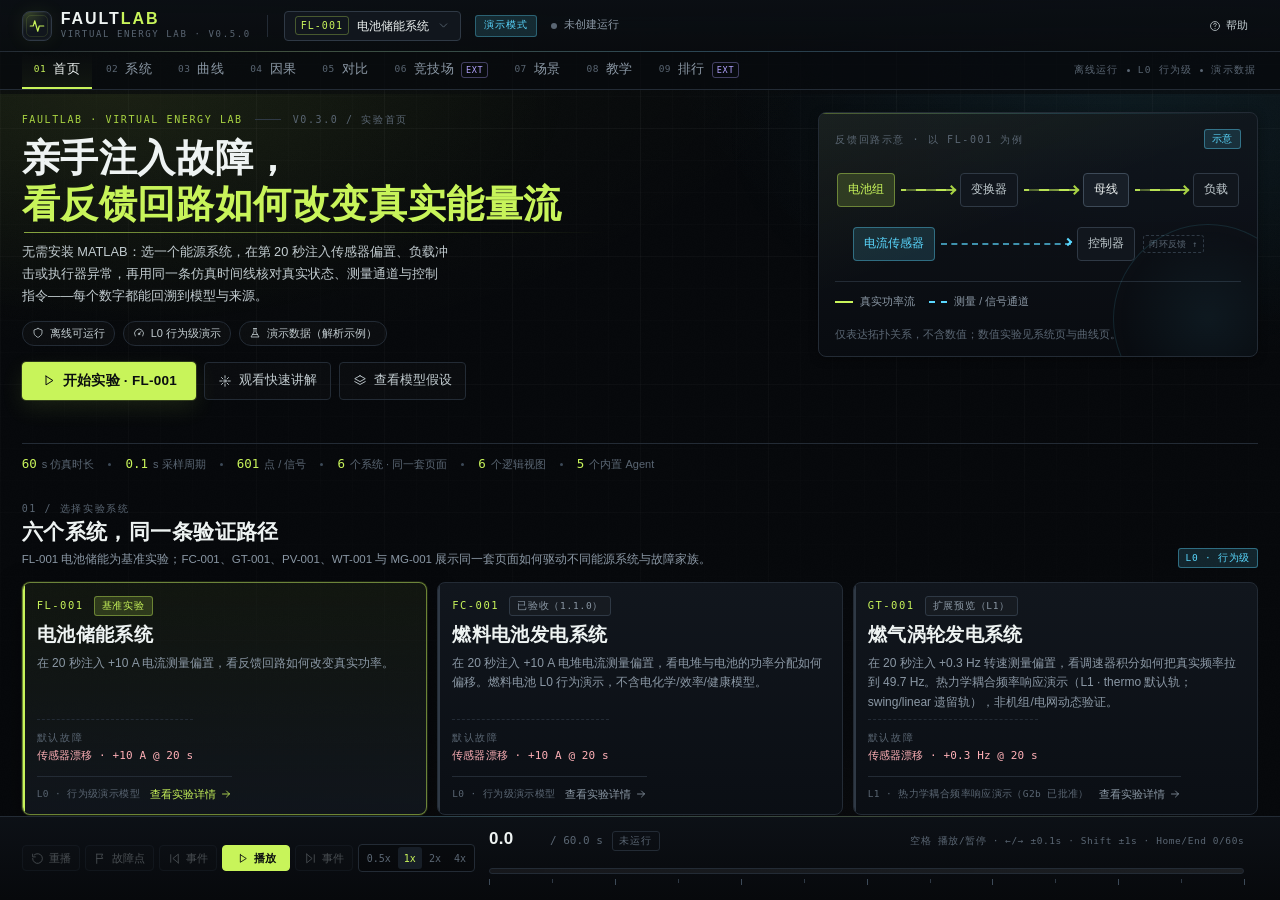
==== index.html @ 0828de83 "v1.7.0 release (G8): G9/G10 launch wave - I-11 S3 adapter artifact + G9 FC-001 FMU G2b draft round +" ====
<!DOCTYPE html>
<html lang="zh-CN">
<head>
  <meta charset="utf-8">
  <meta name="viewport" content="width=device-width, initial-scale=1">
  <meta name="color-scheme" content="dark">
  <title>FaultLab · 虚拟能源实验场</title>
  <meta name="description" content="FaultLab V0.5.0 — 亲手制造故障、观察系统反应的工程仿真实验乐园。离线可运行的行为级能源系统实验场。">
  <link rel="icon" href="data:image/svg+xml,%3Csvg xmlns='http://www.w3.org/2000/svg' viewBox='0 0 24 24'%3E%3Crect width='24' height='24' rx='5' fill='%230b0f14'/%3E%3Cpath d='M13 4 6 14h5l-1 6 8-11h-5l1-5Z' fill='%23c8f45a'/%3E%3C/svg%3E">
  <link rel="stylesheet" href="css/theme.css">
  <link rel="stylesheet" href="css/home.css">
  <link rel="stylesheet" href="css/system.css">
  <link rel="stylesheet" href="css/signals.css">
  <link rel="stylesheet" href="css/causal.css">
  <link rel="stylesheet" href="css/compare.css">
  <link rel="stylesheet" href="css/arena.css">
  <link rel="stylesheet" href="css/scenario.css">
  <link rel="stylesheet" href="css/teaching.css">
  <link rel="stylesheet" href="css/leaderboard.css">
</head>
<body>
  <div class="app" id="app">
    <noscript>
      <div style="padding:40px;color:#c2ccd0;font-family:sans-serif">
        FaultLab 需要启用 JavaScript 才能运行。
      </div>
    </noscript>
  </div>
  <div id="overlay-root" class="overlay-root"></div>
  <div id="toast-root" class="toast-root" aria-live="polite"></div>

  <!-- core -->
  <script src="src/core/hash.js"></script>
  <script src="src/core/rng.js"></script>
  <script src="src/core/schema.js"></script>
  <script src="src/core/scope.js"></script>
  <script src="src/core/protocol.js"></script>
  <script src="src/core/systems.js"></script>
  <script src="src/core/plants/fl001.js"></script>
  <script src="src/core/plants/fc001.js"></script>
  <script src="src/core/plants/gt001.js"></script>
  <script src="src/core/engine.js"></script>
  <script src="src/core/metrics.js"></script>
  <script src="src/core/checks.js"></script>
  <script src="src/core/registry.js"></script>
  <script src="src/core/scenario.js"></script>
  <script src="src/core/teaching.js"></script>
  <script src="src/core/bundle.js"></script>
  <script src="src/core/arena-protocol.js"></script>
  <!-- agents / arena -->
  <script src="src/agents/builtin-agents.js"></script>
  <script src="src/agents/arena.js"></script>
  <!-- ui foundation -->
  <script src="src/ui/components.js"></script>
  <script src="src/ui/store.js"></script>
  <script src="src/ui/chart.js"></script>
  <script src="src/ui/export.js"></script>
  <!-- pages -->
  <script src="src/ui/pages/home.js"></script>
  <script src="src/ui/pages/system.js"></script>
  <script src="src/ui/pages/signals.js"></script>
  <script src="src/ui/pages/causal.js"></script>
  <script src="src/ui/pages/compare.js"></script>
  <script src="src/ui/pages/arena.js"></script>
  <script src="src/ui/pages/scenario.js"></script>
  <script src="src/ui/pages/teaching.js"></script>
  <script src="src/ui/pages/leaderboard.js"></script>
  <!-- shell & boot -->
  <script src="src/ui/shell.js"></script>
  <script src="src/main.js"></script>
</body>
</html>
---- css/theme.css ----
/* owner: lead | module: theme | contract: docs/CONTRACT.md */
/* =========================================================================
   FaultLab — Virtual Energy Lab
   Design language: Deep-space energy instrumentation
   Graphite ground · blueprint grid · lime energy · cyan observation · amber heat
   ========================================================================= */

:root {
  /* ground */
  --bg-0: #06080b;
  --bg-1: #0b0f14;
  --bg-2: #11161d;
  --bg-3: #171e27;
  --bg-4: #1e2731;
  --line-1: #232b35;
  --line-2: #2f3945;
  --line-3: #3d4a58;

  /* ink */
  --ink-0: #eef3f2;
  --ink-1: #c2ccd0;
  --ink-2: #8b98a5;
  --ink-3: #5a6673;

  /* accents */
  --acc: #c8f45a;
  --acc-soft: #a9d443;
  --acc-dim: rgba(200, 244, 90, .16);
  --obs: #5ad8ff;
  --obs-dim: rgba(90, 216, 255, .14);
  --warm: #ffb257;
  --warm-dim: rgba(255, 178, 87, .14);
  --fault: #ff5f6d;
  --fault-dim: rgba(255, 95, 109, .13);
  --ok: #5fe3a1;
  --ok-dim: rgba(95, 227, 161, .12);
  --warn: #ffd166;
  --warn-dim: rgba(255, 209, 102, .12);
  --derived: #b3a3ff;

  --focus-ring: rgba(200, 244, 90, .55);

  /* type */
  --font-display: "Bahnschrift", "DIN Alternate", "Microsoft YaHei UI", "PingFang SC", sans-serif;
  --font-body: "Segoe UI Variable Text", "Segoe UI", "Microsoft YaHei UI", "PingFang SC", sans-serif;
  --font-mono: "Cascadia Mono", "Cascadia Code", "Consolas", "Microsoft YaHei UI", monospace;

  /* geometry */
  --r-sm: 4px;
  --r-md: 8px;
  --r-lg: 12px;
  --pad: clamp(14px, 1.7vw, 28px);
  --gap: 10px;
  --header-h: 52px;
  --nav-h: 38px;
  --timeline-h: 84px;

  --shadow-1: 0 2px 10px rgba(0, 0, 0, .35);
  --shadow-2: 0 18px 50px rgba(0, 0, 0, .55);

  color-scheme: dark;
}

/* ---------- reset ---------- */
*, *::before, *::after { box-sizing: border-box; }
html { -webkit-text-size-adjust: 100%; }
html, body { height: 100%; }
body {
  margin: 0;
  background:
    radial-gradient(1200px 760px at 12% -12%, rgba(200, 244, 90, .06), transparent 62%),
    radial-gradient(1000px 720px at 94% -6%, rgba(90, 216, 255, .055), transparent 58%),
    radial-gradient(900px 600px at 50% 118%, rgba(255, 178, 87, .04), transparent 60%),
    var(--bg-0);
  color: var(--ink-0);
  font-family: var(--font-body);
  font-size: 13.5px;
  line-height: 1.5;
  overflow: hidden;
  -webkit-font-smoothing: antialiased;
  text-rendering: optimizeLegibility;
}

/* blueprint grid + vignette + grain */
body::before {
  content: "";
  position: fixed;
  inset: 0;
  z-index: 0;
  pointer-events: none;
  background-image:
    linear-gradient(rgba(255, 255, 255, .024) 1px, transparent 1px),
    linear-gradient(90deg, rgba(255, 255, 255, .024) 1px, transparent 1px),
    linear-gradient(rgba(255, 255, 255, .012) 1px, transparent 1px),
    linear-gradient(90deg, rgba(255, 255, 255, .012) 1px, transparent 1px);
  background-size: 128px 128px, 128px 128px, 32px 32px, 32px 32px;
  -webkit-mask-image: radial-gradient(120% 90% at 50% 0%, #000 15%, rgba(0, 0, 0, .55) 60%, transparent 100%);
  mask-image: radial-gradient(120% 90% at 50% 0%, #000 15%, rgba(0, 0, 0, .55) 60%, transparent 100%);
}
body::after {
  content: "";
  position: fixed;
  inset: 0;
  z-index: 0;
  pointer-events: none;
  opacity: .028;
  background-image: url("data:image/svg+xml;utf8,<svg xmlns='http://www.w3.org/2000/svg' width='180' height='180'><filter id='n'><feTurbulence type='fractalNoise' baseFrequency='0.85' numOctaves='2' stitchTiles='stitch'/><feColorMatrix type='saturate' values='0'/></filter><rect width='100%25' height='100%25' filter='url(%23n)' opacity='0.6'/></svg>");
}

::selection { background: rgba(200, 244, 90, .25); color: #fff; }

/* scrollbars */
* { scrollbar-width: thin; scrollbar-color: #2a323c transparent; }
::-webkit-scrollbar { width: 10px; height: 10px; }
::-webkit-scrollbar-track { background: transparent; }
::-webkit-scrollbar-thumb { background: #242c36; border-radius: 6px; border: 2px solid var(--bg-1); }
::-webkit-scrollbar-thumb:hover { background: #33404d; }

a { color: var(--obs); text-decoration: none; }
a:hover { text-decoration: underline; text-underline-offset: 2px; }
button, input, select, textarea { font: inherit; color: inherit; }
button { cursor: pointer; }
h1, h2, h3, h4, p { margin: 0; }
ul, ol { margin: 0; padding: 0; }
img, svg { display: block; }
code, kbd, pre { font-family: var(--font-mono); }

:focus-visible { outline: 2px solid var(--focus-ring); outline-offset: 2px; border-radius: 3px; }
.sr-only {
  position: absolute; width: 1px; height: 1px; padding: 0; margin: -1px;
  overflow: hidden; clip: rect(0 0 0 0); white-space: nowrap; border: 0;
}
[hidden] { display: none !important; }

/* =========================================================================
   Typography & utilities
   ========================================================================= */
.eyebrow {
  font-family: var(--font-mono);
  font-size: 10px;
  font-weight: 400;
  letter-spacing: .16em;
  text-transform: uppercase;
  color: var(--ink-3);
}
.eyebrow--acc { color: var(--acc-soft); }
.eyebrow--fault { color: var(--fault); }
.display { font-family: var(--font-display); font-weight: 600; letter-spacing: .01em; }
.mono { font-family: var(--font-mono); font-variant-numeric: tabular-nums; }
.num { font-family: var(--font-display); font-variant-numeric: tabular-nums; letter-spacing: .01em; }
.muted { color: var(--ink-2); }
.dim { color: var(--ink-3); }
.acc { color: var(--acc); }
.obs { color: var(--obs); }
.warm { color: var(--warm); }
.faultc { color: var(--fault); }
.okc { color: var(--ok); }
.warnc { color: var(--warn); }
.tiny { font-size: 11px; }
.small { font-size: 12px; }
.hr { height: 1px; background: var(--line-1); border: 0; margin: 14px 0; }
.row { display: flex; align-items: center; gap: 10px; }
.row-between { display: flex; align-items: center; justify-content: space-between; gap: 12px; }
.col { display: flex; flex-direction: column; gap: 10px; }
.wrap { flex-wrap: wrap; }
.spacer { flex: 1 1 auto; }
.nowrap { white-space: nowrap; }
.mt-8 { margin-top: 8px; } .mt-12 { margin-top: 12px; } .mt-16 { margin-top: 16px; } .mt-24 { margin-top: 24px; }
.mb-8 { margin-bottom: 8px; } .mb-12 { margin-bottom: 12px; } .mb-16 { margin-bottom: 16px; }
.clamp-2 { display: -webkit-box; -webkit-line-clamp: 2; -webkit-box-orient: vertical; overflow: hidden; }
.kbd {
  display: inline-flex; align-items: center; justify-content: center;
  min-width: 20px; height: 19px; padding: 0 5px;
  border: 1px solid var(--line-2); border-bottom-width: 2px; border-radius: 4px;
  font-family: var(--font-mono); font-size: 10px; color: var(--ink-2);
  background: var(--bg-2); line-height: 1;
}

/* =========================================================================
   Shell layout
   ========================================================================= */
.app {
  position: relative;
  z-index: 1;
  display: flex;
  flex-direction: column;
  height: 100vh;
  height: 100dvh;
  min-height: 0;
}

/* ---------- header ---------- */
.app-header {
  flex: 0 0 var(--header-h);
  display: flex;
  align-items: center;
  gap: 16px;
  padding: 0 var(--pad);
  border-bottom: 1px solid var(--line-1);
  background: linear-gradient(180deg, rgba(11, 15, 20, .96), rgba(9, 12, 16, .86));
  backdrop-filter: blur(14px);
  position: relative;
  z-index: 40;
}
.app-header::after {
  content: "";
  position: absolute; left: 0; right: 0; bottom: -1px; height: 1px;
  background: linear-gradient(90deg, transparent, rgba(200, 244, 90, .35) 18%, rgba(90, 216, 255, .28) 55%, transparent 92%);
  opacity: .55;
  pointer-events: none;
}
.brand { display: flex; align-items: center; gap: 9px; color: inherit; text-decoration: none; flex: 0 0 auto; }
.brand:hover { text-decoration: none; }
.brand-mark {
  width: 30px; height: 30px; flex: 0 0 30px;
  display: grid; place-items: center;
  border: 1px solid var(--line-2);
  border-radius: 8px;
  background:
    radial-gradient(120% 120% at 20% 0%, rgba(200, 244, 90, .18), transparent 60%),
    var(--bg-2);
  box-shadow: inset 0 0 0 1px rgba(255, 255, 255, .03), 0 0 20px rgba(200, 244, 90, .07);
  position: relative;
}
.brand-mark::after {
  content: ""; position: absolute; inset: 3px; border-radius: 5px;
  border: 1px solid rgba(200, 244, 90, .12); pointer-events: none;
}
.brand-mark svg { width: 18px; height: 18px; color: var(--acc); }
.brand-text { display: flex; flex-direction: column; line-height: 1.05; gap: 2px; }
.brand-name {
  font-family: var(--font-display);
  font-size: 16px; font-weight: 700; letter-spacing: .12em;
  color: var(--ink-0);
}
.brand-name em { font-style: normal; color: var(--acc); }
.brand-sub {
  font-family: var(--font-mono); font-size: 9px; letter-spacing: .18em;
  text-transform: uppercase; color: var(--ink-3);
}

.header-context { display: flex; align-items: center; gap: 14px; min-width: 0; flex: 1 1 auto; }
.hdr-divider { width: 1px; height: 22px; background: var(--line-1); flex: 0 0 1px; }
.system-switch {
  display: inline-flex; align-items: center; gap: 8px;
  height: 30px; padding: 0 10px;
  background: var(--bg-2); color: var(--ink-1);
  border: 1px solid var(--line-2); border-radius: var(--r-sm);
  font-size: 12px; min-width: 0; max-width: min(420px, 34vw);
  transition: border-color .16s, background .16s;
}
.system-switch:hover { border-color: var(--line-3); background: var(--bg-3); }
.system-switch .sw-swap { color: var(--ink-3); flex: 0 0 auto; }
.system-switch .sw-code {
  font-family: var(--font-mono); font-size: 10px; letter-spacing: .1em;
  color: var(--acc); border: 1px solid rgba(200, 244, 90, .3); border-radius: 3px;
  padding: 1px 5px; flex: 0 0 auto;
}
.system-switch .sw-title { overflow: hidden; text-overflow: ellipsis; white-space: nowrap; color: var(--ink-0); }
.hdr-meta { display: flex; align-items: center; gap: 7px; font-size: 11.5px; color: var(--ink-2); }
.hdr-run {
  font-family: var(--font-mono); font-size: 11px; color: var(--ink-2);
  display: inline-flex; align-items: center; gap: 7px; white-space: nowrap;
}
.hdr-run .dot { width: 6px; height: 6px; border-radius: 50%; background: var(--ink-3); }
.hdr-run[data-status="completed"] .dot { background: var(--ok); box-shadow: 0 0 0 3px rgba(95, 227, 161, .12); }
.hdr-run[data-status="computing"] .dot { background: var(--warm); animation: pulse 1.1s infinite; }
.hdr-run[data-status="empty"] .dot { background: var(--ink-3); }
@keyframes pulse { 0%, 100% { opacity: 1; } 50% { opacity: .25; } }

.header-actions { display: flex; align-items: center; gap: 8px; flex: 0 0 auto; }
.mode-flag {
  display: inline-flex; align-items: center; gap: 6px;
  height: 22px; padding: 0 8px; border-radius: 3px;
  font-family: var(--font-mono); font-size: 9.5px; letter-spacing: .12em; text-transform: uppercase;
  border: 1px solid var(--line-2); color: var(--ink-2); background: rgba(255, 255, 255, .02);
}
.mode-flag[data-mode="demo"] { border-color: rgba(90, 216, 255, .32); color: var(--obs); background: var(--obs-dim); }
.mode-flag[data-mode="blind"] { border-color: rgba(255, 95, 109, .42); color: #ffb0b7; background: var(--fault-dim); }

/* ---------- nav ---------- */
.app-nav {
  flex: 0 0 var(--nav-h);
  display: flex; align-items: stretch; gap: 2px;
  padding: 0 var(--pad);
  border-bottom: 1px solid var(--line-1);
  background: rgba(8, 11, 15, .72);
  position: relative; z-index: 30;
}
.nav-item {
  position: relative;
  display: inline-flex; align-items: center; gap: 7px;
  padding: 0 12px;
  color: var(--ink-2);
  font-size: 12.5px; letter-spacing: .03em;
  text-decoration: none;
  border-bottom: 2px solid transparent;
  transition: color .15s, background .15s, border-color .15s;
  white-space: nowrap;
}
.nav-item:hover { color: var(--ink-0); background: rgba(255, 255, 255, .025); text-decoration: none; }
.nav-item[aria-current="page"] { color: var(--ink-0); border-bottom-color: var(--acc); background: linear-gradient(180deg, transparent, rgba(200, 244, 90, .05)); }
.nav-item[aria-current="page"] .nav-index { color: var(--acc); }
.nav-index { font-family: var(--font-mono); font-size: 9.5px; color: var(--ink-3); letter-spacing: .05em; }
.nav-ext {
  font-family: var(--font-mono); font-size: 8.5px; letter-spacing: .08em;
  color: var(--derived); border: 1px solid rgba(179, 163, 255, .35);
  border-radius: 3px; padding: 0 4px; line-height: 14px;
}
.nav-item[aria-disabled="true"] { opacity: .34; pointer-events: none; }
.nav-spacer { flex: 1 1 auto; }
.nav-note {
  display: inline-flex; align-items: center; gap: 8px;
  font-family: var(--font-mono); font-size: 9.5px; letter-spacing: .13em;
  text-transform: uppercase; color: var(--ink-3);
  padding-right: 2px;
}
.nav-note .sep { width: 3px; height: 3px; border-radius: 50%; background: var(--ink-3); }

/* ---------- main / pages ---------- */
.app-main { flex: 1 1 auto; min-height: 0; overflow-y: auto; overflow-x: hidden; position: relative; }
.page { display: none; min-height: 100%; }
.page.is-active { display: block; animation: pageIn .26s cubic-bezier(.2, .7, .2, 1); }
@keyframes pageIn { from { opacity: 0; transform: translateY(7px); } to { opacity: 1; transform: none; } }
.page-pad { padding: 16px var(--pad) 26px; }

/* ---------- timeline ---------- */
.app-timeline {
  flex: 0 0 var(--timeline-h);
  display: grid;
  grid-template-columns: auto minmax(240px, 1fr) auto;
  align-items: center;
  gap: 14px;
  padding: 7px var(--pad) 8px;
  border-top: 1px solid var(--line-1);
  background:
    linear-gradient(180deg, rgba(13, 17, 23, .97), rgba(7, 9, 12, .99));
  position: relative;
  z-index: 35;
}
.app-timeline::before {
  content: ""; position: absolute; top: -1px; left: 0; right: 0; height: 1px;
  background: linear-gradient(90deg, transparent, rgba(90, 216, 255, .25) 30%, rgba(200, 244, 90, .3) 68%, transparent);
  opacity: .5;
}
.tl-controls { display: flex; align-items: center; gap: 5px; }
.tl-btn {
  display: inline-flex; align-items: center; justify-content: center; gap: 5px;
  height: 26px; min-width: 26px; padding: 0 8px;
  background: rgba(255, 255, 255, .02); border: 1px solid var(--line-1);
  border-radius: var(--r-sm); color: var(--ink-1); font-size: 11px;
  transition: background .15s, border-color .15s, color .15s;
}
.tl-btn:hover { background: var(--bg-3); border-color: var(--line-2); color: var(--ink-0); }
.tl-btn[disabled] { opacity: .34; cursor: not-allowed; }
.tl-btn svg { width: 13px; height: 13px; }
.tl-play { background: var(--acc); color: #0a0d0f; border-color: var(--acc); min-width: 68px; font-weight: 600; }
.tl-play:hover { background: #d6ff72; color: #0a0d0f; }
.tl-play.is-playing { background: rgba(200, 244, 90, .16); color: var(--acc); border-color: rgba(200, 244, 90, .5); }
.tl-speed { display: inline-flex; padding: 2px; gap: 1px; border: 1px solid var(--line-1); border-radius: var(--r-sm); background: rgba(0, 0, 0, .25); }
.tl-speed button {
  height: 22px; padding: 0 6px; border: 0; border-radius: 3px; background: transparent;
  color: var(--ink-3); font-family: var(--font-mono); font-size: 10px;
}
.tl-speed button[aria-pressed="true"] { background: var(--bg-3); color: var(--acc); }
.tl-speed button:hover { color: var(--ink-1); }

.tl-track { min-width: 0; display: flex; flex-direction: column; gap: 5px; }
.tl-readout { display: flex; align-items: baseline; gap: 9px; min-width: 0; }
.tl-readout .tl-now {
  font-family: var(--font-display); font-size: 17px; font-weight: 600;
  font-variant-numeric: tabular-nums; color: var(--ink-0); line-height: 1;
  letter-spacing: .02em; min-width: 52px;
}
.tl-readout .tl-total { font-family: var(--font-mono); font-size: 11px; color: var(--ink-3); }
.tl-readout .tl-state {
  font-family: var(--font-mono); font-size: 9.5px; letter-spacing: .13em; text-transform: uppercase;
  color: var(--ink-3); padding: 2px 6px; border: 1px solid var(--line-1); border-radius: 3px;
}
.tl-readout .tl-state[data-status="playing"] { color: var(--ok); border-color: rgba(95, 227, 161, .35); }
.tl-readout .tl-state[data-status="ended"] { color: var(--warm); border-color: rgba(255, 178, 87, .35); }
.tl-readout .tl-spacer { flex: 1 1 auto; }
.tl-rail-wrap { position: relative; height: 30px; }
.tl-mini { position: absolute; inset: 3px 0 3px; width: 100%; height: 24px; opacity: .5; pointer-events: none; }
.tl-rail {
  position: absolute; left: 0; right: 0; top: 50%; height: 6px;
  transform: translateY(-50%);
  background: linear-gradient(90deg, rgba(255,255,255,.05), rgba(255,255,255,.08));
  border: 1px solid var(--line-1);
  border-radius: 3px;
  cursor: pointer;
  touch-action: none;
}
.tl-rail::before {
  content: ""; position: absolute; inset: -9px 0; cursor: pointer;
}
.tl-fill {
  position: absolute; left: 0; top: 0; bottom: 0; width: 0;
  background: linear-gradient(90deg, rgba(90, 216, 255, .45), rgba(200, 244, 90, .78));
  border-radius: 2px;
}
.tl-handle {
  position: absolute; top: 50%; left: 0; width: 13px; height: 13px;
  transform: translate(-50%, -50%);
  background: var(--acc); border: 2px solid #0a0d0f; border-radius: 50%;
  box-shadow: 0 0 0 1px rgba(200, 244, 90, .5), 0 0 14px rgba(200, 244, 90, .55);
  pointer-events: none;
}
.tl-rail.is-empty { cursor: default; }
.tl-rail.is-empty .tl-fill, .tl-rail.is-empty .tl-handle { display: none; }
.tl-fault-mark {
  position: absolute; top: 50%; transform: translate(-50%, -50%);
  width: 12px; height: 12px; pointer-events: none;
}
.tl-fault-mark::before {
  content: ""; position: absolute; inset: 0;
  background: var(--fault);
  clip-path: polygon(50% 0, 100% 100%, 0 100%);
  filter: drop-shadow(0 0 5px rgba(255, 95, 109, .65));
}
.tl-fault-label {
  position: absolute; bottom: 100%; left: 50%; transform: translate(-50%, -2px);
  font-family: var(--font-mono); font-size: 8.5px; letter-spacing: .08em; color: #ffb0b7;
  white-space: nowrap; padding: 1px 4px; background: rgba(20, 8, 10, .9);
  border: 1px solid rgba(255, 95, 109, .35); border-radius: 2px;
}
.tl-ticks { position: absolute; left: 0; right: 0; top: calc(50% + 8px); height: 6px; pointer-events: none; }
.tl-ticks span {
  position: absolute; top: 0; width: 1px; height: 4px; background: var(--line-2);
}
.tl-ticks span.major { height: 6px; background: var(--line-3); }
.tl-hint { font-family: var(--font-mono); font-size: 9.5px; color: var(--ink-3); letter-spacing: .06em; white-space: nowrap; }

/* =========================================================================
   Panels / cards
   ========================================================================= */
.fl-panel {
  position: relative;
  background: linear-gradient(180deg, rgba(17, 22, 29, .9), rgba(11, 15, 21, .94));
  border: 1px solid var(--line-1);
  border-radius: var(--r-md);
  box-shadow: var(--shadow-1);
}
.fl-panel::before {
  content: ""; position: absolute; inset: 0 0 auto; height: 1px; border-radius: var(--r-md) var(--r-md) 0 0;
  background: linear-gradient(90deg, rgba(255, 255, 255, .06), transparent 45%);
  pointer-events: none;
}
.panel-head {
  display: flex; align-items: center; justify-content: space-between; gap: 10px;
  padding: 9px 12px; border-bottom: 1px solid var(--line-1);
  min-height: 36px;
}
.panel-head .panel-head-main { display: flex; align-items: baseline; gap: 9px; min-width: 0; }
.panel-title { font-family: var(--font-display); font-size: 13.5px; font-weight: 600; letter-spacing: .03em; color: var(--ink-0); }
.panel-sub { font-size: 11px; color: var(--ink-2); }
.panel-body { padding: 12px; }
.panel-body--tight { padding: 8px 10px; }
.panel-foot { padding: 9px 12px; border-top: 1px solid var(--line-1); }

.fl-card {
  position: relative;
  background: var(--bg-2);
  border: 1px solid var(--line-1);
  border-radius: var(--r-md);
  transition: border-color .18s, background .18s, transform .18s;
}
.fl-card--hover:hover { border-color: var(--line-3); background: var(--bg-3); transform: translateY(-1px); }
.fl-card--selectable { cursor: pointer; text-align: left; width: 100%; color: inherit; }
.fl-card--selectable[aria-selected="true"] { border-color: rgba(200, 244, 90, .5); background: linear-gradient(180deg, rgba(200, 244, 90, .055), rgba(17, 22, 29, .9)); }
.chamfer { clip-path: polygon(0 0, calc(100% - 16px) 0, 100% 16px, 100% 100%, 0 100%); }

/* hazard stripe (fault identity) */
.hazard {
  background-image: repeating-linear-gradient(135deg, rgba(255, 95, 109, .22) 0 5px, transparent 5px 10px);
}

/* =========================================================================
   Buttons / segmented / switches
   ========================================================================= */
.btn {
  display: inline-flex; align-items: center; justify-content: center; gap: 7px;
  height: 30px; padding: 0 12px;
  border: 1px solid var(--line-2); border-radius: var(--r-sm);
  background: rgba(255, 255, 255, .025);
  color: var(--ink-0);
  font-family: var(--font-body); font-size: 12.5px; font-weight: 500;
  text-decoration: none; white-space: nowrap;
  transition: background .15s, border-color .15s, color .15s, transform .05s, box-shadow .15s;
}
.btn:hover { background: rgba(255, 255, 255, .06); border-color: var(--line-3); }
.btn:active { transform: translateY(1px); }
.btn:disabled, .btn[aria-disabled="true"] { opacity: .36; cursor: not-allowed; pointer-events: none; }
.btn svg { width: 14px; height: 14px; flex: 0 0 auto; }
.btn-primary {
  background: var(--acc); border-color: var(--acc); color: #0a0d0f; font-weight: 600;
  box-shadow: 0 0 0 1px rgba(200, 244, 90, .18), 0 8px 22px rgba(200, 244, 90, .1);
}
.btn-primary:hover { background: #d6ff72; border-color: #d6ff72; }
.btn-ghost { background: transparent; border-color: transparent; color: var(--ink-1); }
.btn-ghost:hover { background: rgba(255, 255, 255, .05); border-color: transparent; color: var(--ink-0); }
.btn-danger { border-color: rgba(255, 95, 109, .45); color: #ffb3b9; background: rgba(255, 95, 109, .07); }
.btn-danger:hover { background: rgba(255, 95, 109, .14); border-color: rgba(255, 95, 109, .65); }
.btn-sm { height: 25px; padding: 0 9px; font-size: 11px; gap: 5px; }
.btn-sm svg { width: 12px; height: 12px; }
.btn-xs { height: 21px; padding: 0 7px; font-size: 10.5px; gap: 4px; }
.btn-xs svg { width: 11px; height: 11px; }
.btn-icon { width: 30px; padding: 0; }
.btn-icon.btn-sm { width: 25px; }
.btn-block { width: 100%; }
.btn[data-loading="true"] { color: transparent; position: relative; }
.btn[data-loading="true"]::after {
  content: ""; position: absolute; width: 13px; height: 13px; border-radius: 50%;
  border: 2px solid currentColor; border-top-color: transparent;
  animation: spin .8s linear infinite; color: var(--ink-0);
}
@keyframes spin { to { transform: rotate(360deg); } }

.seg {
  display: inline-flex; padding: 3px; gap: 2px;
  border: 1px solid var(--line-1); border-radius: 7px; background: rgba(0, 0, 0, .24);
}
.seg-item {
  display: inline-flex; align-items: center; justify-content: center; gap: 5px;
  height: 24px; padding: 0 10px; border: 0; border-radius: 5px;
  background: transparent; color: var(--ink-2);
  font-size: 11.5px; white-space: nowrap;
  transition: background .15s, color .15s;
}
.seg-item:hover { color: var(--ink-0); }
.seg-item[aria-pressed="true"] { background: var(--bg-3); color: var(--ink-0); box-shadow: inset 0 0 0 1px var(--line-2); }
.seg-item:disabled { opacity: .35; cursor: not-allowed; }
.seg-item svg { width: 13px; height: 13px; }

.switch { display: inline-flex; align-items: center; gap: 9px; cursor: pointer; user-select: none; }
.switch input { position: absolute; opacity: 0; width: 0; height: 0; }
.switch .sw-track {
  width: 34px; height: 19px; border-radius: 10px; background: var(--bg-4);
  border: 1px solid var(--line-2); position: relative; transition: background .16s, border-color .16s;
  flex: 0 0 34px;
}
.switch .sw-track::after {
  content: ""; position: absolute; top: 2px; left: 2px; width: 13px; height: 13px;
  border-radius: 50%; background: var(--ink-2); transition: transform .16s, background .16s;
}
.switch input:checked + .sw-track { background: rgba(200, 244, 90, .2); border-color: rgba(200, 244, 90, .55); }
.switch input:checked + .sw-track::after { transform: translateX(15px); background: var(--acc); }
.switch input:focus-visible + .sw-track { outline: 2px solid var(--focus-ring); outline-offset: 2px; }
.switch input:disabled + .sw-track { opacity: .4; }
.switch .sw-label { font-size: 12px; color: var(--ink-1); }

/* =========================================================================
   Forms
   ========================================================================= */
.field { display: flex; flex-direction: column; gap: 6px; min-width: 0; }
.field-label { display: flex; align-items: center; gap: 8px; font-size: 12px; color: var(--ink-1); }
.field-label .fl-unit { font-family: var(--font-mono); font-size: 10px; color: var(--ink-3); }
.field-hint { font-size: 11px; line-height: 1.5; color: var(--ink-3); }
.field-error { display: flex; align-items: flex-start; gap: 6px; font-size: 11.5px; color: #ff9aa2; }
.field-error svg { width: 13px; height: 13px; flex: 0 0 13px; margin-top: 1px; }
.field-row { display: flex; align-items: center; gap: 8px; }
.input {
  height: 29px; padding: 0 9px; width: 100%;
  background: var(--bg-2); color: var(--ink-0);
  border: 1px solid var(--line-2); border-radius: var(--r-sm);
  font-family: var(--font-mono); font-size: 12px;
  transition: border-color .15s, background .15s;
}
.input:hover { border-color: var(--line-3); }
.input:focus { border-color: rgba(200, 244, 90, .55); outline: none; background: var(--bg-3); }
.input::placeholder { color: var(--ink-3); }
.input[aria-invalid="true"] { border-color: rgba(255, 95, 109, .6); }
.input--num { width: 88px; text-align: right; }
select.input { font-family: var(--font-body); font-size: 12.5px; padding-right: 6px; }
.input-unit { font-family: var(--font-mono); font-size: 11px; color: var(--ink-3); flex: 0 0 auto; }

.range-wrap { display: flex; align-items: center; gap: 12px; }
.range {
  -webkit-appearance: none; appearance: none;
  width: 100%; height: 18px; background: transparent; margin: 0;
}
.range::-webkit-slider-runnable-track {
  height: 4px; border-radius: 2px;
  background: linear-gradient(90deg, var(--acc) 0 var(--range-fill, 0%), var(--bg-4) var(--range-fill, 0%) 100%);
  border: 1px solid var(--line-1);
}
.range::-moz-range-track { height: 4px; border-radius: 2px; background: var(--bg-4); border: 1px solid var(--line-1); }
.range::-moz-range-progress { height: 4px; border-radius: 2px; background: var(--acc); }
.range::-webkit-slider-thumb {
  -webkit-appearance: none; appearance: none;
  width: 14px; height: 14px; margin-top: -6px; border-radius: 50%;
  background: var(--acc); border: 2px solid #0a0d0f;
  box-shadow: 0 0 0 1px rgba(200, 244, 90, .5), 0 0 10px rgba(200, 244, 90, .4);
  cursor: grab;
}
.range::-moz-range-thumb {
  width: 12px; height: 12px; border-radius: 50%; background: var(--acc);
  border: 2px solid #0a0d0f; box-shadow: 0 0 0 1px rgba(200, 244, 90, .5); cursor: grab;
}
.range:disabled::-webkit-slider-thumb { background: var(--ink-3); box-shadow: none; cursor: not-allowed; }
.range:disabled::-webkit-slider-runnable-track { opacity: .4; }
.range:focus-visible { outline: 2px solid var(--focus-ring); outline-offset: 4px; border-radius: 3px; }
.range-val { font-family: var(--font-mono); font-size: 12px; color: var(--ink-0); min-width: 62px; text-align: right; }

/* =========================================================================
   Badges / chips / source tags
   ========================================================================= */
.badge {
  display: inline-flex; align-items: center; gap: 5px;
  height: 20px; padding: 0 7px; border-radius: 3px;
  font-family: var(--font-mono); font-size: 9.5px; letter-spacing: .08em; text-transform: uppercase;
  border: 1px solid var(--line-2); color: var(--ink-2); background: rgba(255, 255, 255, .025);
  white-space: nowrap;
}
.badge[data-tone="ok"] { color: var(--ok); border-color: rgba(95, 227, 161, .4); background: var(--ok-dim); }
.badge[data-tone="warn"] { color: var(--warn); border-color: rgba(255, 209, 102, .4); background: var(--warn-dim); }
.badge[data-tone="danger"] { color: #ffb0b7; border-color: rgba(255, 95, 109, .45); background: var(--fault-dim); }
.badge[data-tone="info"] { color: var(--obs); border-color: rgba(90, 216, 255, .4); background: var(--obs-dim); }
.badge[data-tone="acc"] { color: var(--acc); border-color: rgba(200, 244, 90, .4); background: var(--acc-dim); }
.badge svg { width: 11px; height: 11px; }

.chip {
  display: inline-flex; align-items: center; gap: 6px;
  height: 24px; padding: 0 9px;
  border: 1px solid var(--line-1); border-radius: 12px;
  background: rgba(255, 255, 255, .02);
  font-size: 11px; color: var(--ink-1);
  white-space: nowrap;
}
.chip b { font-family: var(--font-mono); font-weight: 500; color: var(--ink-0); }
.chip[data-tone="acc"] { border-color: rgba(200, 244, 90, .32); color: var(--acc); background: var(--acc-dim); }
.chip[data-tone="fault"] { border-color: rgba(255, 95, 109, .35); color: #ffb0b7; background: var(--fault-dim); }
.chip svg { width: 12px; height: 12px; }

.source-tag {
  display: inline-flex; align-items: center;
  height: 16px; padding: 0 5px; border-radius: 3px;
  font-family: var(--font-mono); font-size: 9px; letter-spacing: .05em;
  border: 1px solid var(--line-2); color: var(--ink-2); background: rgba(255, 255, 255, .02);
  white-space: nowrap;
}
.source-tag[data-kind="MODEL_STATE"] { color: var(--acc); border-color: rgba(200, 244, 90, .32); background: var(--acc-dim); }
.source-tag[data-kind="OBSERVATION"] { color: var(--obs); border-color: rgba(90, 216, 255, .32); background: var(--obs-dim); }
.source-tag[data-kind="CONTROLLER"] { color: var(--warm); border-color: rgba(255, 178, 87, .32); background: var(--warm-dim); }
.source-tag[data-kind="FAULT_EVENT"] { color: #ffb0b7; border-color: rgba(255, 95, 109, .38); background: var(--fault-dim); }
.source-tag[data-kind="DERIVED"] { color: var(--derived); border-color: rgba(179, 163, 255, .32); background: rgba(179, 163, 255, .1); }
.source-tag[data-kind="MODEL_ASSUMPTION"] { color: var(--ink-2); border-color: var(--line-2); }
.source-tag[data-kind="CONFIG"] { color: var(--ink-2); border-color: var(--line-2); }

/* line-style legend swatch */
.ls-swatch { display: inline-block; width: 22px; height: 0; border-top-width: 2px; border-top-style: solid; flex: 0 0 22px; }
.ls-swatch[data-style="dashed"] { border-top-style: dashed; }
.ls-swatch[data-style="dashdot"] { border-top-style: dashed; }
.ls-swatch[data-style="dotted"] { border-top-style: dotted; border-top-width: 2px; }

/* =========================================================================
   Stats / metric cards
   ========================================================================= */
.stat {
  display: flex; flex-direction: column; gap: 2px;
  padding: 8px 11px 7px; min-width: 0;
  border: 1px solid var(--line-1); border-radius: var(--r-md);
  background: rgba(255, 255, 255, .015);
}
.stat-value {
  font-family: var(--font-display); font-size: 19px; font-weight: 600; line-height: 1.12;
  letter-spacing: .01em; font-variant-numeric: tabular-nums; color: var(--ink-0);
  white-space: nowrap; overflow: hidden; text-overflow: ellipsis;
}
.stat-value.is-unavailable { color: var(--ink-3); font-size: 15px; }
.stat-unit { font-family: var(--font-mono); font-size: 10.5px; color: var(--ink-3); margin-left: 3px; }
.stat-label { font-family: var(--font-mono); font-size: 9.5px; letter-spacing: .1em; text-transform: uppercase; color: var(--ink-3); }
.stat-hint { font-size: 10.5px; color: var(--ink-3); margin-top: 2px; line-height: 1.4; }
.stat[data-tone="acc"] .stat-value { color: var(--acc); }
.stat[data-tone="obs"] .stat-value { color: var(--obs); }
.stat[data-tone="warm"] .stat-value { color: var(--warm); }
.stat[data-tone="fault"] .stat-value { color: #ff8b94; }
.stat[data-tone="ok"] .stat-value { color: var(--ok); }

/* =========================================================================
   Empty / loading states
   ========================================================================= */
.empty {
  display: flex; flex-direction: column; align-items: center; justify-content: center;
  gap: 12px; text-align: center; padding: 46px 24px; min-height: 220px;
  color: var(--ink-2);
}
.empty-icon {
  width: 48px; height: 48px; border-radius: 12px; display: grid; place-items: center;
  border: 1px dashed var(--line-2); color: var(--ink-3); background: rgba(255, 255, 255, .02);
}
.empty-icon svg { width: 22px; height: 22px; }
.empty-title { font-family: var(--font-display); font-size: 16px; color: var(--ink-1); letter-spacing: .02em; }
.empty-desc { font-size: 12.5px; color: var(--ink-2); max-width: 44ch; line-height: 1.6; }
.loading {
  display: flex; align-items: center; justify-content: center; gap: 12px;
  padding: 46px 24px; color: var(--ink-2); font-size: 13px; min-height: 180px;
}
.spinner {
  width: 18px; height: 18px; border-radius: 50%;
  border: 2px solid rgba(255, 255, 255, .12); border-top-color: var(--acc);
  animation: spin .9s linear infinite;
}
.skeleton {
  background: linear-gradient(90deg, var(--bg-2) 25%, var(--bg-3) 50%, var(--bg-2) 75%);
  background-size: 200% 100%; animation: shimmer 1.4s infinite;
  border-radius: var(--r-sm);
}
@keyframes shimmer { from { background-position: 200% 0; } to { background-position: -200% 0; } }

/* =========================================================================
   Overlay: drawer / modal / toast
   ========================================================================= */
.overlay-root { position: fixed; inset: 0; z-index: 200; pointer-events: none; }
.modal-backdrop {
  position: fixed; inset: 0; z-index: 210;
  display: flex; align-items: center; justify-content: center; padding: 24px;
  background: rgba(3, 5, 8, .68);
  backdrop-filter: blur(7px);
  pointer-events: auto;
  animation: fadeIn .18s ease;
}
@keyframes fadeIn { from { opacity: 0; } to { opacity: 1; } }
.modal {
  width: min(580px, 100%); max-height: min(82vh, 820px);
  display: flex; flex-direction: column;
  background: linear-gradient(180deg, #0f141b, #0b0f14);
  border: 1px solid var(--line-2); border-radius: var(--r-lg);
  box-shadow: var(--shadow-2);
  animation: modalIn .22s cubic-bezier(.2, .7, .2, 1);
}
.modal--wide { width: min(840px, 100%); }
@keyframes modalIn { from { opacity: 0; transform: translateY(10px) scale(.985); } to { opacity: 1; transform: none; } }
.modal-head {
  display: flex; align-items: flex-start; justify-content: space-between; gap: 16px;
  padding: 18px 20px 14px; border-bottom: 1px solid var(--line-1);
}
.modal-title { font-family: var(--font-display); font-size: 17px; font-weight: 600; letter-spacing: .02em; }
.modal-sub { font-size: 12px; color: var(--ink-2); margin-top: 3px; }
.modal-body { padding: 18px 20px; overflow-y: auto; font-size: 13px; color: var(--ink-1); line-height: 1.7; }
.modal-body p + p { margin-top: 10px; }
.modal-foot {
  display: flex; align-items: center; justify-content: flex-end; gap: 9px;
  padding: 13px 20px; border-top: 1px solid var(--line-1);
}
.drawer-backdrop { position: fixed; inset: 0; z-index: 208; background: rgba(3, 5, 8, .45); pointer-events: auto; }
.drawer {
  position: fixed; top: 0; right: 0; bottom: 0; z-index: 209;
  width: min(440px, 94vw);
  display: flex; flex-direction: column;
  background: linear-gradient(180deg, #0f141b, #0b0f14);
  border-left: 1px solid var(--line-2);
  box-shadow: -24px 0 70px rgba(0, 0, 0, .55);
  animation: drawerIn .24s cubic-bezier(.2, .7, .2, 1);
  pointer-events: auto;
}
@keyframes drawerIn { from { transform: translateX(24px); opacity: .4; } to { transform: none; opacity: 1; } }
.drawer-head {
  display: flex; align-items: flex-start; justify-content: space-between; gap: 12px;
  padding: 18px 18px 14px; border-bottom: 1px solid var(--line-1);
}
.drawer-body { padding: 16px 18px 24px; overflow-y: auto; font-size: 13px; line-height: 1.7; color: var(--ink-1); }
.toast-root {
  position: fixed; right: 18px; bottom: calc(var(--timeline-h) + 14px);
  z-index: 220; display: flex; flex-direction: column; gap: 8px; align-items: flex-end;
  pointer-events: none;
}
.toast {
  display: flex; align-items: flex-start; gap: 9px;
  max-width: 380px; padding: 10px 13px;
  background: rgba(15, 20, 27, .97); border: 1px solid var(--line-2);
  border-radius: var(--r-md); box-shadow: var(--shadow-2);
  font-size: 12.5px; color: var(--ink-1);
  animation: toastIn .22s cubic-bezier(.2, .7, .2, 1);
  pointer-events: auto;
}
.toast svg { width: 15px; height: 15px; flex: 0 0 15px; margin-top: 1px; }
.toast[data-tone="ok"] { border-color: rgba(95, 227, 161, .4); }
.toast[data-tone="ok"] svg { color: var(--ok); }
.toast[data-tone="warn"] { border-color: rgba(255, 209, 102, .4); }
.toast[data-tone="warn"] svg { color: var(--warn); }
.toast[data-tone="danger"] { border-color: rgba(255, 95, 109, .45); }
.toast[data-tone="danger"] svg { color: var(--fault); }
.toast[data-tone="info"] svg { color: var(--obs); }
@keyframes toastIn { from { opacity: 0; transform: translateY(6px); } to { opacity: 1; transform: none; } }

/* popover (system switch) */
.popover-backdrop { position: fixed; inset: 0; z-index: 205; pointer-events: auto; }
.popover {
  position: fixed; z-index: 206;
  min-width: 300px; max-width: min(400px, calc(100vw - 32px));
  background: #0e141b; border: 1px solid var(--line-2); border-radius: var(--r-md);
  box-shadow: var(--shadow-2); padding: 6px;
  animation: modalIn .16s ease;
}
.popover-item {
  display: flex; align-items: flex-start; gap: 10px; width: 100%;
  padding: 10px 11px; border: 0; border-radius: 6px;
  background: transparent; color: var(--ink-1); text-align: left;
}
.popover-item:hover { background: var(--bg-3); color: var(--ink-0); }
.popover-item[aria-checked="true"] { background: rgba(200, 244, 90, .06); }
.popover-item .pi-code {
  font-family: var(--font-mono); font-size: 9.5px; color: var(--acc);
  border: 1px solid rgba(200, 244, 90, .3); border-radius: 3px; padding: 1px 5px; margin-top: 1px;
  flex: 0 0 auto;
}
.popover-item .pi-title { font-size: 13px; color: var(--ink-0); }
.popover-item .pi-sub { font-size: 11px; color: var(--ink-3); margin-top: 2px; line-height: 1.45; }

/* =========================================================================
   Helpers for data-density pages
   ========================================================================= */
.kv { display: grid; grid-template-columns: minmax(88px, auto) 1fr; gap: 7px 12px; align-items: baseline; }
.kv dt { font-family: var(--font-mono); font-size: 10px; letter-spacing: .08em; text-transform: uppercase; color: var(--ink-3); }
.kv dd { margin: 0; font-size: 12.5px; color: var(--ink-1); }
.hint-row { display: flex; align-items: flex-start; gap: 8px; font-size: 11.5px; color: var(--ink-3); line-height: 1.55; }
.hint-row svg { width: 13px; height: 13px; flex: 0 0 13px; margin-top: 1px; color: var(--ink-3); }
.notice {
  display: flex; align-items: flex-start; gap: 9px;
  padding: 10px 12px; border-radius: var(--r-sm);
  border: 1px solid var(--line-1); background: rgba(255, 255, 255, .02);
  font-size: 11.5px; color: var(--ink-2); line-height: 1.55;
}
.notice svg { width: 14px; height: 14px; flex: 0 0 14px; margin-top: 1px; }
.notice[data-tone="warn"] { border-color: rgba(255, 209, 102, .32); background: var(--warn-dim); color: #e8d29a; }
.notice[data-tone="warn"] svg { color: var(--warn); }
.notice[data-tone="danger"] { border-color: rgba(255, 95, 109, .35); background: var(--fault-dim); color: #f0b6bb; }
.notice[data-tone="danger"] svg { color: var(--fault); }
.notice[data-tone="info"] { border-color: rgba(90, 216, 255, .3); background: var(--obs-dim); color: #b7e9fa; }
.notice[data-tone="info"] svg { color: var(--obs); }
.notice[data-tone="ok"] { border-color: rgba(95, 227, 161, .3); background: var(--ok-dim); color: #b2f0d0; }
.notice[data-tone="ok"] svg { color: var(--ok); }
.formula {
  font-family: var(--font-mono); font-size: 12px; line-height: 1.7;
  padding: 9px 11px; border-radius: var(--r-sm);
  background: rgba(0, 0, 0, .32); border: 1px solid var(--line-1); color: var(--ink-1);
  overflow-x: auto; white-space: pre-wrap; word-break: break-word;
}
.formula .fx-acc { color: var(--acc); }
.formula .fx-obs { color: var(--obs); }
.formula .fx-fault { color: var(--fault); }
.formula .fx-warm { color: var(--warm); }
.tag-row { display: flex; align-items: center; gap: 6px; flex-wrap: wrap; }

/* section rhythm */
.section { padding: 0 0 16px; }
.section + .section { padding-top: 4px; }
.section-head { display: flex; align-items: flex-end; justify-content: space-between; gap: 12px; margin-bottom: 10px; }
.section-title { font-family: var(--font-display); font-size: 15.5px; font-weight: 600; letter-spacing: .02em; }
.section-sub { font-size: 11.5px; color: var(--ink-2); margin-top: 3px; line-height: 1.5; }

/* =========================================================================
   Responsive shell
   ========================================================================= */
@media (max-width: 1439px) {
  .hdr-meta { display: none; }
  .system-switch { max-width: 340px; }
}
@media (max-width: 1199px) {
  :root { --timeline-h: 92px; }
  .app-timeline { grid-template-columns: auto 1fr; row-gap: 8px; padding-top: 8px; padding-bottom: 10px; }
  .tl-controls { grid-column: 1; grid-row: 1; }
  .tl-track { grid-column: 1 / -1; grid-row: 2; }
  .nav-note { display: none; }
}
@media (max-width: 900px) {
  .app-header { gap: 12px; }
  .brand-sub { display: none; }
  .brand-name { font-size: 16px; }
  .system-switch .sw-title { display: none; }
  .system-switch { max-width: none; }
  .nav-item { padding: 0 10px; font-size: 12.5px; }
  .nav-ext { display: none; }
  .nav-index { display: none; }
}
@media (max-width: 767px) {
  :root { --header-h: 50px; --nav-h: 38px; --timeline-h: 92px; }
  .app-header { padding: 0 12px; gap: 8px; }
  .brand-mark { width: 30px; height: 30px; flex-basis: 30px; }
  .brand-name { font-size: 15px; letter-spacing: .08em; }
  .header-context { gap: 8px; }
  .system-switch { height: 30px; padding: 0 8px; }
  .mode-flag { display: none; }
  .header-actions .btn span { display: none; }
  .app-nav { overflow-x: auto; scrollbar-width: none; padding: 0 8px; }
  .app-nav::-webkit-scrollbar { display: none; }
  .nav-item { padding: 0 9px; font-size: 12px; flex: 0 0 auto; }
  .app-timeline { grid-template-columns: 1fr; gap: 4px; padding: 6px 10px 8px; }
  .tl-controls { overflow-x: auto; scrollbar-width: none; padding-bottom: 1px; }
  .tl-controls::-webkit-scrollbar { display: none; }
  .tl-track { grid-column: 1; grid-row: 2; gap: 4px; }
  .tl-btn span { display: none; }
  .tl-btn { padding: 0 6px; }
  .tl-play { min-width: 44px; }
  .tl-play span { display: none; }
  .tl-speed { display: none; }
  .tl-readout { flex-wrap: nowrap; gap: 7px; align-items: baseline; }
  .tl-readout .tl-now { font-size: 17px; min-width: 46px; }
  .tl-readout .tl-total { font-size: 9.5px; white-space: nowrap; flex: 0 0 auto; }
  .tl-readout .tl-state { white-space: nowrap; flex: 0 0 auto; font-size: 8.5px; padding: 1px 4px; }
  .tl-readout .tl-spacer { display: none; }
  .tl-hint { display: none; }
  .toast-root { right: 10px; bottom: calc(var(--timeline-h) + 8px); }
  .modal-backdrop { padding: 10px; align-items: flex-end; }
  .modal { max-height: 88vh; width: 100%; }
}

/* reduced motion */
@media (prefers-reduced-motion: reduce) {
  *, *::before, *::after {
    animation-duration: .001ms !important;
    animation-iteration-count: 1 !important;
    transition-duration: .001ms !important;
    scroll-behavior: auto !important;
  }
  .page.is-active { animation: none; }
}

/* print */
@media print {
  body { overflow: visible; background: #fff; color: #111; }
  .app-header, .app-nav, .app-timeline, .toast-root, .overlay-root { display: none !important; }
  .app-main { overflow: visible; }
}
---- css/home.css ----
/* owner: lab-pages | module: css-home | contract: docs/CONTRACT.md */
/* 全部选择器限定在 .pg-home 作用域内；只使用 theme.css 的令牌与公共组件类。 */

/* =====================================================================
   页面骨架
   ===================================================================== */
.pg-home .home-wrap {
  display: flex;
  flex-direction: column;
  gap: clamp(18px, 2.2vw, 28px);
  max-width: 1560px;
}

/* =====================================================================
   Hero
   ===================================================================== */
.pg-home .home-hero {
  position: relative;
  display: grid;
  grid-template-columns: minmax(0, 1.34fr) minmax(300px, 0.78fr);
  gap: clamp(22px, 3.2vw, 56px);
  align-items: start;
  padding-top: 6px;
}
.pg-home .home-hero::before {
  content: "";
  position: absolute;
  left: calc(-1 * var(--pad));
  right: calc(-1 * var(--pad));
  top: -12px;
  bottom: -18px;
  z-index: -1;
  pointer-events: none;
  background:
    radial-gradient(760px 380px at 8% 0%, rgba(200, 244, 90, .075), transparent 62%),
    radial-gradient(620px 340px at 88% 10%, rgba(90, 216, 255, .06), transparent 66%);
}

.pg-home .home-hero-eyebrow {
  display: flex;
  align-items: center;
  gap: 12px;
  flex-wrap: wrap;
}
.pg-home .home-hero-eyebrow-sep {
  width: 26px;
  height: 1px;
  background: var(--line-2);
}
.pg-home .home-title {
  margin: 10px 0 0;
  font-size: clamp(26px, 3vw, 42px);
  line-height: 1.1;
  letter-spacing: .015em;
  font-weight: 600;
  color: var(--ink-0);
  text-wrap: balance;
}
.pg-home .home-title-accent {
  position: relative;
  display: block;
  color: var(--acc);
  margin-top: 4px;
}
.pg-home .home-title-accent::after {
  content: "";
  position: absolute;
  left: 2px;
  right: 12%;
  bottom: -8px;
  height: 1px;
  background: linear-gradient(90deg, rgba(200, 244, 90, .65), rgba(200, 244, 90, 0) 88%);
  pointer-events: none;
}
.pg-home .home-lead {
  margin-top: 16px;
  max-width: 60ch;
  font-size: clamp(12.5px, 1vw, 14px);
  line-height: 1.7;
  color: var(--ink-1);
}
.pg-home .home-trust {
  margin-top: 14px;
  gap: 8px;
}
.pg-home .home-trust .chip {
  height: 25px;
  font-size: 11px;
  color: var(--ink-1);
  background: rgba(255, 255, 255, .025);
}
.pg-home .home-hero-cta {
  display: flex;
  flex-wrap: wrap;
  align-items: center;
  gap: 8px;
  margin-top: 16px;
}
.pg-home .home-cta-main {
  height: 38px;
  padding: 0 18px;
  font-size: 13.5px;
  letter-spacing: .02em;
}
.pg-home .home-cta-main svg { width: 15px; height: 15px; }
.pg-home .home-cta-ghost {
  height: 38px;
  padding: 0 13px;
  background: rgba(255, 255, 255, .02);
  border-color: var(--line-1);
  color: var(--ink-1);
}
.pg-home .home-cta-ghost:hover { color: var(--ink-0); border-color: var(--line-3); }
.pg-home .home-hero-secondary {
  display: flex;
  flex-wrap: wrap;
  gap: 9px;
  margin-top: 12px;
  padding-top: 12px;
  border-top: 1px dashed var(--line-1);
}
.pg-home .home-hero-secondary:empty { display: none; }
.pg-home .home-hero-secondary .home-cta-ghost {
  height: 32px;
  font-size: 12px;
}
.pg-home .home-cta-run {
  border-color: rgba(200, 244, 90, .32);
  color: var(--acc);
  background: var(--acc-dim);
}
.pg-home .home-cta-run:hover { color: var(--acc); border-color: rgba(200, 244, 90, .52); }

/* ---------- hero art / feedback loop schematic ---------- */
.pg-home .home-hero-art {
  position: relative;
  display: flex;
  flex-direction: column;
  gap: 16px;
  padding: 16px 16px 14px;
  border: 1px solid var(--line-1);
  border-radius: var(--r-md);
  background:
    linear-gradient(158deg, rgba(200, 244, 90, .055), transparent 44%),
    linear-gradient(180deg, rgba(17, 22, 29, .92), rgba(9, 12, 17, .96));
  box-shadow: var(--shadow-1);
  overflow: hidden;
}
.pg-home .home-hero-art::before {
  content: "";
  position: absolute;
  inset: 0 0 auto;
  height: 1px;
  background: linear-gradient(90deg, rgba(200, 244, 90, .45), rgba(90, 216, 255, .25) 55%, transparent);
  opacity: .7;
}
.pg-home .home-hero-art::after {
  content: "";
  position: absolute;
  right: -46px;
  bottom: -58px;
  width: 190px;
  height: 190px;
  border-radius: 50%;
  border: 1px solid rgba(90, 216, 255, .12);
  background: radial-gradient(circle, rgba(90, 216, 255, .06), transparent 68%);
  pointer-events: none;
}
.pg-home .home-art-head {
  display: flex;
  align-items: center;
  justify-content: space-between;
  gap: 10px;
}
.pg-home .home-flow {
  display: flex;
  flex-direction: column;
  gap: 20px;
  padding: 8px 2px 4px;
}
.pg-home .home-flow-row {
  display: flex;
  align-items: center;
  gap: 6px;
  flex-wrap: wrap;
}
.pg-home .home-flow-row.is-signal {
  padding-left: 4%;
  padding-right: 2px;
  gap: 6px;
}
.pg-home .home-flow-node {
  flex: 0 0 auto;
  display: inline-flex;
  align-items: center;
  justify-content: center;
  height: 34px;
  padding: 0 10px;
  border: 1px solid var(--line-2);
  border-radius: var(--r-sm);
  background: var(--bg-2);
  color: var(--ink-1);
  font-size: 11.5px;
  white-space: nowrap;
}
.pg-home .home-flow-node.is-acc {
  border-color: rgba(200, 244, 90, .4);
  color: var(--acc);
  background: var(--acc-dim);
}
.pg-home .home-flow-node.is-bus {
  border-color: var(--line-3);
  color: var(--ink-0);
  background: var(--bg-3);
}
.pg-home .home-flow-node.is-obs {
  border-color: rgba(90, 216, 255, .38);
  color: var(--obs);
  background: var(--obs-dim);
}
.pg-home .home-flow-link {
  position: relative;
  flex: 1 1 auto;
  min-width: 18px;
  max-width: 130px;
  height: 2px;
}
.pg-home .home-flow-link.is-power {
  background: linear-gradient(90deg, rgba(200, 244, 90, .28), rgba(200, 244, 90, .8));
}
.pg-home .home-flow-link.is-power::before {
  content: "";
  position: absolute;
  inset: 0;
  background-image: repeating-linear-gradient(90deg, var(--acc) 0 5px, transparent 5px 15px);
  background-size: 20px 2px;
  opacity: .85;
  animation: flHomeFlow 1.5s linear infinite;
}
.pg-home .home-flow-link.is-power::after {
  content: "";
  position: absolute;
  right: -1px;
  top: 50%;
  width: 7px;
  height: 7px;
  transform: translateY(-50%) rotate(45deg);
  border-top: 2px solid var(--acc-soft);
  border-right: 2px solid var(--acc-soft);
}
.pg-home .home-flow-link.is-meas {
  height: 0;
  border-top: 2px dashed rgba(90, 216, 255, .65);
}
.pg-home .home-flow-link.is-meas::after {
  content: "";
  position: absolute;
  right: 0;
  top: -6px;
  width: 6px;
  height: 6px;
  transform: rotate(45deg);
  border-top: 2px solid var(--obs);
  border-right: 2px solid var(--obs);
}
.pg-home .home-flow-loop {
  flex: 0 1 auto;
  margin-left: 2px;
  font-family: var(--font-mono);
  font-size: 8.5px;
  letter-spacing: .04em;
  color: var(--ink-3);
  border: 1px dashed var(--line-2);
  border-radius: 3px;
  padding: 2px 5px;
  white-space: nowrap;
}
.pg-home .home-art-legend {
  display: flex;
  flex-wrap: wrap;
  gap: 14px;
  padding-top: 12px;
  border-top: 1px solid var(--line-1);
}
.pg-home .home-art-legend-item {
  display: inline-flex;
  align-items: center;
  gap: 7px;
  font-size: 10.5px;
  color: var(--ink-2);
}
.pg-home .home-art-legend-item .ls-swatch { width: 18px; flex-basis: 18px; }
.pg-home .home-art-foot {
  font-size: 10.5px;
  line-height: 1.55;
  color: var(--ink-3);
}
@keyframes flHomeFlow {
  from { background-position: 0 0; }
  to { background-position: 20px 0; }
}

/* ---------- trust strip ---------- */
.pg-home .home-strip {
  grid-column: 1 / -1;
  display: flex;
  flex-wrap: wrap;
  align-items: center;
  gap: 8px 14px;
  margin-top: 2px;
  padding-top: 11px;
  border-top: 1px solid var(--line-1);
  font-size: 11px;
  color: var(--ink-3);
}
.pg-home .home-strip-item b {
  display: inline-block;
  margin-right: 2px;
  font-weight: 500;
  font-size: 12.5px;
  color: var(--acc);
}
.pg-home .home-strip-dot {
  width: 3px;
  height: 3px;
  border-radius: 50%;
  background: var(--line-3);
}

/* =====================================================================
   系统选择卡
   ===================================================================== */
.pg-home .home-sys-section .home-section-head { margin-bottom: 14px; }
.pg-home .home-section-title { font-size: clamp(17px, 1.7vw, 21px); }
.pg-home .home-sys-grid {
  display: grid;
  grid-template-columns: repeat(3, minmax(0, 1fr));
  gap: 10px;
}
.pg-home .home-sys-card {
  position: relative;
  display: flex;
  flex-direction: column;
  gap: 7px;
  min-height: 0;
  padding: 13px 14px 12px;
  text-align: left;
  color: var(--ink-1);
  font-family: var(--font-body);
  background: linear-gradient(180deg, var(--bg-2), rgba(11, 15, 21, .96));
  cursor: pointer;
  overflow: hidden;
}
.pg-home .home-sys-card::before {
  content: "";
  position: absolute;
  left: 0;
  top: 0;
  bottom: 0;
  width: 2px;
  background: var(--line-2);
  transition: background .18s;
}
.pg-home .home-sys-card:hover::before { background: var(--acc-soft); }
.pg-home .home-sys-card.is-selected {
  border-color: rgba(200, 244, 90, .5);
  background:
    linear-gradient(180deg, rgba(200, 244, 90, .06), rgba(17, 22, 29, .94));
  box-shadow: 0 0 0 1px rgba(200, 244, 90, .1), 0 12px 32px rgba(0, 0, 0, .35);
}
.pg-home .home-sys-card.is-selected::before { background: var(--acc); }
.pg-home .home-sys-card:focus-visible { outline: 2px solid var(--focus-ring); outline-offset: 2px; }
.pg-home .home-sys-top {
  display: flex;
  align-items: center;
  justify-content: space-between;
  gap: 10px;
}
.pg-home .home-sys-code {
  font-size: 10.5px;
  letter-spacing: .14em;
  color: var(--acc);
}
.pg-home .home-sys-title {
  font-size: 19px;
  font-weight: 600;
  letter-spacing: .02em;
  color: var(--ink-0);
  line-height: 1.25;
}
.pg-home .home-sys-tagline {
  font-size: 12px;
  line-height: 1.62;
  color: var(--ink-2);
  display: -webkit-box;
  -webkit-line-clamp: 3;
  -webkit-box-orient: vertical;
  overflow: hidden;
}
.pg-home .home-sys-fault {
  display: flex;
  flex-direction: column;
  gap: 3px;
  margin-top: auto;
  padding-top: 10px;
  border-top: 1px dashed var(--line-1);
}
.pg-home .home-sys-fault-text {
  font-family: var(--font-mono);
  font-size: 11px;
  color: #ffb0b7;
  letter-spacing: .01em;
}
.pg-home .home-sys-foot {
  display: flex;
  align-items: center;
  justify-content: space-between;
  gap: 10px;
  margin-top: 4px;
  padding-top: 9px;
  border-top: 1px solid var(--line-1);
}
.pg-home .home-sys-level {
  font-family: var(--font-mono);
  font-size: 9.5px;
  letter-spacing: .04em;
  color: var(--ink-3);
}
.pg-home .home-sys-select {
  display: inline-flex;
  align-items: center;
  gap: 4px;
  font-size: 11px;
  color: var(--ink-2);
  transition: color .15s;
}
.pg-home .home-sys-select svg { width: 12px; height: 12px; }
.pg-home .home-sys-card:hover .home-sys-select,
.pg-home .home-sys-card.is-selected .home-sys-select { color: var(--acc); }

/* =====================================================================
   实验详情
   ===================================================================== */
.pg-home .home-detail-grid {
  display: grid;
  grid-template-columns: minmax(0, 1.62fr) minmax(290px, 1fr);
  gap: 10px;
  align-items: start;
}
.pg-home .home-detail-main .panel-head { gap: 10px; }
.pg-home .home-detail-body { display: flex; flex-direction: column; gap: 14px; }
.pg-home .home-detail-headline { display: flex; flex-direction: column; gap: 7px; }
.pg-home .home-detail-title {
  font-size: clamp(20px, 1.9vw, 25px);
  font-weight: 600;
  color: var(--ink-0);
}
.pg-home .home-detail-tagline {
  font-size: 13px;
  line-height: 1.6;
  color: var(--ink-1);
}
.pg-home .home-detail-summary {
  font-size: 12px;
  line-height: 1.7;
  color: var(--ink-2);
  max-width: 78ch;
}
.pg-home .home-block {
  display: flex;
  flex-direction: column;
  gap: 9px;
  padding-top: 12px;
  border-top: 1px solid var(--line-1);
}
.pg-home .home-block-head {
  display: flex;
  align-items: baseline;
  justify-content: space-between;
  gap: 12px;
  flex-wrap: wrap;
}
.pg-home .home-block-note {
  font-size: 10.5px;
  color: var(--ink-3);
}
.pg-home .home-q-list {
  list-style: none;
  display: grid;
  gap: 9px;
}
.pg-home .home-q {
  display: grid;
  grid-template-columns: 34px minmax(0, 1fr);
  align-items: baseline;
  gap: 8px;
  padding: 9px 12px;
  border: 1px solid var(--line-1);
  border-radius: var(--r-sm);
  background: rgba(255, 255, 255, .015);
}
.pg-home .home-q-num {
  font-size: 11px;
  letter-spacing: .06em;
  color: var(--acc-soft);
}
.pg-home .home-q-text {
  font-size: 13px;
  line-height: 1.6;
  color: var(--ink-1);
}
.pg-home .home-param-chips { gap: 8px; }
.pg-home .home-param-chips .chip { height: 28px; font-size: 12px; }
.pg-home .home-param-chips .chip[data-tone="fault"] b { font-family: var(--font-mono); }

.pg-home .home-path-steps {
  display: grid;
  grid-template-columns: repeat(2, minmax(0, 1fr));
  gap: 9px;
}
.pg-home .home-path-step {
  display: flex;
  align-items: flex-start;
  gap: 10px;
  padding: 10px 12px;
  border: 1px solid var(--line-1);
  border-radius: var(--r-sm);
  background: rgba(255, 255, 255, .015);
}
.pg-home .home-path-num {
  flex: 0 0 auto;
  font-size: 19px;
  line-height: 1.05;
  color: var(--acc-soft);
}
.pg-home .home-path-body { display: flex; flex-direction: column; gap: 3px; min-width: 0; flex: 1 1 auto; }
.pg-home .home-path-label { font-size: 12.5px; color: var(--ink-0); }
.pg-home .home-path-desc { font-size: 11px; line-height: 1.55; color: var(--ink-3); }
.pg-home .home-path-btn {
  flex: 0 0 auto;
  align-self: center;
  color: var(--ink-2);
  padding: 0 6px;
}
.pg-home .home-path-btn:hover { color: var(--acc); }
.pg-home .home-detail-actions {
  display: flex;
  flex-wrap: wrap;
  gap: 8px;
  padding-top: 12px;
  border-top: 1px solid var(--line-1);
}
.pg-home .home-detail-meta {
  font-size: 10px;
  letter-spacing: .04em;
  color: var(--ink-3);
  word-break: break-word;
}

/* ---------- side cards ---------- */
.pg-home .home-detail-side {
  display: flex;
  flex-direction: column;
  gap: 10px;
}
.pg-home .home-side-body { display: flex; flex-direction: column; gap: 11px; }
.pg-home .home-assume-list {
  list-style: none;
  display: grid;
  gap: 8px;
}
.pg-home .home-assume-item {
  display: grid;
  grid-template-columns: auto minmax(0, 1fr);
  align-items: start;
  gap: 8px;
}
.pg-home .home-assume-id {
  font-size: 8.5px;
  letter-spacing: .04em;
  color: var(--ink-3);
  border: 1px solid var(--line-1);
  border-radius: 3px;
  padding: 1px 4px;
  white-space: nowrap;
}
.pg-home .home-assume-text {
  font-size: 11.5px;
  line-height: 1.6;
  color: var(--ink-1);
}
.pg-home .home-side-hint { margin-top: 2px; }
.pg-home .home-side-btn { justify-content: space-between; }
.pg-home .home-principle-teaser {
  font-size: 11.5px;
  line-height: 1.65;
  color: var(--ink-2);
}

/* ---------- fault principle (static diagram) ---------- */
.pg-home .home-principle-content { display: flex; flex-direction: column; gap: 10px; }
.pg-home .home-principle-formula {
  display: flex;
  flex-wrap: wrap;
  align-items: baseline;
  gap: 2px;
  font-size: 11.5px;
}
.pg-home .home-principle-formula.is-small { font-size: 10.5px; color: var(--ink-2); }
.pg-home .home-formula-note { color: var(--ink-3); font-size: 10.5px; }
.pg-home .home-principle-plots { display: flex; flex-direction: column; gap: 8px; }
.pg-home .home-principle-plot {
  border: 1px solid var(--line-1);
  border-radius: var(--r-sm);
  background: rgba(0, 0, 0, .22);
  padding: 7px 8px 4px;
}
.pg-home .home-principle-plot-head { margin-bottom: 3px; }
.pg-home .home-principle-plot-head .eyebrow { letter-spacing: .1em; }
.pg-home .hp-true { color: var(--acc-soft); }
.pg-home .hp-bias { color: var(--fault); }
.pg-home .hp-meas { color: var(--obs); }
.pg-home .home-principle-svg {
  display: block;
  width: 100%;
  height: 42px;
  overflow: visible;
}
.pg-home .hp-grid { stroke: var(--line-2); stroke-width: 1; }
.pg-home .hp-event { stroke: var(--fault); stroke-width: 1; stroke-dasharray: 3 3; opacity: .7; }
.pg-home .hp-event-label {
  fill: var(--ink-3);
  font-family: var(--font-mono);
  font-size: 8.5px;
}
.pg-home .hp-line { fill: none; stroke-width: 2; }
.pg-home .hp-solid { stroke: var(--acc); }
.pg-home .hp-dashed { stroke-dasharray: 6 4; }
.pg-home .hp-faultline { stroke: var(--fault); }
.pg-home .hp-obsline { stroke: var(--obs); }
.pg-home .home-principle-note {
  font-size: 10.5px;
  line-height: 1.6;
  color: var(--ink-3);
}

/* =====================================================================
   页面导览宫格
   ===================================================================== */
.pg-home .home-explore-section .home-section-head { margin-bottom: 12px; }
.pg-home .home-guide-grid {
  display: grid;
  grid-template-columns: repeat(3, minmax(0, 1fr));
  gap: 10px;
}
.pg-home .home-guide-tile {
  display: flex;
  align-items: flex-start;
  gap: 10px;
  padding: 11px 12px;
  text-align: left;
  color: var(--ink-1);
  font-family: var(--font-body);
  cursor: pointer;
}
.pg-home .home-guide-icon {
  flex: 0 0 30px;
  width: 30px;
  height: 30px;
  display: grid;
  place-items: center;
  border: 1px solid var(--line-2);
  border-radius: var(--r-sm);
  color: var(--obs);
  background: var(--bg-2);
  transition: color .15s, border-color .15s;
}
.pg-home .home-guide-tile:hover .home-guide-icon { color: var(--acc); border-color: rgba(200, 244, 90, .4); }
.pg-home .home-guide-body { display: flex; flex-direction: column; gap: 3px; min-width: 0; flex: 1 1 auto; }
.pg-home .home-guide-label { display: flex; align-items: baseline; gap: 7px; }
.pg-home .home-guide-index { font-size: 9px; letter-spacing: .1em; color: var(--ink-3); }
.pg-home .home-guide-title { font-size: 13.5px; color: var(--ink-0); }
.pg-home .home-guide-desc {
  font-size: 11px;
  line-height: 1.5;
  color: var(--ink-3);
}
.pg-home .home-guide-go {
  display: inline-flex;
  align-items: center;
  gap: 6px;
  color: var(--ink-3);
  transition: color .15s;
}
.pg-home .home-guide-go svg { width: 12px; height: 12px; }
.pg-home .home-guide-tile:hover .home-guide-go { color: var(--acc); }

/* =====================================================================
   历史运行
   ===================================================================== */
.pg-home .home-runs-section .home-section-head { margin-bottom: 12px; }
.pg-home .home-section-note {
  font-family: var(--font-mono);
  font-size: 10px;
  letter-spacing: .04em;
  color: var(--ink-3);
}
.pg-home .home-runs-list {
  display: flex;
  flex-direction: column;
  border: 1px solid var(--line-1);
  border-radius: var(--r-md);
  background: linear-gradient(180deg, rgba(17, 22, 29, .9), rgba(11, 15, 21, .94));
  overflow: hidden;
}
.pg-home .home-runs-row {
  display: grid;
  grid-template-columns: 108px minmax(0, 1fr) 96px 108px minmax(140px, 1.1fr) minmax(120px, .8fr) auto;
  align-items: center;
  gap: 12px;
  padding: 8px 12px;
  border-top: 1px solid var(--line-1);
  font-size: 11.5px;
  color: var(--ink-1);
  transition: background .14s;
}
.pg-home .home-runs-row:first-child { border-top: 0; }
.pg-home .home-runs-row:hover { background: rgba(255, 255, 255, .02); }
.pg-home .home-runs-row.is-active {
  background: linear-gradient(90deg, rgba(200, 244, 90, .05), transparent 70%);
  box-shadow: inset 2px 0 0 var(--acc);
}
.pg-home .home-runs-id {
  display: flex;
  align-items: center;
  gap: 6px;
  font-size: 12px;
  color: var(--ink-0);
  white-space: nowrap;
}
.pg-home .home-runs-id .badge { height: 15px; padding: 0 4px; font-size: 8.5px; }
.pg-home .home-runs-label {
  min-width: 0;
  overflow: hidden;
  text-overflow: ellipsis;
  white-space: nowrap;
  color: var(--ink-1);
}
.pg-home .home-runs-cell {
  display: flex;
  align-items: center;
  gap: 7px;
  white-space: nowrap;
  min-width: 0;
}
.pg-home .home-runs-mode { font-size: 10.5px; color: var(--ink-3); }
.pg-home .home-runs-cell .eyebrow,
.pg-home .home-runs-event .eyebrow { flex: 0 0 auto; }
.pg-home .home-runs-event {
  display: flex;
  align-items: center;
  gap: 7px;
  min-width: 0;
  overflow: hidden;
  white-space: nowrap;
}
.pg-home .home-runs-event .mono {
  overflow: hidden;
  text-overflow: ellipsis;
  font-size: 10.5px;
}
.pg-home .home-runs-event[data-tone="danger"] .mono { color: #ffb0b7; }
.pg-home .home-runs-event[data-tone="ok"] .mono { color: var(--ok); }
.pg-home .home-runs-meta {
  display: flex;
  flex-direction: column;
  gap: 1px;
  font-size: 10px;
  color: var(--ink-3);
  line-height: 1.3;
  min-width: 0;
}
.pg-home .home-runs-time { opacity: .75; }
.pg-home .home-runs-actions {
  display: inline-flex;
  align-items: center;
  gap: 5px;
  justify-content: flex-end;
}
.pg-home .home-runs-load { color: var(--acc); border-color: rgba(200, 244, 90, .35); }
.pg-home .home-runs-load:hover { background: var(--acc-dim); }
.pg-home .home-runs-del { color: var(--ink-3); }
.pg-home .home-runs-del:hover { color: var(--fault); }
.pg-home .home-runs-empty {
  display: flex;
  align-items: center;
  gap: 9px;
  padding: 14px 12px;
  font-size: 12px;
  color: var(--ink-3);
}
.pg-home .home-runs-empty svg { width: 15px; height: 15px; flex: 0 0 15px; color: var(--ink-3); }
.pg-home .home-runs-more {
  padding: 7px 12px;
  border-top: 1px dashed var(--line-1);
  font-family: var(--font-mono);
  font-size: 10px;
  letter-spacing: .04em;
  color: var(--ink-3);
}

/* =====================================================================
   footer
   ===================================================================== */
.pg-home .home-foot {
  display: flex;
  align-items: flex-start;
  justify-content: space-between;
  gap: 18px;
  flex-wrap: wrap;
  padding-top: 18px;
  border-top: 1px solid var(--line-1);
}
.pg-home .home-foot-main { display: flex; flex-direction: column; gap: 4px; }
.pg-home .home-foot-text { font-size: 11.5px; color: var(--ink-2); line-height: 1.6; }
.pg-home .home-foot-meta { font-size: 9.5px; color: var(--ink-3); letter-spacing: .03em; }

/* =====================================================================
   overlays: model-assumptions drawer + intro modal (rendered outside page root,
   so their content root also carries .pg-home)
   ===================================================================== */
.pg-home .home-drawer { display: flex; flex-direction: column; gap: 18px; }
.pg-home .home-drawer-block { display: flex; flex-direction: column; gap: 8px; }
.pg-home .home-limitation-list {
  list-style: none;
  display: grid;
  gap: 6px;
}
.pg-home .home-limitation-item {
  position: relative;
  padding-left: 14px;
  font-size: 12px;
  line-height: 1.6;
  color: var(--ink-1);
}
.pg-home .home-limitation-item::before {
  content: "—";
  position: absolute;
  left: 0;
  color: var(--ink-3);
  font-family: var(--font-mono);
}
.pg-home .home-eq-list { display: flex; flex-direction: column; gap: 9px; }
.pg-home .home-eq { display: flex; flex-direction: column; gap: 4px; }
.pg-home .home-eq-head { display: flex; align-items: baseline; gap: 8px; flex-wrap: wrap; }
.pg-home .home-eq-id { font-size: 9px; color: var(--acc-soft); letter-spacing: .06em; }
.pg-home .home-eq-note { font-size: 10.5px; color: var(--ink-3); }
.pg-home .home-eq-formula { font-size: 11.5px; }
.pg-home .home-drawer-unit {
  font-size: 9.5px;
  color: var(--ink-3);
  letter-spacing: .03em;
  border-top: 1px solid var(--line-1);
  padding-top: 10px;
}

.pg-home .home-intro { display: flex; flex-direction: column; gap: 18px; }
.pg-home .home-intro-body { min-height: 196px; }
.pg-home .home-intro-step { display: flex; flex-direction: column; gap: 10px; }
.pg-home .home-intro-icon {
  width: 46px;
  height: 46px;
  display: grid;
  place-items: center;
  border-radius: 10px;
  color: var(--acc);
  border: 1px solid rgba(200, 244, 90, .32);
  background:
    radial-gradient(120% 120% at 20% 0%, rgba(200, 244, 90, .2), transparent 65%),
    var(--bg-2);
}
.pg-home .home-intro-icon svg { width: 23px; height: 23px; }
.pg-home .home-intro-step-head { display: flex; flex-direction: column; gap: 4px; }
.pg-home .home-intro-title { font-size: 20px; color: var(--ink-0); }
.pg-home .home-intro-text { font-size: 13px; line-height: 1.75; color: var(--ink-1); }
.pg-home .home-intro-list {
  list-style: none;
  display: grid;
  gap: 6px;
  margin-top: 2px;
}
.pg-home .home-intro-list li {
  position: relative;
  padding-left: 16px;
  font-size: 12px;
  color: var(--ink-2);
}
.pg-home .home-intro-list li::before {
  content: "";
  position: absolute;
  left: 2px;
  top: .62em;
  width: 5px;
  height: 5px;
  border-radius: 50%;
  background: var(--acc-soft);
  opacity: .8;
}
.pg-home .home-intro-foot {
  display: flex;
  flex-direction: column;
  gap: 14px;
  padding-top: 14px;
  border-top: 1px solid var(--line-1);
}
.pg-home .home-intro-dots {
  display: flex;
  gap: 6px;
}
.pg-home .home-intro-dot {
  width: 22px;
  height: 3px;
  border-radius: 2px;
  background: var(--line-2);
  transition: background .16s;
}
.pg-home .home-intro-dot.is-active { background: var(--acc); }
.pg-home .home-intro-nav { display: flex; align-items: center; gap: 8px; }

/* =====================================================================
   responsive
   ===================================================================== */
@media (max-width: 1180px) {
  .pg-home .home-hero {
    grid-template-columns: minmax(0, 1fr);
    gap: 22px;
  }
  .pg-home .home-hero-art { max-width: none; }
  .pg-home .home-detail-grid { grid-template-columns: minmax(0, 1fr); }
  .pg-home .home-detail-side { display: grid; grid-template-columns: repeat(2, minmax(0, 1fr)); }
  .pg-home .home-guide-grid { grid-template-columns: repeat(2, minmax(0, 1fr)); }
  .pg-home .home-runs-row { grid-template-columns: 104px minmax(0, 1fr) 92px minmax(140px, 1fr) auto; }
  .pg-home .home-runs-sys, .pg-home .home-runs-meta { display: none; }
}
@media (max-width: 980px) {
  .pg-home .home-sys-grid { grid-template-columns: repeat(auto-fit, minmax(250px, 1fr)); }
}
@media (max-width: 767px) {
  .pg-home .home-wrap { gap: 20px; }
  .pg-home .home-hero { padding-top: 0; }
  .pg-home .home-guide-grid { grid-template-columns: minmax(0, 1fr); }
  .pg-home .home-runs-row {
    display: flex;
    flex-wrap: wrap;
    gap: 5px 10px;
  }
  .pg-home .home-runs-label { flex: 1 1 100%; order: 3; white-space: normal; }
  .pg-home .home-runs-actions { margin-left: auto; order: 2; }
  .pg-home .home-runs-event { order: 4; max-width: 100%; }
  .pg-home .home-runs-row > .home-runs-cell:first-of-type { order: 5; }
  .pg-home .home-runs-empty { flex-wrap: wrap; }
  .pg-home .home-hero-eyebrow { gap: 8px; }
  .pg-home .home-hero-eyebrow-sep { display: none; }
  .pg-home .home-title { font-size: clamp(26px, 8.6vw, 34px); line-height: 1.12; }
  .pg-home .home-title-accent { margin-top: 4px; }
  .pg-home .home-title-accent::after { display: none; }
  .pg-home .home-lead { margin-top: 18px; font-size: 13px; line-height: 1.7; }
  .pg-home .home-trust { gap: 6px; }
  .pg-home .home-trust .chip { height: 24px; font-size: 10.5px; padding: 0 8px; }
  .pg-home .home-hero-cta { margin-top: 16px; }
  .pg-home .home-cta-main { width: 100%; height: 40px; }
  .pg-home .home-cta-ghost { height: 36px; font-size: 12px; }
  .pg-home .home-flow-row.is-signal { padding-left: 0; }
  .pg-home .home-flow-node { height: 30px; padding: 0 8px; font-size: 10.5px; }
  .pg-home .home-sys-grid { grid-template-columns: minmax(0, 1fr); }
  .pg-home .home-sys-card { min-height: 0; }
  .pg-home .home-path-steps { grid-template-columns: minmax(0, 1fr); }
  .pg-home .home-detail-side { display: flex; }
  .pg-home .home-detail-actions .btn { flex: 1 1 calc(50% - 4px); }
  .pg-home .home-detail-actions .btn:first-child { flex-basis: 100%; }
  .pg-home .home-strip { gap: 6px 12px; font-size: 10.5px; }
  .pg-home .home-foot { flex-direction: column; gap: 8px; }
  .pg-home .home-intro-body { min-height: 0; }
  .pg-home .home-intro-title { font-size: 18px; }
}
@media (max-width: 420px) {
  .pg-home .home-path-step { flex-wrap: wrap; }
  .pg-home .home-path-btn { margin-left: 38px; }
}

/* reduced motion */
@media (prefers-reduced-motion: reduce) {
  .pg-home .home-flow-link.is-power::before { animation: none; }
}
---- css/system.css ----
/* owner: lab-pages | module: css-system | contract: docs/CONTRACT.md */
/* 全部选择器限定在 .pg-system 作用域内；只使用 theme.css 的令牌与公共组件类。 */

/* =====================================================================
   页面骨架 / 页头
   ===================================================================== */
.pg-system .sys-wrap {
  display: flex;
  flex-direction: column;
  gap: 12px;
}
.pg-system .sys-head {
  display: flex;
  align-items: flex-end;
  justify-content: space-between;
  gap: 18px;
  flex-wrap: wrap;
}
.pg-system .sys-head-main {
  display: flex;
  flex-direction: column;
  gap: 5px;
  min-width: 0;
}
.pg-system .sys-title-row {
  display: flex;
  align-items: baseline;
  gap: 10px;
  flex-wrap: wrap;
}
.pg-system .sys-page-title {
  font-size: clamp(19px, 1.8vw, 24px);
  font-weight: 600;
  letter-spacing: .02em;
  color: var(--ink-0);
  line-height: 1.2;
}
.pg-system .sys-code {
  font-size: 10px;
  letter-spacing: .13em;
  color: var(--acc);
  border: 1px solid rgba(200, 244, 90, .32);
  border-radius: 3px;
  padding: 1px 6px;
  background: var(--acc-dim);
}
.pg-system .sys-page-sub {
  font-size: 12px;
  line-height: 1.6;
  color: var(--ink-2);
  max-width: 96ch;
}
.pg-system .sys-head-meta {
  display: flex;
  align-items: center;
  gap: 6px;
  flex-wrap: wrap;
  flex: 0 0 auto;
}

/* =====================================================================
   三栏布局
   ===================================================================== */
.pg-system .sys-grid {
  display: grid;
  grid-template-columns: 300px minmax(0, 1fr) 324px;
  gap: 10px;
  align-items: start;
}
.pg-system .sys-col { min-width: 0; }
.pg-system .sys-col-left,
.pg-system .sys-col-right { display: flex; flex-direction: column; }
.pg-system .sys-col-left .panel-body,
.pg-system .sys-col-right .panel-body { min-height: 0; }

/* =====================================================================
   左栏：故障编排
   ===================================================================== */
.pg-system .sys-draft-state { font-family: var(--font-mono); font-size: 10px; color: var(--ink-3); }
.pg-system .sys-left-body {
  display: flex;
  flex-direction: column;
  gap: 11px;
  padding: 11px;
}
.pg-system .sys-run-summary { display: flex; flex-direction: column; gap: 8px; }
.pg-system .sys-run-summary:empty { display: none; }
.pg-system .sys-run-card {
  display: flex;
  flex-direction: column;
  gap: 3px;
  padding: 8px 10px;
  border: 1px solid var(--line-1);
  border-radius: var(--r-sm);
  background: rgba(255, 255, 255, .018);
}
.pg-system .sys-run-line { display: flex; align-items: center; gap: 8px; flex-wrap: wrap; }
.pg-system .sys-run-id { font-size: 11px; color: var(--ink-0); }
.pg-system .sys-run-label { font-size: 12px; line-height: 1.45; color: var(--ink-1); }
.pg-system .sys-run-meta {
  font-size: 9.5px;
  letter-spacing: .02em;
  color: var(--ink-3);
  line-height: 1.5;
  word-break: break-word;
}
.pg-system .sys-run-event {
  display: flex;
  align-items: flex-start;
  gap: 6px;
  margin-top: 2px;
  font-size: 10.5px;
  line-height: 1.5;
  color: #ffb0b7;
}
.pg-system .sys-run-event-dot {
  flex: 0 0 6px;
  width: 6px;
  height: 6px;
  margin-top: 5px;
  background: var(--fault);
  clip-path: polygon(50% 0, 100% 100%, 0 100%);
}
.pg-system .sys-run-event.is-clean { color: var(--ink-3); }
.pg-system .sys-run-event.is-clean .sys-run-event-dot { background: var(--ok); }

.pg-system .sys-block { display: flex; flex-direction: column; gap: 8px; }
.pg-system .sys-block + .sys-block { border-top: 1px solid var(--line-1); padding-top: 10px; }
.pg-system .sys-block-head {
  display: flex;
  align-items: baseline;
  justify-content: space-between;
  gap: 8px;
  flex-wrap: wrap;
}
.pg-system .sys-block-note { font-size: 9.5px; color: var(--ink-3); }

/* ---------- 故障家族卡（紧凑 3 列，选中态 + 当前参数） ---------- */
.pg-system .sys-family-list {
  display: grid;
  grid-template-columns: repeat(3, minmax(0, 1fr));
  gap: 5px;
}
.pg-system .sys-family-card {
  display: flex;
  flex-direction: column;
  align-items: flex-start;
  gap: 4px;
  min-height: 58px;
  width: 100%;
  padding: 7px 6px;
  text-align: left;
  color: var(--ink-1);
  background: var(--bg-2);
  border: 1px solid var(--line-1);
  border-radius: var(--r-sm);
  transition: border-color .15s, background .15s;
}
.pg-system .sys-family-card:hover { border-color: var(--line-3); background: var(--bg-3); }
.pg-system .sys-family-card[aria-pressed="true"] {
  border-color: rgba(200, 244, 90, .45);
  background: linear-gradient(180deg, rgba(200, 244, 90, .07), rgba(17, 22, 29, .9));
}
.pg-system .sys-family-card:disabled { opacity: .45; cursor: not-allowed; }
.pg-system .sys-family-icon {
  width: 20px;
  height: 20px;
  display: grid;
  place-items: center;
  border: 1px solid var(--line-1);
  border-radius: 5px;
  background: rgba(0, 0, 0, .28);
  color: var(--ink-2);
}
.pg-system .sys-family-icon svg { width: 12px; height: 12px; }
.pg-system .sys-family-card[aria-pressed="true"] .sys-family-icon {
  color: var(--acc);
  border-color: rgba(200, 244, 90, .38);
}
.pg-system .sys-family-body { display: flex; flex-direction: column; gap: 1px; min-width: 0; width: 100%; }
.pg-system .sys-family-title {
  font-size: 10.5px;
  line-height: 1.25;
  color: var(--ink-0);
  white-space: nowrap;
  overflow: hidden;
  text-overflow: ellipsis;
}
.pg-system .sys-family-variant { display: none; }
.pg-system .sys-family-meta { width: 100%; margin-top: auto; display: flex; justify-content: flex-start; }
.pg-system .sys-family-current {
  font-size: 8px;
  color: var(--acc-soft);
  text-align: left;
  white-space: nowrap;
  max-width: 100%;
  overflow: hidden;
  text-overflow: ellipsis;
}
.pg-system .sys-family-note {
  font-size: 9.5px;
  line-height: 1.5;
  color: var(--ink-2);
  padding-top: 1px;
  white-space: nowrap;
  overflow: hidden;
  text-overflow: ellipsis;
}
.pg-system .sys-family-note.is-muted { color: var(--ink-3); }
.pg-system .sys-family-note:empty { display: none; }

/* ---------- 参数控件 ---------- */
.pg-system .sys-param-controls { display: flex; flex-direction: column; gap: 10px; }
.pg-system .sys-param-controls .field { gap: 4px; }
.pg-system .sys-param-empty {
  font-size: 11px;
  line-height: 1.6;
  color: var(--ink-2);
  padding: 9px 10px;
  border: 1px dashed var(--line-2);
  border-radius: var(--r-sm);
}
.pg-system .sys-param-row { display: flex; align-items: center; gap: 7px; }
.pg-system .sys-param-row .range-wrap { flex: 1 1 auto; min-width: 0; gap: 0; }
.pg-system .sys-param-row .range-val { display: none; }
.pg-system .sys-param-num {
  flex: 0 0 68px;
  width: 68px;
  height: 29px;
  padding: 0 6px;
  font-size: 11.5px;
  text-align: right;
}
.pg-system .sys-param-unit { flex: 0 0 16px; font-size: 9.5px; color: var(--ink-3); }
.pg-system .sys-param-controls .field-hint { font-size: 9px; line-height: 1.3; white-space: nowrap; overflow: hidden; text-overflow: ellipsis; }
.pg-system .sys-param-controls .field-label { font-size: 11px; }

.pg-system .sys-mode-control { margin-top: 0; flex: 1 1 auto; min-width: 0; }
.pg-system .sys-mode-control .seg { width: 100%; }
.pg-system .sys-mode-control .seg-item { flex: 1 1 0; }
.pg-system .sys-mode-row { display: flex; align-items: center; gap: 8px; }
.pg-system .sys-mode-label { flex: 0 0 auto; }
.pg-system .sys-block--mode { padding-top: 0; border-top: 0 !important; }
.pg-system .sys-param-controls .field-hint { white-space: nowrap; overflow: hidden; text-overflow: ellipsis; }
.pg-system .sys-scroll-hint { display: none; font-size: 9.5px; color: var(--ink-3); letter-spacing: .02em; }
.pg-system .sys-effect {
  display: flex;
  flex-direction: column;
  gap: 2px;
  margin-top: 8px;
  padding: 7px 9px;
  border-left: 2px solid rgba(200, 244, 90, .4);
  background: rgba(255, 255, 255, .02);
  border-radius: 0 4px 4px 0;
}
.pg-system .sys-effect.is-muted { border-left-color: var(--line-2); }
.pg-system .sys-effect-text { font-size: 10.5px; line-height: 1.55; color: var(--ink-2); }

/* ---------- 提示 / 校验 ---------- */
.pg-system .sys-draft-notices,
.pg-system .sys-errors,
.pg-system .sys-run-error { display: flex; flex-direction: column; gap: 7px; }
.pg-system .sys-draft-notices:empty,
.pg-system .sys-errors:empty,
.pg-system .sys-run-error:empty { display: none; }
.pg-system .sys-draft-notices .notice { padding: 8px 10px; font-size: 10.5px; }
.pg-system .sys-draft-notices .notice svg { width: 13px; height: 13px; flex-basis: 13px; }
.pg-system .sys-errors {
  padding: 9px 10px;
  border: 1px solid rgba(255, 95, 109, .4);
  border-radius: var(--r-sm);
  background: var(--fault-dim);
}
.pg-system .sys-errors-head {
  display: flex;
  align-items: center;
  gap: 6px;
  color: #ffb0b7;
  font-size: 11px;
}
.pg-system .sys-errors-head svg { width: 13px; height: 13px; }
.pg-system .sys-error-row {
  display: grid;
  grid-template-columns: auto minmax(0, 1fr);
  gap: 6px;
  align-items: start;
  font-size: 10.5px;
  line-height: 1.5;
}
.pg-system .sys-error-field {
  font-size: 8.5px;
  color: #ffb0b7;
  border: 1px solid rgba(255, 95, 109, .4);
  border-radius: 2px;
  padding: 0 4px;
  line-height: 13px;
  white-space: nowrap;
}
.pg-system .sys-error-msg { color: #f0b6bb; }
.pg-system .sys-errors-hint { font-size: 9.5px; color: rgba(255, 176, 183, .72); }

/* ---------- 左栏页脚（吸附在可视区底部，主行动始终可见） ---------- */
.pg-system .sys-left-foot {
  position: sticky;
  bottom: 0;
  z-index: 6;
  display: flex;
  flex-direction: column;
  gap: 8px;
  padding: 11px 13px 12px;
  border-top: 1px solid var(--line-2);
  background: linear-gradient(180deg, rgba(11, 15, 20, .97), rgba(7, 10, 14, .995));
  backdrop-filter: blur(8px);
  border-radius: 0 0 var(--r-md) var(--r-md);
}
.pg-system .sys-create-hint {
  font-size: 9.5px;
  line-height: 1.45;
  color: var(--ink-3);
  min-height: 13px;
}
.pg-system .sys-transport {
  display: grid;
  grid-template-columns: repeat(3, minmax(0, 1fr));
  gap: 5px;
}
.pg-system .sys-transport .btn {
  padding: 0 4px;
  font-size: 10.5px;
  gap: 4px;
  justify-content: center;
}
.pg-system .sys-transport .btn svg { width: 12px; height: 12px; }
.pg-system .sys-left-foot > .btn-ghost { align-self: center; color: var(--ink-3); }
.pg-system .sys-left-foot .sys-errors {
  max-height: 124px;
  overflow-y: auto;
  overscroll-behavior: contain;
}
.pg-system .sys-block-head-right { display: inline-flex; align-items: center; gap: 6px; }
.pg-system .sys-reset-btn { height: 20px; padding: 0 5px; font-size: 9.5px; color: var(--ink-3); gap: 3px; }
.pg-system .sys-reset-btn svg { width: 11px; height: 11px; }
.pg-system .sys-reset-btn:hover { color: var(--ink-1); }

/* =====================================================================
   中栏：拓扑
   ===================================================================== */
.pg-system .sys-topo-head { flex-wrap: wrap; gap: 10px; }
.pg-system .sys-topo-tools {
  display: flex;
  align-items: center;
  gap: 6px;
  flex-wrap: wrap;
}
.pg-system .sys-time-readout {
  font-size: 10.5px;
  color: var(--ink-1);
  border: 1px solid var(--line-1);
  border-radius: 3px;
  padding: 2px 7px;
  background: rgba(0, 0, 0, .28);
  white-space: nowrap;
}
.pg-system .sys-fault-badge { display: flex; align-items: center; gap: 5px; flex-wrap: wrap; }
.pg-system .sys-insp-toggle { display: none; }

.pg-system .sys-topo-body {
  display: flex;
  flex-direction: column;
  gap: 8px;
  padding: 10px 12px 8px;
}
.pg-system .sys-topo-notice:empty { display: none; }
.pg-system .sys-topo-notice .notice { padding: 8px 11px; font-size: 11px; }
.pg-system .sys-topo-notice .notice svg { width: 13px; height: 13px; flex-basis: 13px; margin-top: 1px; }
/* FC 电化学轨 on 轨模型声明面板（V120 W5——additive，off 轨 [hidden] 零渲染；内容
   全部来自 systems.js model.electrochem 批准冻结字段，本文件零新增声明文案） */
.pg-system .sys-track-panel-host[hidden] { display: none; }
.pg-system .sys-track-panel {
  display: flex; flex-direction: column; gap: 9px;
  padding: 10px 12px;
  border: 1px solid var(--line-1); border-radius: var(--r-md);
  background: rgba(17, 22, 29, .55);
}
.pg-system .sys-track-head { display: flex; align-items: center; gap: 8px; flex-wrap: wrap; }
.pg-system .sys-track-block .eyebrow { display: block; margin-bottom: 4px; }
.pg-system .sys-track-list {
  margin: 0; padding-left: 18px;
  display: flex; flex-direction: column; gap: 4px;
  font-size: 11.5px; color: var(--ink-1); line-height: 1.55;
}
.pg-system .sys-track-list .mono { font-size: 10.5px; color: var(--acc-soft); margin-right: 6px; }
.pg-system .sys-track-note { display: flex; align-items: flex-start; gap: 6px; font-size: 11px; color: var(--ink-3); line-height: 1.6; }
.pg-system .sys-track-note svg { width: 13px; height: 13px; flex-basis: 13px; margin-top: 2px; }
.pg-system .sys-norun {
  display: flex;
  align-items: center;
  justify-content: space-between;
  gap: 12px;
  padding: 9px 11px;
  border: 1px solid rgba(255, 209, 102, .32);
  border-radius: var(--r-sm);
  background: var(--warn-dim);
}
.pg-system .sys-norun-copy {
  display: flex;
  align-items: center;
  gap: 8px;
  min-width: 0;
  font-size: 11px;
  line-height: 1.5;
  color: #e8d29a;
}
.pg-system .sys-norun-text { min-width: 0; }

/* ---------- 画布 ---------- */
.pg-system .sys-stage-scroll {
  position: relative;
  overflow-x: auto;
  overflow-y: hidden;
  padding: 16px 8px 12px;
  border: 1px solid var(--line-1);
  border-radius: var(--r-sm);
  background-color: rgba(4, 7, 10, .5);
  background-image:
    linear-gradient(rgba(255, 255, 255, .03) 1px, transparent 1px),
    linear-gradient(90deg, rgba(255, 255, 255, .03) 1px, transparent 1px),
    radial-gradient(720px 380px at 50% 0%, rgba(90, 216, 255, .035), transparent 70%);
  background-size: 40px 40px, 40px 40px, auto;
  scrollbar-width: thin;
}
.pg-system .sys-stage {
  position: relative;
  width: 100%;
  min-width: 0;
}
.pg-system .sys-edges {
  position: absolute;
  inset: 0;
  width: 100%;
  height: 100%;
  overflow: visible;
}
.pg-system .sys-edge-base {
  fill: none;
  stroke-linecap: round;
  stroke-linejoin: round;
  vector-effect: non-scaling-stroke;
}
.pg-system .sys-edge-base.is-power { stroke: var(--acc); stroke-width: 1.9; opacity: .92; }
.pg-system .sys-edge-base.is-signal { stroke: var(--obs); stroke-width: 1.5; stroke-dasharray: 7 5; opacity: .82; }
.pg-system .sys-edge-base.is-meas { stroke: var(--obs); stroke-width: 1.5; stroke-dasharray: 2 4; opacity: .72; }
.pg-system .sys-edge-flow {
  fill: none;
  stroke: var(--acc-soft);
  stroke-width: 2.4;
  stroke-dasharray: 5 16;
  opacity: .6;
  vector-effect: non-scaling-stroke;
  animation: flSysFlow 1.15s linear infinite;
  pointer-events: none;
}
.pg-system .sys-edge-label {
  font-family: var(--font-mono);
  font-size: 15px;
  letter-spacing: .02em;
  paint-order: stroke;
  stroke: var(--bg-1);
  stroke-width: 4px;
  stroke-linejoin: round;
}
.pg-system .sys-edge-label-bg {
  fill: rgba(6, 9, 12, .82);
  stroke: var(--line-1);
  stroke-width: 1;
  vector-effect: non-scaling-stroke;
}
.pg-system .sys-edge-leader {
  stroke: var(--ink-3);
  stroke-width: 1.2;
  stroke-dasharray: 2 3;
  opacity: .8;
  vector-effect: non-scaling-stroke;
}
.pg-system .sys-edge-label.is-power { fill: var(--acc-soft); }
.pg-system .sys-edge-label.is-signal,
.pg-system .sys-edge-label.is-meas { fill: var(--obs); opacity: .92; }
.pg-system .sys-marker-shape.is-power { fill: var(--acc); }
.pg-system .sys-marker-shape.is-signal,
.pg-system .sys-marker-shape.is-meas { fill: none; stroke: var(--obs); stroke-width: 1.7; stroke-linejoin: round; }

/* ---------- 节点 ---------- */
.pg-system .sys-nodes { position: absolute; inset: 0; }
.pg-system .sys-node {
  position: absolute;
  display: block;
  padding: 0;
  min-width: 0;
  overflow: visible;
  text-align: left;
  color: var(--ink-1);
  background: linear-gradient(180deg, rgba(23, 30, 39, .95), rgba(11, 15, 20, .95));
  border: 1px solid var(--line-2);
  border-radius: var(--r-sm);
  cursor: pointer;
  transition: border-color .14s, background .14s, box-shadow .14s;
}
.pg-system .sys-node-inner {
  display: flex;
  flex-direction: column;
  gap: 1px;
  width: 100%;
  height: 100%;
  padding: 5px 6px;
  overflow: hidden;
  border-radius: inherit;
}
.pg-system .sys-node:hover { border-color: var(--line-3); background: var(--bg-3); }
.pg-system .sys-node.is-selected {
  border-color: rgba(200, 244, 90, .65);
  background: linear-gradient(180deg, rgba(200, 244, 90, .09), rgba(17, 22, 29, .96));
  box-shadow: 0 0 0 1px rgba(200, 244, 90, .16), 0 0 20px rgba(200, 244, 90, .12);
}
.pg-system .sys-node:focus-visible { outline: 2px solid var(--focus-ring); outline-offset: 2px; }
.pg-system .sys-node.is-fault-target { border-color: rgba(255, 95, 109, .42); }
.pg-system .sys-node.is-fault-active { animation: flSysPulse 1.6s ease-in-out infinite; }
.pg-system .sys-node-top { display: flex; align-items: center; gap: 4px; min-width: 0; }
.pg-system .sys-node-icon { flex: 0 0 12px; display: inline-flex; color: var(--ink-2); }
.pg-system .sys-node-icon svg { width: 11px; height: 11px; }
.pg-system .sys-node.is-selected .sys-node-icon { color: var(--acc); }
.pg-system .sys-node-name {
  font-family: var(--font-body);
  font-size: 10.5px;
  line-height: 1.2;
  color: var(--ink-0);
  white-space: nowrap;
  overflow: hidden;
  text-overflow: ellipsis;
  min-width: 0;
}
/* 长标题：隐藏图标并允许折成两行，避免出现「变...」 */
.pg-system .sys-node.is-long .sys-node-icon { display: none; }
.pg-system .sys-node.is-long .sys-node-name {
  display: -webkit-box;
  -webkit-line-clamp: 2;
  -webkit-box-orient: vertical;
  white-space: normal;
  font-size: 10.5px;
  line-height: 1.15;
}
.pg-system .sys-node-role {
  font-family: var(--font-mono);
  font-size: 8px;
  line-height: 1.3;
  color: var(--ink-3);
  white-space: nowrap;
  overflow: hidden;
  text-overflow: ellipsis;
}
.pg-system .sys-node-val {
  display: flex;
  align-items: baseline;
  gap: 2px;
  margin-top: auto;
  min-width: 0;
  white-space: nowrap;
  overflow: hidden;
  padding-top: 2px;
}
.pg-system .sys-node-vnum {
  flex: 0 1 auto;
  min-width: 0;
  overflow: hidden;
  text-overflow: ellipsis;
  font-size: 11px;
  color: var(--acc);
  letter-spacing: .01em;
}
.pg-system .sys-node-unit { flex: 0 0 auto; font-size: 8px; color: var(--ink-2); }
.pg-system .sys-node-src {
  flex: 0 0 auto;
  margin-left: auto;
  font-family: var(--font-mono);
  font-size: 7.5px;
  line-height: 11px;
  padding: 0 3px;
  border: 1px solid var(--line-1);
  border-radius: 2px;
  color: var(--ink-3);
  white-space: nowrap;
}
.pg-system .sys-node-src[data-kind="MODEL_STATE"] { color: var(--acc); border-color: rgba(200, 244, 90, .3); }
.pg-system .sys-node-src[data-kind="OBSERVATION"] { color: var(--obs); border-color: rgba(90, 216, 255, .32); }
.pg-system .sys-node-src[data-kind="CONTROLLER"] { color: var(--warm); border-color: rgba(255, 178, 87, .32); }
.pg-system .sys-node-src[data-kind="FAULT_EVENT"] { color: #ffb0b7; border-color: rgba(255, 95, 109, .38); }
.pg-system .sys-node-src[data-kind="DERIVED"] { color: var(--derived); border-color: rgba(179, 163, 255, .32); }
.pg-system .sys-node-src[data-kind="MODEL_ASSUMPTION"] { color: var(--ink-2); border-color: var(--line-2); }
.pg-system .sys-node-src[data-kind="CONFIG"] { color: var(--ink-2); border-color: var(--line-2); }
.pg-system .sys-node.is-value-missing .sys-node-vnum { color: var(--ink-3); }

/* 故障注入点标记：三角 + 斜纹 + FLT 文字，三重编码不依赖颜色 */
.pg-system .sys-flt {
  position: absolute;
  top: -17px;
  left: -5px;
  z-index: 2;
  display: flex;
  align-items: center;
  gap: 3px;
  pointer-events: none;
}
.pg-system .sys-flt[hidden] { display: none; }
.pg-system .sys-flt-tri {
  width: 14px;
  height: 12px;
  background-image: repeating-linear-gradient(135deg,
    var(--fault) 0 2.5px, rgba(9, 12, 15, .95) 2.5px 5px);
  clip-path: polygon(50% 0, 100% 100%, 0 100%);
  filter: drop-shadow(0 0 4px rgba(255, 95, 109, .55));
}
.pg-system .sys-flt-tag {
  font-family: var(--font-mono);
  font-size: 7px;
  line-height: 11px;
  letter-spacing: .06em;
  padding: 0 3px;
  color: #ffccd0;
  background: rgba(20, 8, 10, .94);
  border: 1px solid rgba(255, 95, 109, .45);
  border-radius: 2px;
}
.pg-system .sys-flt.is-active .sys-flt-tri {
  background-image: repeating-linear-gradient(135deg,
    #ff5f6d 0 3px, rgba(9, 12, 15, .95) 3px 6px);
}
.pg-system .sys-flt.is-draft { opacity: .55; }
.pg-system .sys-flt.is-draft .sys-flt-tri { filter: none; }
.pg-system .sys-flt.is-draft .sys-flt-tag { color: #ffb0b7; border-style: dashed; }
.pg-system .sys-node-active {
  display: none;
  position: absolute;
  right: 4px;
  top: -15px;
  z-index: 2;
  font-family: var(--font-mono);
  font-size: 7px;
  line-height: 11px;
  letter-spacing: .04em;
  padding: 0 3px;
  color: #ffccd0;
  background: rgba(255, 95, 109, .22);
  border: 1px solid rgba(255, 95, 109, .55);
  border-radius: 2px;
  pointer-events: none;
  white-space: nowrap;
}
.pg-system .sys-node.is-fault-active .sys-node-active { display: block; }

/* ---------- 图例 / 页脚说明 ---------- */
.pg-system .sys-topo-foot {
  display: flex;
  flex-direction: column;
  gap: 7px;
  padding: 9px 13px 11px;
}
.pg-system .sys-legend {
  display: flex;
  flex-wrap: wrap;
  align-items: center;
  gap: 6px 16px;
}
.pg-system .sys-legend-item {
  display: inline-flex;
  align-items: center;
  gap: 6px;
  font-size: 10px;
  color: var(--ink-2);
  white-space: nowrap;
}
.pg-system .sys-legend-line {
  position: relative;
  flex: 0 0 24px;
  width: 24px;
  height: 0;
  border-top: 2px solid var(--acc);
}
.pg-system .sys-legend-line.is-signal { border-top-color: var(--obs); border-top-style: dashed; border-top-width: 1.5px; }
.pg-system .sys-legend-line.is-meas { border-top-color: var(--obs); border-top-style: dotted; border-top-width: 2px; }
.pg-system .sys-legend-arrow {
  position: absolute;
  right: -1px;
  top: -4.5px;
  width: 5px;
  height: 5px;
  border-top: 1.5px solid var(--acc);
  border-right: 1.5px solid var(--acc);
  transform: rotate(45deg);
}
.pg-system .sys-legend-flt {
  flex: 0 0 11px;
  width: 11px;
  height: 10px;
  background-image: repeating-linear-gradient(135deg, var(--fault) 0 2px, rgba(9, 12, 15, .95) 2px 4px);
  clip-path: polygon(50% 0, 100% 100%, 0 100%);
}
.pg-system .sys-topo-note {
  font-size: 9.5px;
  line-height: 1.55;
  color: var(--ink-3);
}

/* =====================================================================
   右栏：部件检查器
   ===================================================================== */
.pg-system .sys-insp-head-tools { display: flex; align-items: center; gap: 6px; }
.pg-system .sys-insp-close { display: none; }
.pg-system .sys-insp-kind:empty { display: none; }
.pg-system .sys-insp-body {
  display: flex;
  flex-direction: column;
  gap: 12px;
  padding: 14px 14px 16px;
}
.pg-system .sys-insp-hero { display: flex; align-items: flex-start; gap: 10px; }
.pg-system .sys-insp-icon {
  flex: 0 0 38px;
  width: 38px;
  height: 38px;
  display: grid;
  place-items: center;
  border: 1px solid var(--line-2);
  border-radius: 9px;
  color: var(--acc);
  background:
    radial-gradient(120% 120% at 20% 0%, rgba(200, 244, 90, .16), transparent 62%),
    var(--bg-2);
}
.pg-system .sys-insp-icon svg { width: 19px; height: 19px; }
.pg-system .sys-insp-id { display: flex; flex-direction: column; gap: 4px; min-width: 0; }
.pg-system .sys-insp-name { font-size: 16px; color: var(--ink-0); line-height: 1.3; }
.pg-system .sys-insp-tags {
  display: flex;
  align-items: center;
  gap: 6px;
  flex-wrap: wrap;
}
.pg-system .sys-insp-role { font-size: 10px; line-height: 1.4; color: var(--ink-3); }
.pg-system .sys-insp-desc { font-size: 11.5px; line-height: 1.65; color: var(--ink-2); }
.pg-system .sys-insp-time {
  display: flex;
  align-items: baseline;
  gap: 7px;
  flex-wrap: wrap;
  padding: 7px 9px;
  border: 1px solid var(--line-1);
  border-radius: var(--r-sm);
  background: rgba(0, 0, 0, .24);
  font-size: 11px;
  color: var(--ink-1);
}
.pg-system .sys-insp-time .muted { font-size: 10px; }
.pg-system .sys-insp-fields {
  display: flex;
  flex-direction: column;
  border: 1px solid var(--line-1);
  border-radius: var(--r-sm);
  overflow: hidden;
}
.pg-system .sys-insp-field {
  display: flex;
  flex-direction: column;
  gap: 3px;
  padding: 9px 10px;
  border-bottom: 1px solid var(--line-1);
  background: rgba(255, 255, 255, .012);
}
.pg-system .sys-insp-field:last-child { border-bottom: 0; }
.pg-system .sys-insp-field-head {
  display: flex;
  align-items: center;
  justify-content: space-between;
  gap: 8px;
}
.pg-system .sys-insp-label { font-size: 11.5px; color: var(--ink-1); }
.pg-system .sys-insp-value-row { display: flex; align-items: baseline; gap: 4px; flex-wrap: wrap; }
.pg-system .sys-insp-val {
  font-family: var(--font-display);
  font-size: 21px;
  font-weight: 600;
  line-height: 1.1;
  letter-spacing: .01em;
  color: var(--ink-0);
  font-variant-numeric: tabular-nums;
}
.pg-system .sys-insp-val.is-missing { font-size: 15px; color: var(--ink-3); }
.pg-system .sys-insp-unit { font-family: var(--font-mono); font-size: 10px; color: var(--ink-3); }
.pg-system .sys-insp-sig { margin-left: auto; font-size: 8.5px; color: var(--ink-3); letter-spacing: .02em; }
.pg-system .sys-insp-formula {
  font-size: 9.5px;
  line-height: 1.55;
  color: var(--ink-2);
  word-break: break-word;
}
.pg-system .sys-insp-def { font-size: 10px; line-height: 1.55; color: var(--ink-3); }
.pg-system .sys-insp-text { font-size: 11px; line-height: 1.6; color: var(--ink-2); }
.pg-system .sys-insp-field[data-kind="MODEL_STATE"] .sys-insp-val { color: var(--acc); }
.pg-system .sys-insp-field[data-kind="OBSERVATION"] .sys-insp-val { color: var(--obs); }
.pg-system .sys-insp-field[data-kind="CONTROLLER"] .sys-insp-val { color: var(--warm); }
.pg-system .sys-insp-field[data-kind="FAULT_EVENT"] .sys-insp-val { color: #ff8b94; }
.pg-system .sys-insp-field[data-kind="DERIVED"] .sys-insp-val { color: var(--derived); }
.pg-system .sys-insp-field[data-kind="MODEL_ASSUMPTION"] .sys-insp-val { color: var(--ink-1); }
.pg-system .sys-insp-empty-fields { padding: 10px; font-size: 10.5px; line-height: 1.55; color: var(--ink-3); }
.pg-system .sys-insp-actions { display: flex; flex-direction: column; gap: 7px; }
.pg-system .sys-insp-notes { display: flex; flex-direction: column; gap: 7px; padding-top: 2px; }
.pg-system .sys-insp-notes .hint-row { font-size: 10px; }
.pg-system .sys-insp-body .empty { min-height: 150px; padding: 22px 12px; }
.pg-system .sys-insp-body .empty-icon { width: 38px; height: 38px; border-radius: 9px; }
.pg-system .sys-insp-body .empty-title { font-size: 14px; }
.pg-system .sys-insp-body .empty-desc { font-size: 11px; }
.pg-system .sys-insp-backdrop { display: none; }

/* =====================================================================
   响应式
   ===================================================================== */
@media (min-width: 1200px) {
  .pg-system .sys-left-body {
    max-height: calc(100dvh - 510px);
    overflow-y: auto;
    overscroll-behavior: contain;
    -webkit-mask-image: linear-gradient(180deg, #000 0, #000 calc(100% - 16px), transparent 100%);
    mask-image: linear-gradient(180deg, #000 0, #000 calc(100% - 16px), transparent 100%);
  }
}
/* 平板：两栏 + 右侧检查器抽屉 */
@media (min-width: 768px) and (max-width: 1199px) {
  .pg-system .sys-grid { grid-template-columns: 296px minmax(0, 1fr); }
  .pg-system .sys-head { align-items: flex-start; }
  .pg-system .sys-insp-toggle { display: inline-flex; }
  .pg-system .sys-inspector {
    position: fixed;
    z-index: 74;
    top: calc(var(--header-h) + var(--nav-h));
    bottom: var(--timeline-h);
    right: 0;
    width: min(374px, 92vw);
    display: flex;
    flex-direction: column;
    visibility: hidden;
    transform: translateX(102%);
    transition: transform .22s cubic-bezier(.2, .7, .2, 1);
    border-radius: 0;
    border-right: 0;
    box-shadow: -24px 0 60px rgba(0, 0, 0, .55);
  }
  .pg-system .sys-grid.is-insp-open .sys-inspector { visibility: visible; transform: none; }
  .pg-system .sys-inspector .sys-insp-body { flex: 1 1 auto; overflow-y: auto; }
  .pg-system .sys-insp-close { display: inline-flex; }
  .pg-system .sys-insp-backdrop {
    display: none;
    position: fixed;
    inset: 0;
    z-index: 73;
    background: rgba(3, 5, 8, .55);
  }
  .pg-system .sys-grid.is-insp-open .sys-insp-backdrop { display: block; }
}
@media (max-width: 900px) {
  .pg-system .sys-page-sub { font-size: 11.5px; }
  .pg-system .sys-col-left .panel-body { max-height: none; }
  .pg-system .sys-head-meta { gap: 5px; }
}
@media (max-width: 767px) {
  .pg-system .sys-wrap { gap: 12px; }
  .pg-system .sys-head { flex-direction: column; align-items: flex-start; gap: 8px; }
  .pg-system .sys-page-title { font-size: 20px; }
  .pg-system .sys-grid { grid-template-columns: minmax(0, 1fr); }
  .pg-system .sys-topo-tools { width: 100%; }
  .pg-system .sys-scroll-hint { display: inline; }
  .pg-system .sys-insp-toggle { display: none; }
  .pg-system .sys-inspector { position: static; visibility: visible; transform: none; width: auto; border-radius: var(--r-md); }
  .pg-system .sys-insp-backdrop { display: none !important; }
  .pg-system .sys-stage-scroll { padding: 14px 6px 10px; }
  .pg-system .sys-stage { min-width: 660px; }
  .pg-system .sys-node-role { display: none; }
  .pg-system .sys-node-inner { padding: 4px 6px; }
  .pg-system .sys-topo-body { padding: 8px 8px 6px; }
  .pg-system .sys-left-body { padding: 11px; }
  .pg-system .sys-left-foot { position: static; }
  .pg-system .sys-transport .btn span { display: inline; }
  .pg-system .sys-norun { flex-direction: column; align-items: flex-start; gap: 8px; }
  .pg-system .sys-legend { gap: 5px 10px; }
  .pg-system .sys-legend-item { font-size: 9px; }
}

/* =====================================================================
   动效
   ===================================================================== */
@keyframes flSysFlow {
  to { stroke-dashoffset: -21; }
}
@keyframes flSysPulse {
  0%, 100% { box-shadow: 0 0 0 1px rgba(255, 95, 109, .3); }
  50% { box-shadow: 0 0 0 2px rgba(255, 95, 109, .62), 0 0 20px rgba(255, 95, 109, .16); }
}
@media (prefers-reduced-motion: reduce) {
  .pg-system .sys-edge-flow { display: none; }
  .pg-system .sys-node.is-fault-active { animation: none; box-shadow: 0 0 0 1px rgba(255, 95, 109, .5); }
}
---- css/signals.css ----
/* owner: chart-signals | module: css-signals | contract: docs/CONTRACT.md */
/* 全部选择器限定在 .pg-signals 作用域内；只使用 theme.css 的令牌与公共类。 */

/* =========================================================================
   页面骨架 / 状态
   ========================================================================= */
.pg-signals { display: block; min-width: 0; }
.pg-signals .sig-stage { display: flex; flex-direction: column; gap: 10px; min-width: 0; }
.pg-signals .sig-banners { display: flex; flex-direction: column; gap: 10px; }
.pg-signals .sig-banners[hidden] { display: none; }

.pg-signals .sig-mode { max-width: 760px; padding: 26px 4px 8px; }
.pg-signals .sig-mode--empty { max-width: none; padding: 46px 16px 26px; }
.pg-signals .sig-mode--loading { max-width: 560px; display: flex; flex-direction: column; gap: 10px; padding: 22px 18px; }
.pg-signals .sig-mode--error { max-width: 760px; display: flex; flex-direction: column; gap: 12px; padding: 18px 16px; }
.pg-signals .sig-mode-note { font-size: 11.5px; color: var(--ink-3); line-height: 1.6; }
.pg-signals .sig-mode-error-text { font-size: 12px; color: var(--ink-1); line-height: 1.6; }
.pg-signals .sig-empty-actions { display: flex; flex-wrap: wrap; gap: 10px; justify-content: center; margin-top: 14px; }
.pg-signals .sig-mode--error .sig-empty-actions { justify-content: flex-start; margin-top: 0; }

/* =========================================================================
   顶部工具条
   ========================================================================= */
.pg-signals .sig-topbar { overflow: hidden; }
.pg-signals .sig-topbar-main {
  display: flex; align-items: center; justify-content: space-between;
  gap: 16px; padding: 10px 12px 8px; flex-wrap: wrap;
}
.pg-signals .sig-head-titles { min-width: 0; display: flex; flex-direction: column; gap: 5px; }
.pg-signals .sig-head-line { display: flex; align-items: baseline; gap: 10px; flex-wrap: wrap; min-width: 0; }
.pg-signals .sig-run-label {
  font-family: var(--font-mono); font-size: 13px; font-weight: 500;
  letter-spacing: .02em; color: var(--ink-0); min-width: 0;
}
.pg-signals .sig-run-meta,
.pg-signals .sig-run-hash { font-family: var(--font-mono); font-size: 10.5px; color: var(--ink-3); }
.pg-signals .sig-meta-badges { display: inline-flex; align-items: center; gap: 5px; flex-wrap: wrap; }
.pg-signals .sig-meta-badges .badge { font-size: 9px; padding: 2px 5px; letter-spacing: .06em; }

.pg-signals .sig-actions { display: flex; align-items: center; gap: 12px; flex-wrap: wrap; row-gap: 8px; }
.pg-signals .sig-actions .btn { white-space: nowrap; }
.pg-signals .sig-switch-wrap { display: flex; flex-direction: column; gap: 2px; }
.pg-signals .sig-switch-wrap .switch .sw-label { font-size: 11.5px; }
.pg-signals .sig-hint { font-size: 9.5px; font-family: var(--font-mono); color: var(--ink-3); line-height: 1.3; max-width: 220px; }

.pg-signals .sig-topbar-row {
  display: flex; align-items: center; gap: 14px; flex-wrap: wrap;
  padding: 0 12px 10px;
}
.pg-signals .sig-cats { display: flex; align-items: center; flex-wrap: wrap; gap: 6px; }
.pg-signals .sig-cats .seg { flex-wrap: wrap; }
.pg-signals .sig-cats .seg-item { white-space: nowrap; }
.pg-signals .sig-topbar-note { margin-left: auto; font-size: 10px; color: var(--ink-3); }

/* =========================================================================
   三栏布局
   ========================================================================= */
.pg-signals .sig-layout {
  display: grid;
  grid-template-columns: 232px minmax(0, 1fr) 322px;
  gap: 10px;
  align-items: start;
  min-width: 0;
}
.pg-signals .sig-layout > * { min-width: 0; }
.pg-signals .sig-main { display: flex; flex-direction: column; gap: 10px; min-width: 0; }

/* =========================================================================
   左侧信号通道
   ========================================================================= */
.pg-signals .sig-side { overflow: hidden; }
.pg-signals .sig-side-body {
  display: flex; flex-direction: column; gap: 10px;
  padding: 10px 10px 12px; max-height: 620px; overflow-y: auto;
}
.pg-signals .sig-list { display: flex; flex-direction: column; gap: 1px; }
.pg-signals .sig-list-empty { font-size: 11px; color: var(--ink-3); padding: 8px 6px; line-height: 1.5; }
.pg-signals .sig-item {
  display: flex; align-items: flex-start; gap: 8px;
  padding: 7px 6px; border-radius: var(--r-sm); cursor: pointer;
  border: 1px solid transparent; transition: background .15s, border-color .15s;
}
.pg-signals .sig-item:hover { background: rgba(255, 255, 255, .03); border-color: var(--line-1); }
.pg-signals .sig-item input[type="checkbox"] {
  width: 14px; height: 14px; margin: 2px 0 0; flex: 0 0 14px;
  accent-color: var(--acc); cursor: pointer;
}
.pg-signals .sig-item .ls-swatch { margin-top: 6px; width: 20px; flex: 0 0 20px; }
.pg-signals .sig-item-main { display: flex; flex-direction: column; gap: 4px; min-width: 0; flex: 1 1 auto; }
.pg-signals .sig-item-name { font-size: 12.5px; line-height: 1.3; color: var(--ink-1); }
.pg-signals .sig-item-meta { display: flex; align-items: center; gap: 5px; flex-wrap: wrap; }
.pg-signals .sig-item-meta .badge { font-size: 8.5px; padding: 1px 4px; }
.pg-signals .sig-item-unit { font-size: 10px; color: var(--ink-3); }
.pg-signals .sig-item.is-off .sig-item-name { color: var(--ink-3); }
.pg-signals .sig-item.is-off .sig-item .ls-swatch,
.pg-signals .sig-item.is-off .ls-swatch { opacity: .45; }

.pg-signals .sig-baseline-legend:empty { display: none; }
.pg-signals .sig-baseline-note {
  display: flex; align-items: center; gap: 8px;
  padding: 7px 8px; font-size: 10.5px; line-height: 1.4; color: var(--ink-2);
  border: 1px dashed var(--line-2); border-radius: var(--r-sm);
}
.pg-signals .sig-swatch--baseline { opacity: .45; }

.pg-signals .sig-legend-head { color: var(--ink-3); margin-top: 2px; }
.pg-signals .sig-legend { display: flex; flex-direction: column; gap: 6px; }
.pg-signals .sig-legend-row {
  display: flex; align-items: center; gap: 8px;
  font-size: 10.5px; color: var(--ink-3); line-height: 1.3;
}
.pg-signals .sig-legend-row .ls-swatch { width: 20px; flex: 0 0 20px; }
.pg-signals .sig-legend-fault {
  width: 10px; height: 9px; flex: 0 0 10px;
  background: var(--fault); opacity: .95;
  clip-path: polygon(50% 100%, 0 0, 100% 0);
}

/* =========================================================================
   主图
   ========================================================================= */
.pg-signals .sig-chart-panel { overflow: hidden; }
.pg-signals .sig-chart-panel .panel-head { flex-wrap: wrap; row-gap: 4px; }
.pg-signals .sig-chart-badges { display: flex; align-items: center; gap: 6px; }
.pg-signals .sig-chart-badges .badge { font-size: 9.5px; }
.pg-signals .sig-chart-wrap { position: relative; padding: 6px 6px 0; min-width: 0; }
.pg-signals .sig-chart-wrap[hidden] { display: none; }
.pg-signals .sig-canvas { display: block; width: 100%; }

.pg-signals .sig-tooltip {
  position: absolute; z-index: 5; min-width: 176px; max-width: 280px;
  padding: 8px 10px;
  background: var(--bg-3); border: 1px solid var(--line-2);
  border-radius: var(--r-sm); box-shadow: var(--shadow-2);
  pointer-events: none;
}
.pg-signals .sig-tt-time {
  font-family: var(--font-mono); font-size: 9.5px; letter-spacing: .05em;
  color: var(--ink-3); padding-bottom: 5px; margin-bottom: 5px;
  border-bottom: 1px solid var(--line-1);
}
.pg-signals .sig-tt-body { display: flex; flex-direction: column; gap: 3px; }
.pg-signals .sig-tt-row { display: flex; align-items: center; gap: 6px; font-size: 11px; min-width: 0; }
.pg-signals .sig-tt-row .ls-swatch { width: 14px; flex: 0 0 14px; }
.pg-signals .sig-tt-label { color: var(--ink-2); flex: 1 1 auto; min-width: 0; overflow: hidden; text-overflow: ellipsis; white-space: nowrap; }
.pg-signals .sig-tt-val { color: var(--ink-0); font-size: 11px; }
.pg-signals .sig-tt-unit { color: var(--ink-3); font-size: 9.5px; }
.pg-signals .sig-tt-empty { font-size: 11px; color: var(--ink-3); }

.pg-signals .sig-chart-foot {
  display: flex; flex-direction: column; gap: 8px;
  padding: 9px 12px 12px; border-top: 1px solid var(--line-1);
}
.pg-signals .sig-zoom-bar { display: flex; align-items: center; gap: 8px; flex-wrap: wrap; row-gap: 6px; }
.pg-signals .sig-zoom-bar .eyebrow { color: var(--ink-3); }
.pg-signals .sig-zoom-seg { display: inline-flex; }
.pg-signals .sig-zoom-bar .btn { white-space: nowrap; }
.pg-signals .sig-jump-group {
  display: flex; align-items: center; gap: 6px; flex-wrap: wrap;
  margin-left: auto;
}

.pg-signals .sig-custom-window { display: flex; align-items: center; gap: 6px; flex-wrap: wrap; }
.pg-signals .sig-t-label { display: inline-flex; align-items: center; gap: 4px; font-family: var(--font-mono); font-size: 10px; color: var(--ink-3); }
.pg-signals .sig-t-label .input { width: 70px; height: 26px; padding: 0 6px; font-family: var(--font-mono); font-size: 11px; }
.pg-signals .sig-t-dash { color: var(--ink-3); }
.pg-signals .sig-unit-tag { font-size: 10px; color: var(--ink-3); }
.pg-signals .sig-inline-err { font-size: 10.5px; color: #ff9aa2; line-height: 1.4; }

.pg-signals .sig-zoom-note { font-size: 10.5px; line-height: 1.55; color: var(--ink-3); }
.pg-signals .sig-zoom-note--block {
  padding: 7px 9px; border: 1px solid var(--line-1); border-radius: var(--r-sm);
  background: rgba(0, 0, 0, .16);
}
.pg-signals .sig-y-row { display: flex; align-items: center; gap: 10px; flex-wrap: wrap; }
.pg-signals .sig-y-row .sig-zoom-note { flex: 1 1 280px; color: var(--warn); }
.pg-signals .sig-y-row .btn[aria-pressed="true"] {
  border-color: rgba(255, 209, 102, .5); color: var(--warn); background: var(--warn-dim);
}

/* =========================================================================
   表格模式
   ========================================================================= */
.pg-signals .sig-table-panel { overflow: hidden; }
.pg-signals .sig-table-wrap { max-height: 430px; overflow: auto; }
.pg-signals .sig-table { width: 100%; border-collapse: collapse; font-family: var(--font-mono); font-size: 11px; }
.pg-signals .sig-table thead th {
  position: sticky; top: 0; z-index: 2;
  background: var(--bg-2);
  padding: 7px 9px; text-align: right;
  border-bottom: 1px solid var(--line-2);
  font-weight: 500; white-space: nowrap;
}
.pg-signals .sig-table thead th:first-child { text-align: left; }
.pg-signals .sig-table th .sig-th-name { display: block; color: var(--ink-1); font-family: var(--font-body); font-size: 11px; }
.pg-signals .sig-table th .sig-th-unit { display: block; color: var(--ink-3); font-size: 9.5px; }
.pg-signals .sig-table th .sig-th-source {
  display: block; color: var(--ink-3); font-family: var(--font-mono);
  font-size: 8.5px; letter-spacing: .06em; margin-top: 1px;
}
.pg-signals .sig-table td {
  padding: 2px 9px; text-align: right; white-space: nowrap;
  color: var(--ink-2); border-bottom: 1px solid rgba(255, 255, 255, .035);
}
.pg-signals .sig-table td:first-child { text-align: left; }
.pg-signals .sig-table .sig-col-time { color: var(--ink-3); }
.pg-signals .sig-table tbody tr.is-current { background: rgba(200, 244, 90, .075); }
.pg-signals .sig-table tbody tr.is-current td { color: var(--ink-0); }

/* =========================================================================
   右侧数据快照
   ========================================================================= */
.pg-signals .sig-snap { overflow: hidden; }
.pg-signals .sig-snap-body { display: flex; flex-direction: column; gap: 10px; padding: 10px 12px 14px; }
.pg-signals .sig-snap-head {
  display: flex; align-items: baseline; gap: 8px;
  padding-bottom: 8px; border-bottom: 1px solid var(--line-1);
}
.pg-signals .sig-snap-now {
  font-family: var(--font-display); font-size: 21px; font-weight: 600;
  line-height: 1; color: var(--ink-0); font-variant-numeric: tabular-nums;
}
.pg-signals .sig-snap-unit { font-size: 10px; color: var(--ink-3); }
.pg-signals .sig-snap-time { font-family: var(--font-mono); font-size: 11px; color: var(--acc); }
.pg-signals .sig-snap-sub { font-size: 10.5px; color: var(--ink-3); }
.pg-signals .sig-snap-list { display: flex; flex-direction: column; gap: 8px; }
.pg-signals .sig-snap-empty { font-size: 11px; color: var(--ink-3); line-height: 1.5; padding: 4px 2px; }
.pg-signals .sig-snap-row {
  padding: 8px 9px; border: 1px solid var(--line-1); border-radius: var(--r-sm);
  background: rgba(255, 255, 255, .015);
}
.pg-signals .sig-snap-row.is-selected { border-color: rgba(200, 244, 90, .45); background: rgba(200, 244, 90, .045); }
.pg-signals .sig-snap-row-top { display: flex; align-items: center; gap: 7px; min-width: 0; }
.pg-signals .sig-snap-row-top .ls-swatch { width: 18px; flex: 0 0 18px; }
.pg-signals .sig-snap-label {
  flex: 1 1 auto; min-width: 0; font-size: 12px; color: var(--ink-1);
  overflow: hidden; text-overflow: ellipsis; white-space: nowrap;
}
.pg-signals .sig-snap-row-top .badge { font-size: 8.5px; padding: 1px 4px; }
.pg-signals .sig-snap-value-wrap { display: inline-flex; align-items: baseline; gap: 3px; flex: 0 0 auto; }
.pg-signals .sig-snap-val { font-size: 14px; color: var(--ink-0); }
.pg-signals .sig-snap-unit { font-size: 9.5px; color: var(--ink-3); }
.pg-signals .sig-snap-row-meta { display: flex; align-items: flex-start; gap: 6px; flex-wrap: wrap; margin-top: 5px; }
.pg-signals .sig-snap-def {
  flex: 1 1 100%; font-size: 10.5px; line-height: 1.45; color: var(--ink-3);
  display: -webkit-box; -webkit-line-clamp: 2; -webkit-box-orient: vertical; overflow: hidden;
}
.pg-signals .sig-snap-formula {
  margin-top: 5px; font-size: 9.5px; line-height: 1.5; color: var(--ink-3);
  white-space: normal; word-break: break-word;
}

/* 事件前后快照 */
.pg-signals .sig-events-block {
  border: 1px solid var(--line-1); border-radius: var(--r-sm);
  background: rgba(0, 0, 0, .14);
}
.pg-signals .sig-events-block summary {
  cursor: pointer; padding: 8px 10px;
  font-size: 11px; color: var(--ink-2); line-height: 1.45;
  list-style: none;
}
.pg-signals .sig-events-block summary::-webkit-details-marker { display: none; }
.pg-signals .sig-events-block summary::before {
  content: "▸"; display: inline-block; width: 12px; color: var(--ink-3);
}
.pg-signals .sig-events-block[open] summary::before { content: "▾"; }
.pg-signals .sig-events-body { padding: 0 10px 10px; overflow-x: auto; }
.pg-signals .sig-events-table { width: 100%; border-collapse: collapse; font-size: 10.5px; }
.pg-signals .sig-events-table th {
  padding: 4px 6px; text-align: right; font-weight: 400;
  font-size: 9.5px; color: var(--ink-3); border-bottom: 1px solid var(--line-1);
}
.pg-signals .sig-events-table td {
  padding: 4px 6px; text-align: right; color: var(--ink-2);
  border-bottom: 1px solid rgba(255, 255, 255, .04);
}
.pg-signals .sig-events-table th:first-child,
.pg-signals .sig-events-table td:first-child { text-align: left; }
.pg-signals .sig-ev-name { display: block; color: var(--ink-2); font-size: 10.5px; }
.pg-signals .sig-ev-unit { display: block; font-size: 9px; color: var(--ink-3); }

/* 采样点详情 */
.pg-signals .sig-detail {
  display: flex; flex-direction: column; gap: 8px;
  padding-top: 10px; border-top: 1px solid var(--line-1);
}
.pg-signals .sig-subhead {
  display: flex; align-items: baseline; justify-content: space-between; gap: 8px;
  font-size: 11px; color: var(--ink-2);
}
.pg-signals .sig-subhead .mono { font-size: 9.5px; color: var(--ink-3); text-align: right; }
.pg-signals .sig-detail-body { display: flex; flex-direction: column; gap: 8px; }
.pg-signals .sig-detail-row {
  padding: 7px 8px; border: 1px solid var(--line-1); border-radius: var(--r-sm);
  background: rgba(0, 0, 0, .14);
}
.pg-signals .sig-detail-row.is-strong { border-color: rgba(200, 244, 90, .4); }
.pg-signals .sig-detail-row-head { display: flex; align-items: center; gap: 6px; flex-wrap: wrap; }
.pg-signals .sig-detail-id { font-size: 10px; color: var(--ink-0); }
.pg-signals .sig-detail-val { font-size: 12px; color: var(--acc); }
.pg-signals .sig-detail-unit { font-size: 9.5px; color: var(--ink-3); }
.pg-signals .sig-detail-def { margin-top: 4px; font-size: 10px; line-height: 1.45; color: var(--ink-3); }
.pg-signals .sig-detail-evidence { margin-top: 3px; font-size: 9px; color: var(--ink-3); letter-spacing: .01em; }

/* =========================================================================
   页脚
   ========================================================================= */
.pg-signals .sig-footnote {
  display: flex; align-items: flex-start; gap: 8px; flex-wrap: wrap;
  padding: 8px 2px 6px; font-size: 10.5px; line-height: 1.55; color: var(--ink-3);
}
.pg-signals .sig-foot-icon { color: var(--ink-3); margin-top: 1px; flex: 0 0 auto; }
.pg-signals .sig-foot-text { flex: 1 1 460px; min-width: 0; }
/* MG-001 单 Run 可达包络行（A-3 落地面，v1.1.0 UI 接线路 CHG-20261110-01）：
   页脚内整行、上分隔虚线弱化为注记层级；非 MG 运行恒 hidden（构建默认 hidden）。 */
.pg-signals .sig-envelope-row {
  flex: 1 1 100%; min-width: 0; margin-top: 2px; padding-top: 4px;
  border-top: 1px dashed var(--line, rgba(127,127,127,.25)); color: var(--ink-2);
}
.pg-signals .sig-foot-details { flex: 0 1 auto; }
.pg-signals .sig-foot-details summary { cursor: pointer; color: var(--ink-2); font-size: 10.5px; }
.pg-signals .sig-foot-list { margin: 6px 0 0; padding-left: 16px; display: flex; flex-direction: column; gap: 3px; }
.pg-signals .sig-foot-list li { list-style: disc; color: var(--ink-3); }

/* =========================================================================
   响应式：<1200px 两栏；<768px 单列；无横向溢出
   ========================================================================= */
@media (max-width: 1199px) {
  .pg-signals .sig-layout { grid-template-columns: 210px minmax(0, 1fr); }
  .pg-signals .sig-snap { grid-column: 1 / -1; }
  .pg-signals .sig-snap-body { display: grid; grid-template-columns: minmax(0, 1fr) minmax(0, 1fr); gap: 12px; }
  .pg-signals .sig-snap-head { grid-column: 1 / -1; }
  .pg-signals .sig-snap-list { gap: 8px; }
  .pg-signals .sig-snap .sig-detail,
  .pg-signals .sig-snap .sig-events-block { grid-column: 1 / -1; }
  .pg-signals .sig-side-body { max-height: none; }
  .pg-signals .sig-topbar-note { display: none; }
}

@media (max-width: 900px) {
  .pg-signals .sig-topbar-main { gap: 12px; }
  .pg-signals .sig-actions { gap: 10px; }
  .pg-signals .sig-hint { max-width: 180px; }
}

@media (max-width: 767px) {
  .pg-signals .sig-layout {
    grid-template-columns: minmax(0, 1fr);
    grid-template-areas: "main" "side" "snap";
    gap: 12px;
  }
  .pg-signals .sig-side { grid-area: side; }
  .pg-signals .sig-main { grid-area: main; }
  .pg-signals .sig-snap { grid-area: snap; grid-column: auto; }
  .pg-signals .sig-snap-body { display: flex; flex-direction: column; gap: 10px; }
  .pg-signals .sig-topbar-main { flex-direction: column; align-items: stretch; gap: 10px; padding: 12px 12px 8px; }
  .pg-signals .sig-head-line { flex-direction: column; align-items: flex-start; gap: 3px; }
  .pg-signals .sig-actions { flex-wrap: wrap; gap: 10px; row-gap: 8px; }
  .pg-signals .sig-switch-wrap { flex: 1 1 auto; }
  .pg-signals .sig-hint { max-width: none; }
  .pg-signals .sig-topbar-row { flex-direction: column; align-items: stretch; gap: 8px; padding: 0 12px 12px; }
  .pg-signals .sig-cats .seg-item { padding: 0 8px; font-size: 11px; }
  .pg-signals .sig-chart-foot { padding: 8px 10px 10px; }
  .pg-signals .sig-zoom-bar { gap: 6px; row-gap: 6px; }
  .pg-signals .sig-zoom-bar .btn { padding: 0 7px; }
  .pg-signals .sig-custom-window { width: 100%; }
  .pg-signals .sig-custom-window .input { width: 64px; }
  .pg-signals .sig-table-wrap { max-height: 340px; }
  .pg-signals .sig-snap-body { padding: 10px 10px 12px; }
  .pg-signals .sig-mode--empty { padding: 30px 6px 18px; }
}
---- css/causal.css ----
/* owner: causal-compare | module: styles-causal | contract: docs/CONTRACT.md */
/* 因果解释页样式：全部选择器限定在 .pg-causal 作用域内，仅使用 theme.css 令牌与公共类。 */

/* ============================================================
   三层语义（配置事实 / 模型机制 / 数值观测）
   ============================================================ */
.pg-causal [data-layer="config"] {
  --layer-c: var(--ink-1);
  --layer-bg: rgba(139, 152, 165, .10);
  --layer-bd: rgba(139, 152, 165, .42);
}
.pg-causal [data-layer="mechanism"] {
  --layer-c: var(--acc);
  --layer-bg: var(--acc-dim);
  --layer-bd: rgba(200, 244, 90, .34);
}
.pg-causal [data-layer="observation"] {
  --layer-c: var(--obs);
  --layer-bg: var(--obs-dim);
  --layer-bd: rgba(90, 216, 255, .34);
}

/* ============================================================
   顶部焦点事件条
   ============================================================ */
.pg-causal .cc-focus {
  display: grid;
  grid-template-columns: minmax(0, 1.6fr) minmax(260px, .9fr);
  gap: 14px;
  align-items: start;
  padding: 12px 14px 12px 16px;
  border: 1px solid var(--line-1);
  border-left: 2px solid var(--fault);
  border-radius: var(--r-md);
  background:
    linear-gradient(90deg, rgba(255, 95, 109, .055), transparent 42%),
    linear-gradient(180deg, rgba(17, 22, 29, .92), rgba(11, 15, 21, .94));
  position: relative;
  overflow: hidden;
}
.pg-causal .cc-focus::after {
  content: "";
  position: absolute;
  inset: 0 0 auto;
  height: 1px;
  background: linear-gradient(90deg, rgba(255, 95, 109, .4), transparent 55%);
  pointer-events: none;
}
.pg-causal .cc-focus[data-status="healthy"] { border-left-color: var(--line-2); }
.pg-causal .cc-focus[data-status="healthy"]::after { background: linear-gradient(90deg, rgba(255, 255, 255, .08), transparent 55%); }

.pg-causal .cc-focus-body { min-width: 0; display: flex; flex-direction: column; gap: 9px; }
.pg-causal .cc-focus-side { display: flex; flex-direction: column; gap: 9px; align-items: flex-end; min-width: 0; }
.pg-causal .cc-focus-eyebrow { display: flex; align-items: center; gap: 10px; flex-wrap: wrap; }
.pg-causal .cc-focus-headline {
  font-family: var(--font-display);
  font-size: 17.5px;
  font-weight: 600;
  letter-spacing: .01em;
  line-height: 1.35;
  color: var(--ink-0);
  word-break: break-word;
}
.pg-causal .cc-focus-headline.muted { color: var(--ink-2); font-size: 16px; }
.pg-causal .cc-focus-chips { row-gap: 6px; }
.pg-causal .cc-focus-chips .chip { height: 24px; font-size: 11px; padding: 0 9px; }
.pg-causal .cc-truth-note {
  font-size: 10.5px;
  line-height: 1.5;
  color: var(--ink-3);
  text-align: right;
  max-width: 330px;
  border: 1px dashed var(--line-1);
  border-radius: var(--r-sm);
  padding: 5px 8px;
}
.pg-causal .cc-mechanism {
  border-top: 1px solid var(--line-1);
  padding-top: 8px;
  display: flex;
  flex-direction: column;
  gap: 3px;
}
.pg-causal .cc-mechanism p { font-size: 12.5px; line-height: 1.65; color: var(--ink-1); }

/* ============================================================
   两栏：因果链表 + 解释面板
   ============================================================ */
.pg-causal .cc-grid {
  display: grid;
  grid-template-columns: minmax(0, 1.52fr) minmax(330px, .92fr);
  gap: var(--gap);
  align-items: start;
  margin-top: var(--gap);
}
.pg-causal .cc-chain-body { display: flex; flex-direction: column; gap: 8px; }
.pg-causal .cc-chain-panel,
.pg-causal .cc-side { min-width: 0; }

/* ---------- 三层图例 ---------- */
.pg-causal .cc-legend { display: flex; align-items: center; gap: 10px; flex-wrap: wrap; }
.pg-causal .cc-legend-item {
  display: inline-flex;
  align-items: center;
  gap: 5px;
  font-family: var(--font-mono);
  font-size: 9.5px;
  letter-spacing: .05em;
  color: var(--layer-c, var(--ink-2));
  border: 1px solid var(--layer-bd, var(--line-2));
  background: var(--layer-bg, transparent);
  border-radius: 3px;
  padding: 1px 6px;
  line-height: 16px;
  white-space: nowrap;
}
.pg-causal .cc-legend-dot {
  width: 6px;
  height: 6px;
  border-radius: 50%;
  background: var(--layer-c, var(--ink-2));
  flex: 0 0 6px;
}
.pg-causal .cc-legend-en { font-size: 8px; color: var(--ink-3); letter-spacing: .04em; }

/* ---------- 链图 ---------- */
.pg-causal .cc-chain-wrap {
  position: relative;
  padding: 13px 2px 15px;
  min-height: 40px;
}
.pg-causal .cc-edges {
  position: absolute;
  inset: 0;
  width: 100%;
  height: 100%;
  overflow: visible;
  pointer-events: none;
  z-index: 0;
}
.pg-causal .cc-edge {
  fill: none;
  stroke: var(--line-2);
  stroke-width: 1.4;
  opacity: .75;
  transition: stroke .16s, opacity .16s;
}
.pg-causal .cc-edge.is-hot {
  stroke: var(--acc);
  stroke-width: 1.8;
  opacity: 1;
  filter: drop-shadow(0 0 4px rgba(200, 244, 90, .45));
}
.pg-causal .cc-edge-labels { position: absolute; inset: 0; z-index: 2; pointer-events: none; }
.pg-causal .cc-edge-label {
  position: absolute;
  transform: translate(-50%, -50%);
  font-size: 9px;
  letter-spacing: .03em;
  color: var(--ink-3);
  background: rgba(7, 10, 14, .92);
  border: 1px solid var(--line-1);
  border-radius: 3px;
  padding: 0 5px;
  line-height: 14px;
  white-space: nowrap;
}
.pg-causal .cc-edge-label.is-vert { transform: translate(8px, -50%); }

.pg-causal .cc-chain {
  display: grid;
  grid-template-columns: repeat(3, minmax(0, 1fr));
  grid-auto-rows: minmax(84px, auto);
  gap: 38px 24px;
  position: relative;
  z-index: 1;
}

/* ---------- 节点卡 ---------- */
.pg-causal .cc-node {
  position: relative;
  display: flex;
  flex-direction: column;
  gap: 5px;
  align-items: flex-start;
  min-width: 0;
  min-height: 84px;
  padding: 9px 11px 8px 13px;
  text-align: left;
  color: var(--ink-1);
  background: linear-gradient(180deg, var(--bg-2), rgba(11, 15, 20, .92));
  border: 1px solid var(--line-1);
  border-radius: var(--r-md);
  cursor: pointer;
  z-index: 1;
  transition: border-color .16s, background .16s, opacity .16s, box-shadow .16s;
}
.pg-causal .cc-node::before {
  content: "";
  position: absolute;
  left: 0;
  top: 8px;
  bottom: 8px;
  width: 2px;
  border-radius: 2px;
  background: var(--layer-c, var(--ink-3));
  opacity: .8;
}
.pg-causal .cc-node::after {
  content: "";
  position: absolute;
  inset: 0;
  border-radius: inherit;
  background: linear-gradient(180deg, var(--layer-bg, transparent), transparent 72%);
  opacity: .55;
  pointer-events: none;
}
.pg-causal .cc-node > * { position: relative; z-index: 1; }
.pg-causal .cc-node:hover { border-color: var(--layer-bd, var(--line-2)); background: var(--bg-3); }
.pg-causal .cc-node .cc-node-order {
  font-family: var(--font-mono);
  font-size: 9.5px;
  letter-spacing: .14em;
  color: var(--layer-c, var(--ink-3));
  line-height: 1;
}
.pg-causal .cc-node .cc-node-main { display: flex; flex-direction: column; gap: 2px; min-width: 0; }
.pg-causal .cc-node .cc-node-title {
  font-family: var(--font-display);
  font-size: 13px;
  font-weight: 600;
  line-height: 1.4;
  color: var(--ink-0);
  letter-spacing: .01em;
  word-break: break-word;
}
.pg-causal .cc-node .cc-node-short {
  font-size: 10.5px;
  line-height: 1.45;
  color: var(--ink-2);
  word-break: break-word;
  display: -webkit-box;
  -webkit-line-clamp: 2;
  -webkit-box-orient: vertical;
  overflow: hidden;
}
.pg-causal .cc-layer-badge {
  display: inline-flex;
  align-items: center;
  gap: 4px;
  align-self: flex-start;
  margin-top: auto;
  padding: 1px 6px;
  border-radius: 3px;
  border: 1px solid var(--layer-bd, var(--line-2));
  background: var(--layer-bg, transparent);
  color: var(--layer-c, var(--ink-2));
  font-family: var(--font-mono);
  font-size: 9px;
  letter-spacing: .05em;
  line-height: 15px;
  white-space: nowrap;
}
.pg-causal .cc-node-evidence {
  position: absolute;
  top: 8px;
  right: 9px;
  display: inline-flex;
  align-items: center;
  gap: 2px;
  font-family: var(--font-mono);
  font-size: 9px;
  color: var(--ink-3);
}
.pg-causal .cc-node.is-focus {
  border-color: rgba(200, 244, 90, .65);
  background: linear-gradient(180deg, rgba(200, 244, 90, .10), rgba(13, 18, 24, .96));
  box-shadow: 0 0 0 1px rgba(200, 244, 90, .28), 0 8px 26px rgba(0, 0, 0, .42);
}
.pg-causal .cc-node.is-focus .cc-node-title { color: #f4ffe0; }
.pg-causal .cc-node.is-up { border-color: rgba(90, 216, 255, .52); }
.pg-causal .cc-node.is-down { border-color: rgba(200, 244, 90, .42); }
.pg-causal .cc-node.is-dim { opacity: .5; }
.pg-causal .cc-node:focus-visible { outline: 2px solid var(--focus-ring); outline-offset: 2px; }

/* ---------- 空态与脚注 ---------- */
.pg-causal .cc-chain-empty { padding: 2px 0; }
.pg-causal .cc-chain-empty .empty { min-height: 140px; }
.pg-causal .cc-chain-foot {
  display: flex;
  align-items: baseline;
  justify-content: space-between;
  gap: 12px;
  flex-wrap: wrap;
  border-top: 1px solid var(--line-1);
  padding-top: 9px;
  font-size: 10.5px;
  line-height: 1.5;
  color: var(--ink-3);
}
.pg-causal .cc-chain-foot-note { color: var(--ink-3); }

/* ============================================================
   右侧解释面板
   ============================================================ */
.pg-causal .cc-inspector {
  display: flex;
  flex-direction: column;
  gap: 11px;
  padding: 12px 14px 14px;
  min-width: 0;
}
.pg-causal .cc-insp-head { display: flex; align-items: flex-start; gap: 11px; }
.pg-causal .cc-insp-order {
  flex: 0 0 auto;
  width: 42px;
  height: 42px;
  display: grid;
  place-items: center;
  border-radius: var(--r-sm);
  border: 1px solid var(--layer-bd, var(--line-2));
  background: var(--layer-bg, rgba(255, 255, 255, .03));
  color: var(--layer-c, var(--acc));
  font-family: var(--font-display);
  font-size: 19px;
  font-weight: 600;
  font-variant-numeric: tabular-nums;
  line-height: 1;
}
.pg-causal .cc-insp-title-wrap { min-width: 0; display: flex; flex-direction: column; gap: 6px; }
.pg-causal .cc-insp-title {
  font-family: var(--font-display);
  font-size: 15.5px;
  font-weight: 600;
  line-height: 1.4;
  color: var(--ink-0);
  letter-spacing: .01em;
  word-break: break-word;
}
.pg-causal .cc-insp-tags { gap: 6px; align-items: center; }
.pg-causal .cc-clock {
  font-size: 10px;
  color: var(--ink-3);
  border: 1px solid var(--line-1);
  border-radius: 3px;
  padding: 1px 6px;
  white-space: nowrap;
}

.pg-causal .cc-block-label {
  display: flex;
  align-items: baseline;
  justify-content: space-between;
  gap: 8px;
  flex-wrap: wrap;
  margin-bottom: 6px;
}
.pg-causal .cc-block-hint { font-size: 9.5px; color: var(--ink-3); text-align: right; line-height: 1.4; }

.pg-causal .cc-template {
  border: 1px solid var(--line-1);
  border-left: 2px solid var(--acc);
  border-radius: var(--r-sm);
  background: rgba(200, 244, 90, .045);
  padding: 10px 12px;
}
.pg-causal .cc-sentence {
  font-size: 12.5px;
  line-height: 1.85;
  color: var(--ink-1);
  word-break: break-word;
}
.pg-causal .cc-slot {
  font-weight: 600;
  color: var(--ink-0);
  border-bottom: 1px dotted var(--line-3);
  padding: 0 1px;
}
.pg-causal .cc-slot[data-kind="FAULT_EVENT"] { color: #ffb0b7; }
.pg-causal .cc-slot[data-kind="MODEL_STATE"] { color: var(--acc); }
.pg-causal .cc-slot[data-kind="OBSERVATION"] { color: var(--obs); }
.pg-causal .cc-slot[data-kind="CONTROLLER"] { color: var(--warm); }
.pg-causal .cc-slot[data-kind="CONFIG"] { color: var(--ink-0); }
.pg-causal .cc-template-src { gap: 6px; align-items: center; flex-wrap: wrap; margin-top: 6px; }

.pg-causal .cc-detail p { font-size: 12.5px; line-height: 1.7; color: var(--ink-1); }

.pg-causal .cc-values {
  display: flex;
  flex-direction: column;
  gap: 2px;
  border-top: 1px solid var(--line-1);
  padding-top: 11px;
}
.pg-causal .cc-value-row {
  display: grid;
  grid-template-columns: minmax(0, 1fr) auto auto;
  gap: 10px;
  align-items: center;
  padding: 6px 0;
  border-bottom: 1px dashed var(--line-1);
}
.pg-causal .cc-value-row:last-of-type { border-bottom: 0; }
.pg-causal .cc-value-label { display: flex; flex-direction: column; gap: 1px; min-width: 0; }
.pg-causal .cc-value-title { font-size: 11.5px; color: var(--ink-1); line-height: 1.4; }
.pg-causal .cc-value-id { font-size: 9px; color: var(--ink-3); line-height: 1.3; }
.pg-causal .cc-value-num { display: inline-flex; align-items: baseline; gap: 4px; justify-content: flex-end; }
.pg-causal .cc-ev-value {
  font-family: var(--font-display);
  font-size: 15px;
  font-weight: 600;
  font-variant-numeric: tabular-nums;
  color: var(--ink-0);
  white-space: nowrap;
}
.pg-causal .cc-ev-value.is-unavailable { color: var(--ink-3); font-family: var(--font-body); font-size: 12px; }
.pg-causal .cc-ev-unit { font-size: 10px; color: var(--ink-3); }
.pg-causal .cc-value-src { justify-self: end; }
.pg-causal .cc-value-foot { margin-top: 7px; }

/* ---------- 证据 ---------- */
.pg-causal .cc-evidence-block {
  border-top: 1px solid var(--line-1);
  padding-top: 11px;
  display: flex;
  flex-direction: column;
  gap: 2px;
}
.pg-causal .cc-evidence-toggle { align-self: flex-start; }
.pg-causal .cc-ev-list { display: flex; flex-direction: column; gap: 8px; margin-top: 9px; }
.pg-causal .cc-ev-item {
  display: flex;
  flex-direction: column;
  gap: 4px;
  padding: 8px 10px;
  border: 1px solid var(--line-1);
  border-radius: var(--r-sm);
  background: rgba(255, 255, 255, .015);
}
.pg-causal .cc-ev-head {
  display: flex;
  align-items: center;
  gap: 6px;
  flex-wrap: wrap;
  font-size: 10.5px;
  line-height: 1.5;
}
.pg-causal .cc-ev-run { color: var(--acc); }
.pg-causal .cc-ev-var { color: var(--obs); }
.pg-causal .cc-ev-window { color: var(--ink-2); }
.pg-causal .cc-ev-dot { color: var(--ink-3); }
.pg-causal .cc-ev-note { font-size: 11.5px; line-height: 1.55; color: var(--ink-2); }
.pg-causal .cc-ev-meta { gap: 8px; align-items: center; flex-wrap: wrap; row-gap: 5px; }
.pg-causal .cc-ev-meta .tiny { color: var(--ink-2); }

.pg-causal .cc-insp-actions {
  display: flex;
  gap: 8px;
  flex-wrap: wrap;
  border-top: 1px solid var(--line-1);
  padding-top: 12px;
}
.pg-causal .cc-insp-component {
  display: flex;
  align-items: center;
  gap: 9px;
  flex-wrap: wrap;
  border-top: 1px dashed var(--line-1);
  padding-top: 9px;
}

/* ============================================================
   底部三卡：仅监测对照 / 残差公式 / 替代解释
   ============================================================ */
.pg-causal .cc-bottom {
  display: grid;
  grid-template-columns: repeat(3, minmax(0, 1fr));
  gap: var(--gap);
  align-items: start;
  margin-top: var(--gap);
}
.pg-causal .cc-bottom-card { min-width: 0; }
.pg-causal .cc-bottom-card .panel-head { padding: 11px 13px; min-height: 42px; }
.pg-causal .cc-bottom-card .panel-head .panel-title { font-size: 13px; }
.pg-causal .cc-bottom-card .panel-head svg { color: var(--ink-2); }
.pg-causal .cc-bottom-body {
  display: flex;
  flex-direction: column;
  gap: 9px;
  padding: 12px 13px 13px;
  font-size: 12px;
}
.pg-causal .cc-card-desc { font-size: 11.5px; line-height: 1.6; color: var(--ink-2); }
.pg-causal .cc-def { display: flex; flex-direction: column; gap: 2px; }
.pg-causal .cc-def .mono { font-size: 10.5px; line-height: 1.5; color: var(--ink-1); }
.pg-causal .cc-def-row { display: grid; grid-template-columns: 1fr; gap: 8px; }
.pg-causal .cc-def-row .cc-def + .cc-def { border-top: 1px dashed var(--line-1); padding-top: 7px; }

/* 对照 mini 表 */
.pg-causal .cc-table-wrap { overflow-x: auto; margin: 0 -2px; }
.pg-causal .cc-mini-table { width: 100%; border-collapse: collapse; font-size: 10.5px; min-width: 290px; }
.pg-causal .cc-mini-table th {
  font-family: var(--font-mono);
  font-size: 8.5px;
  letter-spacing: .07em;
  text-transform: uppercase;
  color: var(--ink-3);
  text-align: left;
  padding: 3px 4px;
  border-bottom: 1px solid var(--line-1);
  white-space: nowrap;
  font-weight: 400;
}
.pg-causal .cc-mini-table th:not(:first-child) { text-align: right; }
.pg-causal .cc-mini-table td { padding: 5px 4px; border-bottom: 1px dashed var(--line-1); vertical-align: top; text-align: right; }
.pg-causal .cc-mini-table td:first-child { text-align: left; }
.pg-causal .cc-mini-table tr:last-child td { border-bottom: 0; }
.pg-causal .cc-mini-name { display: block; font-size: 10.5px; color: var(--ink-1); line-height: 1.35; }
.pg-causal .cc-mini-id { display: block; font-size: 8.5px; color: var(--ink-3); line-height: 1.35; }

/* 残差卡 */
.pg-causal .cc-resid-summary { display: flex; flex-direction: column; gap: 5px; }
.pg-causal .cc-resid-row {
  display: flex;
  align-items: center;
  gap: 8px;
  flex-wrap: wrap;
  padding: 5px 0;
  border-bottom: 1px dashed var(--line-1);
}
.pg-causal .cc-resid-row:last-child { border-bottom: 0; }
.pg-causal .cc-resid-name { flex: 1 1 130px; display: flex; flex-direction: column; gap: 1px; min-width: 0; }
.pg-causal .cc-resid-name > span:first-child { font-size: 11px; color: var(--ink-1); }
.pg-causal .cc-resid-val {
  font-family: var(--font-display);
  font-size: 14px;
  font-weight: 600;
  font-variant-numeric: tabular-nums;
  color: var(--ink-0);
  white-space: nowrap;
}
.pg-causal .cc-resid-live { display: flex; flex-direction: column; gap: 9px; }
.pg-causal .cc-resid-time { font-size: 10px; color: var(--ink-3); letter-spacing: .03em; }
.pg-causal .cc-formula-block {
  display: flex;
  flex-direction: column;
  gap: 6px;
  padding: 8px 9px;
  border: 1px solid var(--line-1);
  border-radius: var(--r-sm);
  background: rgba(0, 0, 0, .2);
}
.pg-causal .cc-formula-block.is-meas { border-color: rgba(200, 244, 90, .24); background: rgba(200, 244, 90, .035); }
.pg-causal .cc-formula-title {
  display: flex;
  align-items: center;
  justify-content: space-between;
  gap: 8px;
  font-size: 11px;
  font-weight: 600;
  color: var(--ink-1);
}
.pg-causal .cc-formula-block .formula { font-size: 10.5px; line-height: 1.65; padding: 6px 8px; }
.pg-causal .cc-term-chips { gap: 5px; row-gap: 5px; }
.pg-causal .cc-term-chip {
  display: inline-flex;
  align-items: center;
  gap: 5px;
  padding: 1px 6px;
  border: 1px solid var(--line-1);
  border-radius: 3px;
  background: rgba(255, 255, 255, .02);
  white-space: nowrap;
}
.pg-causal .cc-term-chip-label { font-size: 9.5px; color: var(--ink-2); }
.pg-causal .cc-term-chip-val { font-family: var(--font-mono); font-size: 10px; color: var(--ink-0); }
.pg-causal .cc-term-table { display: flex; flex-direction: column; }
.pg-causal .cc-term-row {
  display: grid;
  grid-template-columns: minmax(0, 1fr) auto auto;
  gap: 8px;
  align-items: center;
  padding: 4px 0;
  border-bottom: 1px dashed var(--line-1);
}
.pg-causal .cc-term-label { display: flex; flex-direction: column; gap: 0; min-width: 0; font-size: 10.5px; color: var(--ink-1); }
.pg-causal .cc-term-label .tiny { font-size: 8.5px; }
.pg-causal .cc-term-value { font-family: var(--font-mono); font-size: 10.5px; color: var(--ink-0); white-space: nowrap; }
.pg-causal .cc-term-foot {
  display: flex;
  align-items: baseline;
  justify-content: space-between;
  gap: 10px;
  flex-wrap: wrap;
  font-size: 10px;
  color: var(--ink-2);
  border-top: 1px dashed var(--line-1);
  padding-top: 6px;
}

/* 替代解释 */
.pg-causal .cc-alt {
  display: flex;
  flex-direction: column;
  gap: 2px;
  padding: 6px 0 6px 9px;
  border-left: 2px solid var(--line-2);
}
.pg-causal .cc-alt-title { font-size: 11.5px; font-weight: 600; color: var(--ink-0); }
.pg-causal .cc-alt-text { font-size: 11px; line-height: 1.55; color: var(--ink-2); }
.pg-causal .cc-bullets { display: flex; flex-direction: column; gap: 5px; list-style: none; }
.pg-causal .cc-bullets li {
  position: relative;
  padding-left: 12px;
  font-size: 11px;
  line-height: 1.55;
  color: var(--ink-2);
}
.pg-causal .cc-bullets li::before {
  content: "—";
  position: absolute;
  left: 0;
  color: var(--ink-3);
}
.pg-causal .cc-footnote {
  margin-top: 8px;
  padding-top: 8px;
  border-top: 1px dashed var(--line-1);
  font-size: 10px;
  line-height: 1.55;
  color: var(--ink-3);
}

/* 无运行空态 */
.pg-causal .cc-no-run {
  display: flex;
  flex-direction: column;
  align-items: center;
  gap: 4px;
  padding: 6px;
  margin-top: var(--gap);
}
.pg-causal .cc-no-run-actions { display: flex; gap: 8px; flex-wrap: wrap; justify-content: center; }

/* ============================================================
   响应式
   ============================================================ */
@media (max-width: 1359px) {
  .pg-causal .cc-bottom { grid-template-columns: repeat(2, minmax(0, 1fr)); }
  .pg-causal .cc-bottom > .cc-bottom-card:last-child { grid-column: 1 / -1; }
}
@media (max-width: 1279px) {
  .pg-causal .cc-chain-panel .panel-head { flex-wrap: wrap; row-gap: 7px; }
  .pg-causal .cc-chain-panel .panel-head .panel-head-main { flex-wrap: wrap; row-gap: 2px; }
  .pg-causal .cc-chain-panel .panel-title { white-space: nowrap; }
  .pg-causal .cc-legend { flex-wrap: wrap; row-gap: 5px; }
}
@media (max-width: 1199px) {
  .pg-causal .cc-grid { grid-template-columns: minmax(0, 1.35fr) minmax(300px, .95fr); }
  .pg-causal .cc-chain { gap: 34px 20px; }
  .pg-causal .cc-node { padding: 9px 10px 8px 13px; }
  .pg-causal .cc-node .cc-node-title { font-size: 12px; }
  .pg-causal .cc-focus { grid-template-columns: minmax(0, 1fr); }
  .pg-causal .cc-focus-side { align-items: flex-start; }
  .pg-causal .cc-truth-note { text-align: left; max-width: none; }
}
@media (max-width: 1023px) {
  .pg-causal .cc-grid { grid-template-columns: minmax(0, 1fr); }
  .pg-causal .cc-side { order: 2; }
  .pg-causal .cc-chain { grid-template-columns: repeat(3, minmax(0, 1fr)); gap: 36px 18px; }
  .pg-causal .cc-bottom { grid-template-columns: minmax(0, 1fr); }
  .pg-causal .cc-bottom > .cc-bottom-card:last-child { grid-column: auto; }
}
@media (max-width: 767px) {
  .pg-causal .cc-chain-panel .panel-head {
    flex-direction: column;
    align-items: flex-start;
    gap: 7px;
  }
  .pg-causal .cc-chain-panel .panel-head .panel-head-main { flex-wrap: wrap; row-gap: 2px; }
  .pg-causal .cc-legend { width: 100%; gap: 6px; }
  .pg-causal .cc-legend-item { font-size: 9px; }
  .pg-causal .cc-chain {
    display: flex;
    flex-direction: column;
    gap: 30px;
    padding-left: 12px;
  }
  .pg-causal .cc-edges,
  .pg-causal .cc-edge-labels { display: none; }
  .pg-causal .cc-node { width: 100%; min-height: 0; }
  .pg-causal .cc-chain-wrap::before {
    content: "";
    position: absolute;
    left: 16px;
    top: 14px;
    bottom: 14px;
    width: 1px;
    background: linear-gradient(180deg, transparent, var(--line-2) 6%, var(--line-2) 94%, transparent);
    pointer-events: none;
  }
  .pg-causal .cc-inspector { padding: 12px 13px 14px; }
  .pg-causal .cc-focus { padding: 12px 13px 13px 14px; }
  .pg-causal .cc-focus-headline { font-size: 16px; }
  .pg-causal .cc-block-hint { display: none; }
  .pg-causal .cc-value-row { grid-template-columns: minmax(0, 1fr) auto; }
  .pg-causal .cc-value-src { grid-column: 1 / -1; justify-self: start; }
  .pg-causal .cc-insp-actions .btn-primary { flex: 1 1 auto; }
}
---- css/compare.css ----
/* owner: causal-compare | module: styles-compare | contract: docs/CONTRACT.md */
/* 结果对比页样式：全部选择器限定在 .pg-compare 作用域内，仅使用 theme.css 令牌与公共类。 */

/* ============================================================
   顶部：Run 选择 + 一致性检查
   ============================================================ */
.pg-compare .cp-head {
  display: flex;
  flex-direction: column;
  gap: 10px;
  padding: 11px 13px 10px;
  border: 1px solid var(--line-1);
  border-radius: var(--r-md);
  background: linear-gradient(180deg, rgba(17, 22, 29, .92), rgba(11, 15, 21, .94));
  position: relative;
}
.pg-compare .cp-head::before {
  content: "";
  position: absolute;
  inset: 0 0 auto;
  height: 1px;
  border-radius: var(--r-md) var(--r-md) 0 0;
  background: linear-gradient(90deg, rgba(90, 216, 255, .3), transparent 45%);
  pointer-events: none;
}
.pg-compare .cp-head-title { display: flex; flex-direction: column; gap: 3px; }
.pg-compare .cp-head-hint { font-size: 11.5px; color: var(--ink-2); line-height: 1.5; }

.pg-compare .cp-run-row {
  display: grid;
  grid-template-columns: minmax(0, 1fr) auto minmax(0, 1fr);
  gap: 14px;
  align-items: end;
}
.pg-compare .cp-pick { display: flex; flex-direction: column; gap: 6px; min-width: 0; }
.pg-compare .cp-pick-label { display: flex; align-items: center; justify-content: space-between; gap: 8px; }
.pg-compare .cp-pick-tag {
  font-family: var(--font-mono);
  font-size: 8.5px;
  letter-spacing: .1em;
  color: var(--ink-3);
  border: 1px solid var(--line-1);
  border-radius: 3px;
  padding: 0 5px;
  line-height: 14px;
}
.pg-compare .cp-vs {
  font-family: var(--font-display);
  font-size: 12px;
  letter-spacing: .14em;
  color: var(--ink-3);
  padding-bottom: 12px;
  align-self: end;
}
.pg-compare .cp-select {
  width: 100%;
  height: 30px;
  padding: 0 9px;
  background: var(--bg-2);
  border: 1px solid var(--line-2);
  border-radius: var(--r-sm);
  color: var(--ink-0);
  font-size: 12px;
  font-family: var(--font-body);
  min-width: 0;
}
.pg-compare .cp-select:hover { border-color: var(--line-3); }
.pg-compare .cp-select:disabled { opacity: .45; cursor: not-allowed; }
.pg-compare .cp-select option, .pg-compare .cp-select optgroup { background: var(--bg-2); color: var(--ink-0); }
.pg-compare .cp-run-meta {
  display: flex;
  align-items: center;
  flex-wrap: wrap;
  gap: 4px;
  font-size: 9.5px;
  color: var(--ink-3);
  line-height: 1.4;
}
.pg-compare .cp-run-id { color: var(--acc); }
.pg-compare .cp-run-dot { color: var(--ink-3); opacity: .7; }

.pg-compare .cp-checks {
  display: flex;
  align-items: center;
  gap: 8px;
  flex-wrap: wrap;
  padding-top: 10px;
  border-top: 1px dashed var(--line-1);
}
.pg-compare .cp-checks-label { margin-right: 2px; }
.pg-compare .cp-checks-toggle { margin-left: 2px; }
.pg-compare .cp-check-list { flex-basis: 100%; display: flex; flex-direction: column; gap: 5px; margin-top: 6px; }
.pg-compare .cp-check-item {
  display: flex;
  align-items: flex-start;
  gap: 8px;
  padding: 6px 8px;
  border: 1px solid var(--line-1);
  border-radius: var(--r-sm);
  background: rgba(255, 255, 255, .015);
}
.pg-compare .cp-check-item[data-status="fail"] { border-color: rgba(255, 95, 109, .32); background: var(--fault-dim); }
.pg-compare .cp-check-item[data-status="warn"] { border-color: rgba(255, 209, 102, .32); background: var(--warn-dim); }
.pg-compare .cp-check-text { display: flex; flex-direction: column; gap: 1px; min-width: 0; }
.pg-compare .cp-check-name { font-size: 11px; color: var(--ink-1); line-height: 1.4; }
.pg-compare .cp-check-msg { font-size: 10.5px; color: var(--ink-2); line-height: 1.45; }

/* ============================================================
   Notices / 空态
   ============================================================ */
.pg-compare .cp-notices { display: flex; flex-direction: column; gap: 8px; margin-top: 12px; }
.pg-compare .cp-notices:empty { display: none; }
.pg-compare .cp-notice-title { font-weight: 600; color: inherit; margin-bottom: 2px; }
.pg-compare .cp-notice-text { line-height: 1.6; }

.pg-compare .cp-empty { margin-top: 12px; }
.pg-compare .cp-empty[hidden] { display: none; }
.pg-compare .cp-empty-panel { padding: 4px 6px; }
.pg-compare .cp-empty-actions { display: flex; gap: 8px; flex-wrap: wrap; justify-content: center; padding-bottom: 8px; }

/* ============================================================
   指标卡
   ============================================================ */
.pg-compare .cp-metrics-section { margin-top: 12px; }
.pg-compare .cp-section-head {
  display: flex;
  align-items: flex-end;
  justify-content: space-between;
  gap: 12px;
  margin-bottom: 10px;
}
.pg-compare .cp-section-head .panel-title { font-size: 16px; }
.pg-compare .cp-section-head .panel-sub { margin-top: 3px; font-size: 11.5px; line-height: 1.5; }
.pg-compare .cp-section-side { display: flex; gap: 8px; flex-wrap: wrap; }
.pg-compare .cp-section-note { margin-top: 10px; font-size: 10.5px; line-height: 1.55; color: var(--ink-3); }

.pg-compare .cp-metric-grid {
  display: grid;
  grid-template-columns: repeat(auto-fit, minmax(288px, 1fr));
  gap: 10px;
  align-items: start;
}
.pg-compare .cp-cat {
  display: flex;
  flex-direction: column;
  overflow: hidden;
  min-width: 0;
}
.pg-compare .cp-cat.is-accent { border-color: rgba(200, 244, 90, .34); box-shadow: inset 0 0 0 1px rgba(200, 244, 90, .06); }
.pg-compare .cp-cat-head {
  display: flex;
  align-items: center;
  gap: 8px;
  width: 100%;
  padding: 9px 11px;
  background: rgba(255, 255, 255, .02);
  border: 0;
  border-bottom: 1px solid var(--line-1);
  color: var(--ink-0);
  text-align: left;
}
.pg-compare .cp-cat-head:hover { background: var(--bg-3); }
.pg-compare .cp-cat.is-accent .cp-cat-head { background: rgba(200, 244, 90, .05); }
.pg-compare .cp-cat-title {
  flex: 1 1 auto;
  font-family: var(--font-display);
  font-size: 12px;
  font-weight: 600;
  line-height: 1.4;
  letter-spacing: .01em;
}
.pg-compare .cp-cat-meta { font-size: 9px; color: var(--ink-3); white-space: nowrap; }
.pg-compare .cp-cat-head svg { color: var(--ink-3); flex: 0 0 auto; }

.pg-compare .cp-cat-rows { display: flex; flex-direction: column; padding: 2px 0 4px; }
.pg-compare .cp-metric-row {
  display: grid;
  grid-template-columns: minmax(0, 1fr) auto;
  gap: 1px 10px;
  padding: 7px 11px;
  border-bottom: 1px dashed var(--line-1);
  align-items: center;
}
.pg-compare .cp-cat-rows > .cp-metric-row:last-of-type { border-bottom: 0; }
.pg-compare .cp-metric-name { display: flex; flex-direction: column; gap: 0; min-width: 0; min-height: 26px; justify-content: center; }
.pg-compare .cp-metric-label { font-size: 11px; color: var(--ink-1); line-height: 1.35; }
.pg-compare .cp-metric-id { font-size: 8.5px; color: var(--ink-3); line-height: 1.3; }
.pg-compare .cp-metric-flow { display: flex; align-items: baseline; gap: 5px; flex-wrap: wrap; min-width: 0; }
.pg-compare .cp-mv {
  font-family: var(--font-display);
  font-size: 14px;
  font-weight: 600;
  font-variant-numeric: tabular-nums;
  color: var(--ink-0);
  letter-spacing: .01em;
  white-space: nowrap;
}
.pg-compare .cp-mv-base { color: var(--ink-2); }
.pg-compare .cp-mv-trial { color: var(--acc); }
.pg-compare .cp-mv.is-unavailable {
  font-family: var(--font-body);
  font-size: 11px;
  font-weight: 400;
  color: var(--ink-3);
  white-space: normal;
}
.pg-compare .cp-flow-arrow { font-size: 10px; color: var(--ink-3); }
.pg-compare .cp-munit { font-size: 9.5px; color: var(--ink-3); }
.pg-compare .cp-metric-delta {
  grid-column: 2;
  grid-row: 1 / span 2;
  align-self: center;
  justify-self: end;
  display: inline-flex;
  align-items: baseline;
  gap: 4px;
  padding: 2px 6px;
  border: 1px solid var(--line-1);
  border-radius: 3px;
  background: rgba(0, 0, 0, .2);
  max-width: 132px;
}
.pg-compare .cp-delta-label { font-size: 8.5px; color: var(--ink-3); }
.pg-compare .cp-delta-value {
  font-family: var(--font-mono);
  font-size: 10.5px;
  color: var(--ink-1);
  line-height: 1.35;
  white-space: normal;
  text-align: right;
}
.pg-compare .cp-metric-delta[data-tone="pos"] .cp-delta-value { color: var(--warm); }
.pg-compare .cp-metric-delta[data-tone="neg"] .cp-delta-value { color: var(--obs); }
.pg-compare .cp-metric-delta[data-tone="muted"] { border-style: dashed; background: transparent; }
.pg-compare .cp-metric-delta[data-tone="muted"] .cp-delta-value { font-family: var(--font-body); font-size: 9.5px; color: var(--ink-3); }
.pg-compare .cp-metric-src { grid-column: 1 / -1; display: flex; gap: 5px; flex-wrap: wrap; margin-top: 2px; }
.pg-compare .cp-metric-def {
  margin: 2px 11px 8px;
  padding: 8px 9px;
  border: 1px dashed var(--line-1);
  border-radius: var(--r-sm);
  background: rgba(0, 0, 0, .2);
}
.pg-compare .cp-def-title { font-size: 10.5px; font-weight: 600; color: var(--ink-1); margin-bottom: 5px; }
.pg-compare .cp-metric-def .kv { grid-template-columns: minmax(70px, auto) 1fr; gap: 4px 8px; }
.pg-compare .cp-metric-def .kv dt { font-size: 9px; }
.pg-compare .cp-metric-def .kv dd { font-size: 10.5px; color: var(--ink-2); word-break: break-word; }

/* ============================================================
   视图：叠加 / 双屏 / 差值
   ============================================================ */
.pg-compare .cp-view-section { margin-top: 12px; }
.pg-compare .cp-view { overflow: hidden; }
.pg-compare .cp-view-head { flex-wrap: wrap; row-gap: 8px; }
.pg-compare .cp-view-controls { display: flex; align-items: center; gap: 8px; flex-wrap: wrap; }
.pg-compare .cp-signal-select { min-width: 236px; max-width: 340px; height: 30px; font-size: 11.5px; }
.pg-compare .cp-now {
  font-family: var(--font-mono);
  font-size: 10px;
  color: var(--ink-3);
  border: 1px solid var(--line-1);
  border-radius: 3px;
  padding: 2px 6px;
  white-space: nowrap;
}
.pg-compare .cp-view-body { display: flex; flex-direction: column; gap: 9px; }
.pg-compare .cp-chart-legend { display: flex; align-items: center; gap: 14px; flex-wrap: wrap; row-gap: 5px; font-size: 11px; color: var(--ink-1); }
.pg-compare .cp-legend-item { display: inline-flex; align-items: center; gap: 6px; }
.pg-compare .cp-legend-note { font-size: 10px; color: var(--ink-3); }
.pg-compare .cp-chart-host { display: flex; flex-direction: column; gap: 4px; min-width: 0; }
.pg-compare .cp-canvas-box {
  position: relative;
  width: 100%;
  background: rgba(0, 0, 0, .18);
  border: 1px solid var(--line-1);
  border-radius: var(--r-sm);
  overflow: hidden;
}
.pg-compare .cp-canvas { display: block; width: 100%; }
.pg-compare .cp-chart-caption {
  display: flex;
  align-items: baseline;
  justify-content: space-between;
  gap: 10px;
  flex-wrap: wrap;
  font-size: 11px;
  color: var(--ink-2);
}
.pg-compare .cp-chart-caption-title { font-weight: 600; color: var(--ink-1); }
.pg-compare .cp-chart-caption-sub { font-size: 9.5px; color: var(--ink-3); }
.pg-compare .cp-chart-foot {
  border-top: 1px dashed var(--line-1);
  padding-top: 8px;
  margin-top: 3px;
  font-size: 10.5px;
  color: var(--ink-3);
  line-height: 1.55;
}
.pg-compare .cp-caption-warn { color: var(--warn); }
.pg-compare .cp-diff-range { color: var(--ink-2); }

/* ============================================================
   发现 / 局限
   ============================================================ */
.pg-compare .cp-findings-section { margin-top: 12px; }
.pg-compare .cp-findings {
  display: grid;
  grid-template-columns: minmax(0, 1.15fr) minmax(0, .85fr);
  gap: var(--gap);
  align-items: start;
}
.pg-compare .cp-find-body,
.pg-compare .cp-lim-body { display: flex; flex-direction: column; gap: 10px; }
.pg-compare .cp-find-card,
.pg-compare .cp-lim-card { min-width: 0; }
.pg-compare .cp-finding {
  display: flex;
  align-items: flex-start;
  gap: 10px;
  padding: 8px 10px;
  border: 1px solid var(--line-1);
  border-radius: var(--r-sm);
  background: rgba(255, 255, 255, .015);
}
.pg-compare .cp-finding[data-severity="warn"] { border-color: rgba(255, 209, 102, .3); }
.pg-compare .cp-finding[data-severity="danger"] { border-color: rgba(255, 95, 109, .32); }
.pg-compare .cp-finding-index {
  flex: 0 0 24px;
  width: 24px;
  height: 24px;
  display: grid;
  place-items: center;
  border: 1px solid var(--line-2);
  border-radius: 3px;
  background: rgba(0, 0, 0, .25);
  font-family: var(--font-mono);
  font-size: 10px;
  color: var(--ink-2);
}
.pg-compare .cp-finding-main { min-width: 0; display: flex; flex-direction: column; gap: 2px; }
.pg-compare .cp-finding-title {
  display: flex;
  align-items: center;
  gap: 8px;
  flex-wrap: wrap;
  font-size: 12px;
  font-weight: 600;
  color: var(--ink-0);
  line-height: 1.4;
}
.pg-compare .cp-finding-text { font-size: 11.5px; line-height: 1.6; color: var(--ink-2); }
.pg-compare .cp-finding-metrics { margin-top: 3px; gap: 4px; }
.pg-compare .cp-warning-list { border-top: 1px dashed var(--line-1); padding-top: 9px; }
.pg-compare .cp-bullets { display: flex; flex-direction: column; gap: 5px; list-style: none; }
.pg-compare .cp-bullets li {
  position: relative;
  padding-left: 12px;
  font-size: 11.5px;
  line-height: 1.55;
  color: var(--ink-2);
}
.pg-compare .cp-bullets li::before {
  content: "—";
  position: absolute;
  left: 0;
  color: var(--ink-3);
}
.pg-compare .cp-data-nature {
  display: flex;
  flex-direction: column;
  gap: 6px;
  border: 1px dashed var(--line-2);
  border-radius: var(--r-sm);
  padding: 9px 10px;
  background: rgba(255, 209, 102, .035);
}
.pg-compare .cp-data-nature p { font-size: 11px; line-height: 1.6; color: var(--ink-2); }
.pg-compare .cp-ids {
  display: flex;
  flex-direction: column;
  gap: 3px;
  padding-top: 7px;
  border-top: 1px dashed var(--line-1);
  font-size: 9.5px;
  color: var(--ink-3);
  word-break: break-all;
}

/* ============================================================
   导出
   ============================================================ */
.pg-compare .cp-export-section { margin-top: 12px; }
.pg-compare .cp-export { overflow: hidden; }
.pg-compare .cp-export-status { display: flex; gap: 6px; flex-wrap: wrap; }
.pg-compare .cp-export-body { display: flex; flex-direction: column; gap: 8px; }
.pg-compare .cp-export-row { display: flex; gap: 8px; flex-wrap: wrap; }
.pg-compare .cp-export-btn { gap: 6px; justify-content: center; }
.pg-compare .cp-export-note { font-size: 10.5px; line-height: 1.5; color: var(--ink-3); }

/* ============================================================
   响应式
   ============================================================ */
@media (max-width: 1439px) {
  .pg-compare .cp-metric-grid { grid-template-columns: repeat(3, minmax(0, 1fr)); }
}
@media (max-width: 1199px) {
  .pg-compare .cp-metric-grid { grid-template-columns: repeat(2, minmax(0, 1fr)); }
  .pg-compare .cp-findings { grid-template-columns: minmax(0, 1fr); }
  .pg-compare .cp-run-row { gap: 10px; }
}
@media (max-width: 900px) {
  .pg-compare .cp-run-row { grid-template-columns: minmax(0, 1fr); }
  .pg-compare .cp-vs { padding-bottom: 0; text-align: center; }
  .pg-compare .cp-metric-grid { grid-template-columns: minmax(0, 1fr); }
  .pg-compare .cp-section-head { flex-direction: column; align-items: flex-start; }
  .pg-compare .cp-signal-select { min-width: 200px; }
}
@media (max-width: 767px) {
  .pg-compare .cp-head { padding: 12px 12px 11px; }
  .pg-compare .cp-head-hint { font-size: 11px; }
  .pg-compare .cp-run-meta { font-size: 9px; }
  .pg-compare .cp-checks { gap: 6px; }
  .pg-compare .cp-checks .badge { font-size: 9px; }
  .pg-compare .cp-metric-row { padding: 8px 10px; }
  .pg-compare .cp-metric-label { font-size: 10.5px; }
  .pg-compare .cp-view-head { flex-direction: column; align-items: flex-start; }
  .pg-compare .cp-view-controls { width: 100%; }
  .pg-compare .cp-signal-select { width: 100%; max-width: none; min-width: 0; }
  .pg-compare .cp-chart-legend { gap: 8px; font-size: 10.5px; }
  .pg-compare .cp-export-row .btn { flex: 1 1 auto; }
  .pg-compare .cp-finding { padding: 7px 8px; }
}
---- css/arena.css ----
/* owner: arena-agents | module: css-arena | contract: docs/CONTRACT.md */
/* 所有选择器限定在 .pg-arena 作用域内，复用 css/theme.css 令牌与公共类。 */

.pg-arena {
  display: flex;
  flex-direction: column;
  gap: 12px;
  width: 100%;
  max-width: 1680px;
  margin: 0 auto;
}

/* ============================================================ hero */
.pg-arena .arena-hero {
  position: relative;
  display: grid;
  grid-template-columns: minmax(0, 1fr) auto;
  align-items: start;
  gap: 16px;
  padding: 14px 18px 16px;
  border: 1px solid var(--line-1);
  border-radius: var(--r-md);
  background:
    radial-gradient(120% 160% at 8% 0%, rgba(200, 244, 90, .1), transparent 52%),
    radial-gradient(100% 140% at 96% 0%, rgba(90, 216, 255, .08), transparent 55%),
    linear-gradient(180deg, rgba(17, 22, 29, .95), rgba(9, 13, 18, .96));
  overflow: hidden;
}
.pg-arena .arena-hero::after {
  content: "";
  position: absolute;
  inset: 0 0 auto;
  height: 1px;
  background: linear-gradient(90deg, transparent, rgba(200, 244, 90, .55) 22%, rgba(90, 216, 255, .4) 62%, transparent);
  opacity: .6;
  pointer-events: none;
}
.pg-arena .arena-hero-main { min-width: 0; }
.pg-arena .arena-title {
  margin-top: 6px;
  font-family: var(--font-display);
  font-size: clamp(26px, 3.2vw, 38px);
  font-weight: 600;
  line-height: 1.08;
  letter-spacing: .02em;
  color: var(--ink-0);
}
.pg-arena .arena-title em {
  font-style: normal;
  color: var(--acc);
  text-shadow: 0 0 28px rgba(200, 244, 90, .25);
}
.pg-arena .arena-sub {
  max-width: 78ch;
  margin-top: 9px;
  font-size: 13px;
  line-height: 1.65;
  color: var(--ink-2);
}
.pg-arena .arena-hero-tags {
  display: flex;
  flex-wrap: wrap;
  gap: 7px;
  margin-top: 13px;
}
.pg-arena .arena-hero-side {
  display: flex;
  flex-direction: column;
  align-items: flex-end;
  gap: 9px;
  padding-top: 4px;
  min-width: 0;
}
.pg-arena .arena-hero-meta {
  font-size: 10px;
  letter-spacing: .08em;
  color: var(--ink-3);
  text-align: right;
  max-width: 260px;
}

/* ============================================================ seal banner */
.pg-arena .arena-seal {
  display: flex;
  align-items: center;
  gap: 12px;
  padding: 11px 16px;
  border: 1px solid rgba(255, 95, 109, .5);
  border-radius: var(--r-sm);
  background:
    repeating-linear-gradient(135deg, rgba(255, 95, 109, .1) 0 6px, transparent 6px 12px),
    rgba(28, 10, 13, .88);
  box-shadow: 0 0 24px rgba(255, 95, 109, .08) inset;
  color: #f3c4c8;
  animation: arenaSealPulse 2.4s ease-in-out infinite;
}
@keyframes arenaSealPulse {
  0%, 100% { border-color: rgba(255, 95, 109, .42); }
  50% { border-color: rgba(255, 95, 109, .8); }
}
.pg-arena .arena-seal-icon {
  display: grid;
  place-items: center;
  width: 30px;
  height: 30px;
  flex: 0 0 30px;
  border-radius: 8px;
  border: 1px solid rgba(255, 95, 109, .45);
  background: rgba(255, 95, 109, .12);
  color: var(--fault);
}
.pg-arena .arena-seal-inner,
.pg-arena .arena-seal > div { display: flex; flex-direction: column; gap: 2px; min-width: 0; flex: 1 1 auto; }
.pg-arena .arena-seal strong {
  font-family: var(--font-display);
  font-size: 13.5px;
  letter-spacing: .04em;
  color: #ffd7da;
}
.pg-arena .arena-seal span { font-size: 11.5px; color: #d9a9ae; }
.pg-arena .arena-seal .badge { flex: 0 0 auto; }

/* ============================================================ setup */
.pg-arena .arena-setup { overflow: hidden; }
.pg-arena .arena-setup-body {
  display: grid;
  grid-template-columns: repeat(4, minmax(0, 1fr));
  gap: 12px 14px;
  padding: 14px 14px 12px;
}
.pg-arena .arena-setup-body .field { min-width: 0; }
.pg-arena .arena-span-2 { grid-column: span 2; }
.pg-arena .arena-span-3 { grid-column: span 3; }
.pg-arena .arena-setup-body .input--num { width: 122px; }
.pg-arena .arena-agent-wrap { display: flex; flex-direction: column; gap: 8px; }
.pg-arena .arena-agent-toolbar {
  display: flex;
  align-items: center;
  gap: 6px;
  font-size: 11px;
  color: var(--ink-2);
}
.pg-arena .arena-agent-count { font-size: 10.5px; color: var(--ink-2); }
.pg-arena .arena-agent-grid {
  display: grid;
  grid-template-columns: repeat(auto-fit, minmax(215px, 1fr));
  gap: 8px;
}
.pg-arena .arena-agent-opt {
  display: flex;
  align-items: flex-start;
  gap: 9px;
  padding: 9px 10px;
  border: 1px solid var(--line-1);
  border-radius: var(--r-sm);
  background: rgba(255, 255, 255, .015);
  cursor: pointer;
  transition: border-color .15s, background .15s;
  min-width: 0;
}
.pg-arena .arena-agent-opt:hover { border-color: var(--line-3); background: var(--bg-2); }
.pg-arena .arena-agent-opt:has(input:checked) {
  border-color: rgba(200, 244, 90, .38);
  background: linear-gradient(180deg, rgba(200, 244, 90, .05), rgba(17, 22, 29, .7));
}
.pg-arena .arena-agent-opt.is-locked { opacity: .62; cursor: not-allowed; }
.pg-arena .arena-agent-check {
  appearance: none;
  width: 15px;
  height: 15px;
  flex: 0 0 15px;
  margin-top: 2px;
  border: 1px solid var(--line-3);
  border-radius: 3px;
  background: var(--bg-2);
  display: grid;
  place-items: center;
  cursor: pointer;
}
.pg-arena .arena-agent-check::after {
  content: "";
  width: 7px;
  height: 4px;
  border-left: 2px solid #0a0d0f;
  border-bottom: 2px solid #0a0d0f;
  transform: rotate(-45deg) scale(0);
  transition: transform .12s;
}
.pg-arena .arena-agent-check:checked { background: var(--acc); border-color: var(--acc); }
.pg-arena .arena-agent-check:checked::after { transform: rotate(-45deg) scale(1); }
.pg-arena .arena-agent-check:disabled { cursor: not-allowed; opacity: .5; }
.pg-arena .arena-agent-opt-body { display: flex; flex-direction: column; gap: 3px; min-width: 0; }
.pg-arena .arena-agent-opt-top { display: flex; align-items: center; gap: 7px; flex-wrap: wrap; }
.pg-arena .arena-agent-opt-name { font-size: 12.5px; font-weight: 600; color: var(--ink-0); }
.pg-arena .arena-agent-opt-desc {
  font-size: 10.5px;
  line-height: 1.45;
  color: var(--ink-3);
  display: -webkit-box;
  -webkit-line-clamp: 2;
  -webkit-box-orient: vertical;
  overflow: hidden;
}
.pg-arena .arena-setup-foot {
  display: flex;
  align-items: flex-end;
  justify-content: space-between;
  gap: 18px;
  padding: 12px 18px 15px;
  border-top: 1px solid var(--line-1);
  background: rgba(0, 0, 0, .18);
}
.pg-arena .arena-setup-note { display: flex; flex-direction: column; gap: 7px; min-width: 0; font-size: 11px; color: var(--ink-3); }
.pg-arena .arena-engine-note[data-tone="warn"] { color: var(--warn); }
.pg-arena .arena-engine-note[data-tone="warn"] svg { color: var(--warn); }
.pg-arena .arena-engine-note svg { color: var(--ok); }
.pg-arena .arena-setup-error { margin-top: 2px; }
.pg-arena .arena-setup-actions { display: flex; align-items: center; gap: 9px; flex: 0 0 auto; flex-wrap: wrap; justify-content: flex-end; }
.pg-arena .arena-start { min-width: 132px; }
.pg-arena .arena-start:disabled { opacity: .5; }

/* ============================================================ progress */
.pg-arena .arena-progress { padding: 14px 16px 16px; }
.pg-arena .arena-progress-head { display: flex; align-items: center; gap: 12px; }
.pg-arena .arena-progress-icon {
  display: grid;
  place-items: center;
  width: 30px;
  height: 30px;
  flex: 0 0 30px;
  border-radius: 8px;
  border: 1px solid rgba(90, 216, 255, .4);
  background: var(--obs-dim);
  color: var(--obs);
}
.pg-arena .arena-progress-copy { display: flex; flex-direction: column; gap: 2px; min-width: 0; flex: 1 1 auto; }
.pg-arena .arena-progress-copy strong { font-family: var(--font-display); font-size: 13px; letter-spacing: .04em; color: var(--ink-0); }
.pg-arena .arena-progress-copy span { font-size: 11px; color: var(--ink-2); }
.pg-arena .arena-progress-pct { font-size: 12px; color: var(--obs); flex: 0 0 auto; }
.pg-arena .arena-progress-bar {
  position: relative;
  height: 6px;
  margin-top: 13px;
  border: 1px solid var(--line-1);
  border-radius: 3px;
  background: rgba(255, 255, 255, .04);
  overflow: hidden;
}
.pg-arena .arena-progress-fill {
  height: 100%;
  width: 3%;
  border-radius: 2px;
  background: linear-gradient(90deg, var(--obs), var(--acc));
  transition: width .2s ease;
  position: relative;
  overflow: hidden;
}
.pg-arena .arena-progress-fill::after {
  content: "";
  position: absolute;
  inset: 0;
  background-image: repeating-linear-gradient(115deg, rgba(255, 255, 255, .22) 0 8px, transparent 8px 16px);
  animation: arenaStripe 600ms linear infinite;
}
@keyframes arenaStripe { to { transform: translateX(16px); } }

/* ============================================================ leaderboard */
.pg-arena .arena-results { display: flex; flex-direction: column; gap: 12px; }
.pg-arena .arena-lb { overflow: hidden; }
.pg-arena .arena-lb-head { flex-wrap: wrap; row-gap: 8px; }
.pg-arena .arena-lb-actions { display: flex; align-items: center; gap: 7px; flex-wrap: wrap; }
.pg-arena .arena-lb-body { padding: 0 0 6px; }
.pg-arena .arena-lb-headrow,
.pg-arena .arena-lb-row {
  display: grid;
  grid-template-columns: 44px minmax(150px, 1.6fr) 86px minmax(72px, 1fr) 66px 82px 64px 82px 62px;
  align-items: center;
  gap: 12px;
  padding: 10px 18px;
}
.pg-arena .arena-lb-headrow {
  padding-top: 8px;
  padding-bottom: 8px;
  border-bottom: 1px solid var(--line-1);
  font-family: var(--font-mono);
  font-size: 9px;
  letter-spacing: .1em;
  text-transform: uppercase;
  color: var(--ink-3);
  background: rgba(0, 0, 0, .16);
}
.pg-arena .arena-lb-row {
  border-bottom: 1px solid rgba(35, 43, 53, .6);
  transition: background .15s;
  position: relative;
}
.pg-arena .arena-lb-row:last-child { border-bottom: 0; }
.pg-arena .arena-lb-row:hover { background: rgba(255, 255, 255, .022); }
.pg-arena .arena-lb-row.is-top {
  background: linear-gradient(90deg, rgba(200, 244, 90, .07), transparent 45%);
}
.pg-arena .arena-lb-row.is-top::before {
  content: "";
  position: absolute;
  left: 0;
  top: 0;
  bottom: 0;
  width: 2px;
  background: var(--acc);
  box-shadow: 0 0 12px rgba(200, 244, 90, .55);
}
.pg-arena .arena-lb-row[data-source="external"] { background: rgba(90, 216, 255, .026); }
.pg-arena .arena-rank {
  font-family: var(--font-display);
  font-size: 18px;
  font-weight: 600;
  color: var(--ink-3);
  font-variant-numeric: tabular-nums;
}
.pg-arena .arena-lb-row.is-top .arena-rank { color: var(--acc); }
.pg-arena .arena-lb-agent { display: flex; flex-direction: column; gap: 3px; min-width: 0; }
.pg-arena .arena-lb-name {
  font-family: var(--font-display);
  font-size: 13.5px;
  font-weight: 600;
  color: var(--ink-0);
  white-space: nowrap;
  overflow: hidden;
  text-overflow: ellipsis;
}
.pg-arena .arena-lb-tags { display: flex; align-items: center; gap: 6px; flex-wrap: wrap; }
.pg-arena .arena-lb-family { font-family: var(--font-mono); font-size: 9px; color: var(--ink-3); letter-spacing: .04em; }
.pg-arena .arena-lb-score { display: flex; align-items: baseline; gap: 3px; }
.pg-arena .arena-lb-score strong { font-size: 19px; line-height: 1; }
.pg-arena .arena-lb-score strong[data-tone="ok"] { color: var(--ok); }
.pg-arena .arena-lb-score strong[data-tone="warn"] { color: var(--warn); }
.pg-arena .arena-lb-score strong[data-tone="danger"] { color: #ff9099; }
.pg-arena .arena-lb-score-unit { font-family: var(--font-mono); font-size: 9px; color: var(--ink-3); }
.pg-arena .arena-lb-bar-cell { min-width: 0; }
.pg-arena .arena-lb-bar {
  display: block;
  height: 6px;
  border-radius: 3px;
  background: rgba(255, 255, 255, .06);
  border: 1px solid var(--line-1);
  overflow: hidden;
}
.pg-arena .arena-lb-bar-fill { display: block; height: 100%; border-radius: 2px; background: var(--acc); }
.pg-arena .arena-lb-bar-fill[data-tone="ok"] { background: linear-gradient(90deg, rgba(95, 227, 161, .65), var(--ok)); }
.pg-arena .arena-lb-bar-fill[data-tone="warn"] { background: linear-gradient(90deg, rgba(255, 209, 102, .6), var(--warn)); }
.pg-arena .arena-lb-bar-fill[data-tone="danger"] { background: linear-gradient(90deg, rgba(255, 95, 109, .55), var(--fault)); }
.pg-arena .arena-lb-bar-fill[data-tone="neutral"] { background: var(--ink-3); }
.pg-arena .arena-lb-metric { font-size: 11px; color: var(--ink-1); white-space: nowrap; }
.pg-arena .arena-lb-metric::before { content: ""; }

/* ============================================================ round card */
.pg-arena .arena-rounds { display: flex; flex-direction: column; gap: 12px; }
.pg-arena .arena-round { overflow: hidden; }
.pg-arena .arena-round-head {
  display: flex;
  align-items: flex-start;
  gap: 13px;
  padding: 13px 16px;
  border-bottom: 1px solid var(--line-1);
  background: linear-gradient(180deg, rgba(255, 255, 255, .018), transparent);
  flex-wrap: wrap;
}
.pg-arena .arena-round-no {
  display: inline-flex;
  align-items: center;
  justify-content: center;
  min-width: 42px;
  height: 30px;
  padding: 0 8px;
  border: 1px solid var(--line-2);
  border-radius: var(--r-sm);
  background: var(--bg-2);
  color: var(--acc);
  font-size: 13px;
  font-weight: 600;
  letter-spacing: .05em;
}
.pg-arena .arena-round-head-main { flex: 1 1 260px; min-width: 0; }
.pg-arena .arena-round-title { font-family: var(--font-display); font-size: 15px; font-weight: 600; color: var(--ink-0); letter-spacing: .02em; }
.pg-arena .arena-round-sub { margin-top: 3px; font-size: 9.5px; color: var(--ink-3); letter-spacing: .04em; }
.pg-arena .arena-round-tags { display: flex; align-items: center; gap: 6px; flex-wrap: wrap; justify-content: flex-end; }
.pg-arena .arena-round-tags .chip { height: 23px; font-size: 10.5px; }

/* truth block */
.pg-arena .arena-truth {
  display: flex;
  flex-wrap: wrap;
  align-items: center;
  gap: 8px 20px;
  padding: 12px 16px;
  border-bottom: 1px solid var(--line-1);
  background:
    linear-gradient(90deg, rgba(255, 95, 109, .055), transparent 55%),
    rgba(0, 0, 0, .16);
}
.pg-arena .arena-truth.is-healthy {
  background:
    linear-gradient(90deg, rgba(95, 227, 161, .06), transparent 55%),
    rgba(0, 0, 0, .16);
}
.pg-arena .arena-truth.is-masked {
  color: var(--ink-3);
  font-size: 11.5px;
  gap: 8px;
}
.pg-arena .arena-truth.is-masked svg { color: var(--warn); }
.pg-arena .arena-truth-label {
  font-family: var(--font-mono);
  font-size: 9px;
  letter-spacing: .12em;
  text-transform: uppercase;
  color: var(--ink-3);
}
.pg-arena .arena-truth.is-healthy strong { color: var(--ok); font-family: var(--font-display); font-size: 14px; }
.pg-arena .arena-truth.is-healthy .muted { font-size: 11px; }
.pg-arena .arena-truth-item { display: flex; align-items: baseline; gap: 7px; min-width: 0; }
.pg-arena .arena-truth-k {
  font-family: var(--font-mono);
  font-size: 9px;
  letter-spacing: .08em;
  color: var(--ink-3);
  text-transform: uppercase;
  white-space: nowrap;
}
.pg-arena .arena-truth-v { font-size: 12px; color: var(--ink-0); font-weight: 500; white-space: nowrap; }

/* agent result cards */
.pg-arena .arena-result-grid {
  display: grid;
  grid-template-columns: repeat(auto-fit, minmax(285px, 1fr));
  gap: 11px;
  padding: 14px 16px;
}
.pg-arena .arena-result {
  display: flex;
  flex-direction: column;
  gap: 8px;
  padding: 11px 12px 12px;
  border: 1px solid var(--line-1);
  border-radius: var(--r-sm);
  background: rgba(255, 255, 255, .012);
  min-width: 0;
}
.pg-arena .arena-result[data-source="external"] {
  border-color: rgba(90, 216, 255, .28);
  background: rgba(90, 216, 255, .03);
}
.pg-arena .arena-result.is-missing { justify-content: space-between; opacity: .72; }
.pg-arena .arena-result-head { display: flex; align-items: flex-start; justify-content: space-between; gap: 10px; }
.pg-arena .arena-result-id { display: flex; align-items: center; gap: 6px; flex-wrap: wrap; min-width: 0; }
.pg-arena .arena-result-name { font-family: var(--font-display); font-size: 13px; font-weight: 600; color: var(--ink-0); }
.pg-arena .arena-result-score { display: flex; align-items: baseline; gap: 3px; flex: 0 0 auto; }
.pg-arena .arena-result-score strong { font-size: 20px; line-height: 1; }
.pg-arena .arena-result-score strong[data-tone="ok"] { color: var(--ok); }
.pg-arena .arena-result-score strong[data-tone="warn"] { color: var(--warn); }
.pg-arena .arena-result-score strong[data-tone="danger"] { color: #ff9099; }
.pg-arena .arena-result-score span { font-family: var(--font-mono); font-size: 9px; color: var(--ink-3); }
.pg-arena .arena-result-diagnosis {
  display: flex;
  align-items: baseline;
  flex-wrap: wrap;
  gap: 4px;
  font-size: 11px;
  color: var(--ink-2);
  line-height: 1.5;
}
.pg-arena .arena-result-diagnosis strong { color: var(--ink-0); font-weight: 500; }
.pg-arena .arena-sep { color: var(--ink-3); }
.pg-arena .arena-mark {
  display: inline-flex;
  align-items: center;
  justify-content: center;
  width: 14px;
  height: 14px;
  border-radius: 50%;
  font-size: 9px;
  line-height: 1;
  font-weight: 700;
  margin-left: 2px;
  transform: translateY(1px);
}
.pg-arena .arena-mark[data-ok="true"] { background: var(--ok-dim); color: var(--ok); }
.pg-arena .arena-mark[data-ok="false"] { background: var(--fault-dim); color: var(--fault); }
.pg-arena .arena-result-conf { font-size: 10px; color: var(--ink-3); }
.pg-arena .arena-result-explain {
  margin-top: 1px;
  font-size: 10.5px;
  line-height: 1.55;
  color: var(--ink-2);
  padding-top: 7px;
  border-top: 1px dashed var(--line-1);
}
.pg-arena .arena-result-missing {
  display: flex;
  align-items: center;
  gap: 6px;
  font-size: 11px;
  color: var(--ink-3);
}

/* score breakdown */
.pg-arena .arena-breakdown { display: flex; flex-direction: column; gap: 3px; }
.pg-arena .arena-break-row {
  display: grid;
  grid-template-columns: 28px minmax(30px, 1fr) 34px 30px;
  align-items: center;
  gap: 6px;
}
.pg-arena .arena-break-label { font-family: var(--font-mono); font-size: 9px; letter-spacing: .05em; color: var(--ink-3); }
.pg-arena .arena-break-bar {
  display: block;
  height: 4px;
  border-radius: 2px;
  background: rgba(255, 255, 255, .06);
  overflow: hidden;
}
.pg-arena .arena-break-fill { display: block; height: 100%; border-radius: 2px; background: var(--ink-3); }
.pg-arena .arena-break-fill[data-tone="ok"] { background: var(--ok); }
.pg-arena .arena-break-fill[data-tone="warn"] { background: var(--warn); }
.pg-arena .arena-break-fill[data-tone="danger"] { background: var(--fault); }
.pg-arena .arena-break-val { font-size: 9.5px; color: var(--ink-1); text-align: right; }
.pg-arena .arena-break-weight { font-size: 8.5px; color: var(--ink-3); text-align: right; }

.pg-arena .arena-round-foot {
  display: flex;
  align-items: center;
  justify-content: space-between;
  gap: 12px;
  padding: 10px 16px;
  border-top: 1px solid var(--line-1);
  background: rgba(0, 0, 0, .14);
  flex-wrap: wrap;
}

/* ============================================================ import */
.pg-arena .arena-import { overflow: hidden; }
.pg-arena .arena-import-body { display: flex; flex-direction: column; gap: 11px; }
.pg-arena .arena-import-desc { font-size: 11.5px; line-height: 1.6; color: var(--ink-2); max-width: 110ch; }
.pg-arena .arena-import-status {
  font-family: var(--font-mono);
  font-size: 10px;
  letter-spacing: .03em;
  padding: 5px 9px;
  border-left: 2px solid var(--line-2);
  color: var(--ink-2);
  background: rgba(255, 255, 255, .015);
}
.pg-arena .arena-import-status[data-tone="warn"] { border-left-color: var(--warn); color: #e8d29a; background: var(--warn-dim); }
.pg-arena .arena-import-status[data-tone="info"] { border-left-color: var(--obs); color: var(--ink-2); background: rgba(90, 216, 255, .04); }
.pg-arena .arena-import-text {
  width: 100%;
  min-height: 132px;
  resize: vertical;
  padding: 10px 12px;
  line-height: 1.55;
  font-size: 11px;
  font-family: var(--font-mono);
  color: var(--ink-1);
  background: rgba(0, 0, 0, .3);
}
.pg-arena .arena-import-actions { display: flex; align-items: center; gap: 9px; flex-wrap: wrap; }
.pg-arena .arena-file-input { position: absolute; width: 1px; height: 1px; opacity: 0; pointer-events: none; }
.pg-arena .arena-file-label { cursor: pointer; }
.pg-arena .arena-import-errors {
  padding: 10px 12px;
  border: 1px solid rgba(255, 209, 102, .35);
  border-radius: var(--r-sm);
  background: var(--warn-dim);
  font-size: 11px;
  color: #e8d29a;
}
.pg-arena .arena-import-errors[data-tone="danger"] {
  border-color: rgba(255, 95, 109, .4);
  background: var(--fault-dim);
  color: #f0b6bb;
}
.pg-arena .arena-import-error-head { display: flex; align-items: center; gap: 7px; margin-bottom: 5px; }
.pg-arena .arena-import-error-head svg { flex: 0 0 13px; }
.pg-arena .arena-import-errors ul { margin: 0; padding-left: 17px; display: flex; flex-direction: column; gap: 2px; }
.pg-arena .arena-ext-list { display: flex; flex-direction: column; gap: 6px; }
.pg-arena .arena-ext-empty { font-size: 11px; color: var(--ink-3); padding: 2px 0; }
.pg-arena .arena-ext-item {
  display: flex;
  align-items: center;
  gap: 10px;
  padding: 8px 10px;
  border: 1px solid rgba(90, 216, 255, .22);
  border-radius: var(--r-sm);
  background: rgba(90, 216, 255, .035);
}
.pg-arena .arena-ext-main { display: flex; align-items: center; gap: 8px; flex-wrap: wrap; flex: 1 1 auto; min-width: 0; }
.pg-arena .arena-ext-name { font-size: 12px; color: var(--ink-0); font-weight: 500; }
.pg-arena .arena-ext-meta { font-size: 10px; color: var(--ink-3); }

/* ============================================================ spec / calibration */
.pg-arena .arena-spec { overflow: hidden; }
.pg-arena .arena-spec-body {
  display: grid;
  grid-template-columns: minmax(0, 1fr) minmax(0, 1fr);
  gap: 20px 26px;
  padding: 16px 18px 18px;
}
.pg-arena .arena-spec-col { min-width: 0; }
.pg-arena .arena-table {
  width: 100%;
  border-collapse: collapse;
  font-size: 11px;
  margin: 4px 0 8px;
}
.pg-arena .arena-table th {
  font-family: var(--font-mono);
  font-size: 8.5px;
  letter-spacing: .1em;
  text-transform: uppercase;
  color: var(--ink-3);
  text-align: left;
  padding: 6px 8px;
  border-bottom: 1px solid var(--line-1);
  background: rgba(0, 0, 0, .16);
}
.pg-arena .arena-table td { padding: 6px 8px; border-bottom: 1px solid rgba(35, 43, 53, .6); color: var(--ink-1); vertical-align: top; }
.pg-arena .arena-table tr:last-child td { border-bottom: 0; }
.pg-arena .arena-spec-rule { color: var(--ink-2); font-size: 10.5px; line-height: 1.45; }
.pg-arena .arena-spec-note { font-size: 10.5px; line-height: 1.6; color: var(--ink-3); }
.pg-arena .arena-list { display: flex; flex-direction: column; gap: 5px; padding-left: 16px; font-size: 10.5px; line-height: 1.55; color: var(--ink-2); }
.pg-arena .arena-list li::marker { color: var(--acc-soft); }
.pg-arena .arena-roster { display: flex; flex-direction: column; gap: 7px; }
.pg-arena .arena-roster-item {
  padding: 8px 10px;
  border: 1px solid var(--line-1);
  border-radius: var(--r-sm);
  background: rgba(255, 255, 255, .012);
}
.pg-arena .arena-roster-head { display: flex; align-items: center; gap: 7px; flex-wrap: wrap; }
.pg-arena .arena-roster-name { font-family: var(--font-display); font-size: 12px; font-weight: 600; color: var(--ink-0); }
.pg-arena .arena-roster-desc { margin-top: 3px; font-size: 10px; line-height: 1.5; color: var(--ink-2); }
.pg-arena .arena-roster-strength,
.pg-arena .arena-roster-weak { margin-top: 2px; font-size: 9.5px; line-height: 1.5; color: var(--ink-3); }
.pg-arena .arena-roster-strength strong { color: var(--ok); font-weight: 500; }
.pg-arena .arena-roster-weak strong { color: #d9a9ae; font-weight: 500; }

/* ============================================================ misc */
.pg-arena .arena-error-panel { overflow: hidden; }
.pg-arena .arena-foot {
  display: flex;
  align-items: center;
  gap: 10px;
  flex-wrap: wrap;
  padding: 4px 2px 12px;
  font-size: 10.5px;
  line-height: 1.5;
  color: var(--ink-3);
}
.pg-arena .arena-foot-hash { margin-left: auto; color: var(--ink-3); }

/* ============================================================ responsive */
@media (max-width: 1199px) {
  .pg-arena .arena-setup-body { grid-template-columns: repeat(2, minmax(0, 1fr)); }
  .pg-arena .arena-span-2 { grid-column: span 2; }
  .pg-arena .arena-span-3 { grid-column: span 2; }
  .pg-arena .arena-lb-headrow,
  .pg-arena .arena-lb-row { grid-template-columns: 38px minmax(140px, 1.4fr) 80px minmax(60px, .8fr) 60px 74px 58px 72px 56px; gap: 9px; padding-left: 14px; padding-right: 14px; }
  .pg-arena .arena-lb-headrow { font-size: 8px; }
  .pg-arena .arena-lb-name { font-size: 12.5px; }
  .pg-arena .arena-lb-score strong { font-size: 17px; }
  .pg-arena .arena-lb-metric { font-size: 10px; }
}
@media (max-width: 900px) {
  .pg-arena .arena-hero { grid-template-columns: minmax(0, 1fr); }
  .pg-arena .arena-hero-side { flex-direction: row; align-items: center; justify-content: space-between; padding-top: 0; }
  .pg-arena .arena-hero-meta { text-align: left; max-width: none; }
  .pg-arena .arena-setup-foot { flex-direction: column; align-items: stretch; }
  .pg-arena .arena-setup-actions { justify-content: flex-end; }
  .pg-arena .arena-lb-body { padding: 6px 0; }
  .pg-arena .arena-lb-headrow { display: none; }
  .pg-arena .arena-lb-row {
    display: flex;
    flex-wrap: wrap;
    align-items: center;
    gap: 7px 10px;
    padding: 12px 14px;
  }
  .pg-arena .arena-rank { flex: 0 0 34px; }
  .pg-arena .arena-lb-agent { flex: 1 1 160px; }
  .pg-arena .arena-lb-score { order: 1; margin-left: auto; }
  .pg-arena .arena-lb-bar-cell { order: 2; flex: 0 0 100%; }
  .pg-arena .arena-lb-metric {
    font-size: 10px;
    padding: 2px 7px;
    border: 1px solid var(--line-1);
    border-radius: 3px;
    color: var(--ink-1);
    background: rgba(255, 255, 255, .02);
  }
  .pg-arena .arena-lb-metric::before {
    content: attr(data-label) " ";
    color: var(--ink-3);
    font-size: 9px;
    letter-spacing: .04em;
  }
  .pg-arena .arena-spec-body { grid-template-columns: minmax(0, 1fr); }
  .pg-arena .arena-truth { gap: 8px 14px; }
}
@media (max-width: 767px) {
  .pg-arena .arena-hero { padding: 14px 14px 16px; }
  .pg-arena .arena-title { font-size: 24px; }
  .pg-arena .arena-sub { font-size: 12px; }
  .pg-arena .arena-hero-tags { gap: 5px; }
  .pg-arena .arena-setup-body { grid-template-columns: minmax(0, 1fr); gap: 13px; padding: 14px 14px 10px; }
  .pg-arena .arena-span-2 { grid-column: span 1; }
  .pg-arena .arena-span-3 { grid-column: span 1; }
  .pg-arena .arena-setup-foot { padding: 11px 14px 13px; }
  .pg-arena .arena-start { flex: 1 1 auto; }
  .pg-arena .arena-seal { align-items: flex-start; padding: 10px 12px; }
  .pg-arena .arena-seal .badge { display: none; }
  .pg-arena .arena-agent-grid { grid-template-columns: minmax(0, 1fr); }
  .pg-arena .arena-round-head { padding: 11px 12px; gap: 9px; }
  .pg-arena .arena-round-tags { justify-content: flex-start; }
  .pg-arena .arena-truth { padding: 10px 12px; }
  .pg-arena .arena-truth-item { min-width: 44%; }
  .pg-arena .arena-result-grid { grid-template-columns: minmax(0, 1fr); padding: 11px 12px; }
  .pg-arena .arena-round-foot { padding: 9px 12px; }
  .pg-arena .arena-lb-head { padding: 10px 12px; }
  .pg-arena .arena-lb-body { padding: 4px 0; }
  .pg-arena .arena-lb-row { padding: 11px 12px; }
  .pg-arena .arena-spec-body { padding: 13px 14px 15px; gap: 16px; }
  .pg-arena .arena-import-body { padding: 12px 14px; }
  .pg-arena .arena-import-actions { gap: 6px; }
  .pg-arena .arena-import-actions .btn { flex: 1 1 auto; }
  .pg-arena .arena-import-actions .spacer { display: none; }
  .pg-arena .arena-foot { padding-bottom: 8px; }
  .pg-arena .arena-foot-hash { margin-left: 0; }
  .pg-arena .panel-head { flex-wrap: wrap; }
  .pg-arena .panel-head-main { flex-wrap: wrap; row-gap: 2px; }
  .pg-arena .panel-title { white-space: nowrap; }
  .pg-arena .panel-sub { flex: 1 0 100%; }
}
---- css/scenario.css ----
/* owner: orchestrator-ui | module: scenario page styles | contract: FaultLab-evaluation/NEXT/V06_ROADMAP.md §7 S4（C-2 UI 只读骨架，CHG-20261104-08）
   所有选择器限定在 .pg-scenario 作用域内，复用 css/theme.css 令牌与公共类（fl-panel/badge/chip/notice/empty/btn/field）。 */

.pg-scenario { display: flex; flex-direction: column; gap: 14px; }

/* ---- hero ---- */
.pg-scenario .scn-hero { display: flex; align-items: flex-end; justify-content: space-between; gap: 16px; flex-wrap: wrap; }
.pg-scenario .scn-hero-main { min-width: 0; display: flex; flex-direction: column; gap: 6px; }
.pg-scenario .scn-title { font-family: var(--font-display); font-size: 24px; font-weight: 600; letter-spacing: .02em; color: var(--ink-0); }
.pg-scenario .scn-title em { font-style: normal; color: var(--acc); }
.pg-scenario .scn-sub { font-size: 12.5px; color: var(--ink-2); max-width: 72ch; line-height: 1.65; }
.pg-scenario .scn-hero-tags { display: flex; gap: 6px; flex-wrap: wrap; margin-top: 2px; }
.pg-scenario .scn-hero-side { flex: 0 0 auto; padding-bottom: 4px; }

/* ---- import ---- */
.pg-scenario .scn-text {
  font-family: var(--font-mono); font-size: 11.5px; line-height: 1.6;
  min-height: 148px; resize: vertical; white-space: pre; overflow: auto;
}
.pg-scenario .scn-import-actions { display: flex; align-items: center; gap: 6px; flex-wrap: wrap; }
.pg-scenario .scn-file-input { position: absolute; width: 1px; height: 1px; opacity: 0; pointer-events: none; }
.pg-scenario .scn-file-label { position: relative; overflow: hidden; }

.pg-scenario .scn-verdict { margin-top: 10px; display: flex; flex-direction: column; gap: 8px; min-height: 18px; }
.pg-scenario .scn-verdict-empty { display: flex; align-items: center; gap: 7px; font-size: 11.5px; color: var(--ink-3); }
.pg-scenario .scn-verdict-empty svg { width: 13px; height: 13px; flex: 0 0 13px; }

.pg-scenario .scn-error-list { list-style: none; margin: 0; padding: 0; display: flex; flex-direction: column; gap: 5px; }
.pg-scenario .scn-error-item {
  display: flex; align-items: flex-start; gap: 8px;
  padding: 6px 9px; border: 1px solid rgba(255, 95, 109, .22); border-radius: var(--r-sm);
  background: rgba(255, 95, 109, .05); font-size: 11.5px; line-height: 1.55;
}
.pg-scenario .scn-error-field {
  flex: 0 0 auto; max-width: 40%; overflow-wrap: anywhere;
  color: #ffb0b7; background: rgba(255, 95, 109, .12);
  border-radius: 3px; padding: 1px 5px; font-size: 10.5px;
}
.pg-scenario .scn-error-msg { color: var(--ink-1); min-width: 0; overflow-wrap: anywhere; }
.pg-scenario .scn-error-more { border-style: dashed; color: var(--ink-3); justify-content: center; }

/* ---- sequence ---- */
.pg-scenario .scn-seq-body { display: flex; flex-direction: column; gap: 10px; }
.pg-scenario .scn-meta { display: flex; align-items: center; gap: 6px; flex-wrap: wrap; }
.pg-scenario .scn-hash { display: flex; align-items: center; gap: 8px; flex-wrap: wrap; }
.pg-scenario .scn-hash-val { font-size: 11px; color: var(--acc-soft); overflow-wrap: anywhere; }
.pg-scenario .scn-events { display: flex; flex-direction: column; gap: 8px; }

.pg-scenario .scn-event {
  display: flex; gap: 10px; align-items: flex-start;
  padding: 9px 11px; border: 1px solid var(--line-1); border-radius: var(--r-md);
  background: linear-gradient(180deg, rgba(23, 30, 39, .55), rgba(17, 22, 29, .55));
}
.pg-scenario .scn-event-idx {
  flex: 0 0 auto; width: 26px; height: 26px; display: flex; align-items: center; justify-content: center;
  border: 1px solid var(--line-2); border-radius: var(--r-sm);
  font-size: 11px; color: var(--acc); background: var(--acc-dim);
}
.pg-scenario .scn-event-main { min-width: 0; display: flex; flex-direction: column; gap: 6px; flex: 1 1 auto; }
.pg-scenario .scn-event-top { display: flex; align-items: baseline; gap: 8px; flex-wrap: wrap; }
.pg-scenario .scn-event-key { font-size: 12px; color: var(--ink-0); }
.pg-scenario .scn-event-label { font-size: 12px; color: var(--ink-1); }
.pg-scenario .scn-event-chips { display: flex; align-items: center; gap: 6px; flex-wrap: wrap; }
.pg-scenario .scn-params { display: flex; align-items: center; gap: 5px; flex-wrap: wrap; }

/* ---- FC electrochem_model 事件卡编辑器（V120 W5；B-1(a) 显式键条件式形态——
   缺省态不写键，仅显式 off/on 写入场景键并入内容哈希；仅声明该轨的系统事件卡渲染） ---- */
.pg-scenario .scn-ech-edit {
  display: flex; align-items: center; gap: 8px; flex-wrap: wrap;
  margin-top: 2px; padding: 6px 8px;
  border: 1px dashed var(--line-1); border-radius: var(--r-sm, 6px);
  background: rgba(17, 22, 29, .45);
}
.pg-scenario .scn-ech-key { font-size: 10.5px; color: var(--acc-soft); }
.pg-scenario .scn-ech-edit .seg { gap: 4px; }
.pg-scenario .scn-ech-edit .seg-item { font-size: 11px; padding: 3px 8px; }
.pg-scenario .scn-ech-hint { font-size: 10.5px; color: var(--ink-3); line-height: 1.5; min-width: 200px; flex: 1 1 220px; }

/* ---- FL capacity_model 事件卡编辑器（V140 W5，CHG-20261114-01 批准链；electrochem
   编辑器同构 + 组合守卫禁用态——thermal 未钉 on 时「钉 on」disabled（.seg-item:disabled
   既有主题样式），守卫提示行 warn 色承载「场景层拒绝句式对齐」文案） ---- */
.pg-scenario .scn-cap-edit {
  display: flex; align-items: center; gap: 8px; flex-wrap: wrap;
  margin-top: 2px; padding: 6px 8px;
  border: 1px dashed var(--line-1); border-radius: var(--r-sm, 6px);
  background: rgba(17, 22, 29, .45);
}
.pg-scenario .scn-cap-key { font-size: 10.5px; color: var(--acc-soft); }
.pg-scenario .scn-cap-edit .seg { gap: 4px; }
.pg-scenario .scn-cap-edit .seg-item { font-size: 11px; padding: 3px 8px; }
.pg-scenario .scn-cap-hint { font-size: 10.5px; color: var(--ink-3); line-height: 1.5; min-width: 200px; flex: 1 1 220px; }
.pg-scenario .scn-cap-hint.is-guarded { color: var(--warn); }

.pg-scenario .scn-seq-foot { display: flex; align-items: center; gap: 8px; flex-wrap: wrap; }

/* ---- results ---- */
.pg-scenario .scn-runs { display: flex; flex-direction: column; gap: 7px; }
.pg-scenario .scn-run {
  display: grid; gap: 10px; align-items: center;
  grid-template-columns: 96px minmax(150px, 1.1fr) minmax(96px, auto) minmax(72px, auto) minmax(240px, 1.6fr) 64px auto;
  padding: 8px 10px; border: 1px solid var(--line-1); border-radius: var(--r-md);
  background: rgba(17, 22, 29, .6);
}
.pg-scenario .scn-run-id { font-size: 12px; color: var(--ink-0); }
.pg-scenario .scn-run-id b { font-weight: 600; }
.pg-scenario .scn-run-ev { display: flex; align-items: baseline; gap: 7px; min-width: 0; flex-wrap: wrap; }
.pg-scenario .scn-run-key { font-size: 11px; color: var(--acc-soft); }
.pg-scenario .scn-run-label { font-size: 11.5px; color: var(--ink-1); min-width: 0; overflow: hidden; text-overflow: ellipsis; white-space: nowrap; }
.pg-scenario .scn-run-metrics { display: flex; align-items: center; gap: 12px; flex-wrap: wrap; min-width: 0; }
.pg-scenario .scn-metric { display: flex; align-items: baseline; gap: 5px; min-width: 0; }
.pg-scenario .scn-metric-k { font-size: 10.5px; color: var(--ink-3); }
.pg-scenario .scn-metric-v { font-size: 11.5px; color: var(--ink-0); }
.pg-scenario .scn-run-hash { font-size: 10.5px; color: var(--ink-3); }
.pg-scenario .scn-run-actions { display: flex; justify-content: flex-end; }

/* ---- footer ---- */
.pg-scenario .scn-foot {
  display: flex; align-items: center; gap: 10px; flex-wrap: wrap;
  font-size: 11px; color: var(--ink-3); line-height: 1.6;
  border-top: 1px solid var(--line-1); padding-top: 10px;
}
.pg-scenario .scn-foot-ver { margin-left: auto; }

@media (max-width: 980px) {
  .pg-scenario .scn-run { grid-template-columns: 84px 1fr auto; }
  .pg-scenario .scn-run-metrics { grid-column: 1 / -1; }
  .pg-scenario .scn-run-hash { display: none; }
}
---- css/teaching.css ----
/* owner: teaching-ui | module: teaching page styles | contract: FaultLab-evaluation/NEXT/V070_WAVE_DESIGN.md DEC-5（C-3 UI 接线，CHG-20261104-10）
   所有选择器限定在 .pg-teaching 作用域内，复用 css/theme.css 令牌与公共类
  （fl-panel/fl-card/badge/chip/notice/empty/btn/hint-row）。 */

.pg-teaching { display: flex; flex-direction: column; gap: 14px; }

/* ---- hero ---- */
.pg-teaching .tea-hero { display: flex; align-items: flex-end; justify-content: space-between; gap: 16px; flex-wrap: wrap; }
.pg-teaching .tea-hero-main { min-width: 0; display: flex; flex-direction: column; gap: 6px; }
.pg-teaching .tea-title { font-family: var(--font-display); font-size: 24px; font-weight: 600; letter-spacing: .02em; color: var(--ink-0); }
.pg-teaching .tea-title em { font-style: normal; color: var(--acc); }
.pg-teaching .tea-sub { font-size: 12.5px; color: var(--ink-2); max-width: 76ch; line-height: 1.65; }
.pg-teaching .tea-hero-tags { display: flex; gap: 6px; flex-wrap: wrap; margin-top: 2px; }
.pg-teaching .tea-hero-side { flex: 0 0 auto; padding-bottom: 4px; }

.pg-teaching .tea-module-notice { display: flex; flex-direction: column; gap: 8px; }
.pg-teaching .tea-module-notice:empty { display: none; }

/* ---- path cards ---- */
.pg-teaching .tea-paths { display: grid; grid-template-columns: repeat(auto-fit, minmax(260px, 1fr)); gap: 10px; }
.pg-teaching .tea-path-card { display: flex; flex-direction: column; gap: 8px; padding: 12px; }
.pg-teaching .tea-path-top { display: flex; align-items: center; gap: 6px; flex-wrap: wrap; }
.pg-teaching .tea-path-title { font-family: var(--font-display); font-size: 14.5px; font-weight: 600; color: var(--ink-0); letter-spacing: .02em; }
.pg-teaching .tea-path-goal { font-size: 12px; color: var(--ink-1); line-height: 1.6; }
.pg-teaching .tea-path-prereq { display: flex; align-items: flex-start; gap: 8px; font-size: 11px; color: var(--ink-3); line-height: 1.55; }
.pg-teaching .tea-path-prereq .eyebrow { flex: 0 0 auto; margin-top: 1px; }
.pg-teaching .tea-path-cta { display: flex; align-items: center; gap: 5px; font-size: 11.5px; color: var(--acc); margin-top: auto; padding-top: 2px; }
.pg-teaching .tea-path-cta svg { width: 12px; height: 12px; }

/* ---- steps ---- */
.pg-teaching .tea-steps-body { display: flex; flex-direction: column; gap: 10px; }
.pg-teaching .tea-steps-meta { display: flex; align-items: center; gap: 6px; flex-wrap: wrap; }
.pg-teaching .tea-steps { display: flex; flex-direction: column; gap: 10px; }

.pg-teaching .tea-step {
  display: flex; flex-direction: column; gap: 8px;
  padding: 11px 13px; border: 1px solid var(--line-1); border-radius: var(--r-md);
  background: linear-gradient(180deg, rgba(23, 30, 39, .55), rgba(17, 22, 29, .55));
}
.pg-teaching .tea-step--eval { border-color: rgba(200, 244, 90, .3); }
.pg-teaching .tea-step-head { display: flex; align-items: center; gap: 10px; }
.pg-teaching .tea-step-idx {
  flex: 0 0 auto; width: 26px; height: 26px; display: flex; align-items: center; justify-content: center;
  border: 1px solid var(--line-2); border-radius: var(--r-sm);
  font-size: 11px; color: var(--acc); background: var(--acc-dim);
}
.pg-teaching .tea-step-head-main { min-width: 0; display: flex; align-items: baseline; gap: 8px; flex-wrap: wrap; }
.pg-teaching .tea-step-title { font-family: var(--font-display); font-size: 13.5px; font-weight: 600; color: var(--ink-0); letter-spacing: .02em; }
.pg-teaching .tea-step-id { font-size: 10.5px; color: var(--ink-3); }
.pg-teaching .tea-narrative { margin: 0; font-size: 12.5px; line-height: 1.7; color: var(--ink-1); }

.pg-teaching .tea-focus .tea-focus-k { font-weight: 600; color: var(--ink-2); margin-right: 6px; }
.pg-teaching .tea-focus .tea-focus-text { color: var(--ink-3); }

.pg-teaching .tea-compare {
  border-left: 2px solid var(--acc); padding: 6px 10px;
  background: rgba(200, 244, 90, .045); border-radius: 0 var(--r-sm) var(--r-sm) 0;
  display: flex; flex-direction: column; gap: 4px;
}
.pg-teaching .tea-compare-label { display: flex; align-items: center; gap: 5px; font-size: 11px; color: var(--acc); }
.pg-teaching .tea-compare-label svg { width: 12px; height: 12px; flex: 0 0 12px; }
.pg-teaching .tea-compare-text { margin: 0; font-size: 11.5px; line-height: 1.65; color: var(--ink-2); }

.pg-teaching .tea-step-actions { display: flex; align-items: center; gap: 8px; flex-wrap: wrap; }

/* ---- footer ---- */
.pg-teaching .tea-foot {
  display: flex; align-items: center; gap: 10px; flex-wrap: wrap;
  font-size: 11px; color: var(--ink-3); line-height: 1.6;
  border-top: 1px solid var(--line-1); padding-top: 10px;
}
.pg-teaching .tea-foot-ver { margin-left: auto; }

@media (max-width: 980px) {
  .pg-teaching .tea-paths { grid-template-columns: 1fr; }
}
---- css/leaderboard.css ----
/* owner: leaderboard-ui | module: leaderboard page styles | contract: FaultLab-evaluation/NEXT/V070_WAVE_DESIGN.md DEC-6（C-4 只读 UI 视图，CHG-20261104-10）
   所有选择器限定在 .pg-leaderboard 作用域内，复用 css/theme.css 令牌与公共类
  （fl-panel/badge/chip/notice/empty/btn/hint-row）。 */

.pg-leaderboard { display: flex; flex-direction: column; gap: 14px; }

/* ---- hero ---- */
.pg-leaderboard .lb-hero { display: flex; align-items: flex-end; justify-content: space-between; gap: 16px; flex-wrap: wrap; }
.pg-leaderboard .lb-hero-main { min-width: 0; display: flex; flex-direction: column; gap: 6px; }
.pg-leaderboard .lb-title { font-family: var(--font-display); font-size: 24px; font-weight: 600; letter-spacing: .02em; color: var(--ink-0); }
.pg-leaderboard .lb-title em { font-style: normal; color: var(--acc); }
.pg-leaderboard .lb-sub { font-size: 12.5px; color: var(--ink-2); max-width: 76ch; line-height: 1.65; }
.pg-leaderboard .lb-hero-tags { display: flex; gap: 6px; flex-wrap: wrap; margin-top: 2px; }
.pg-leaderboard .lb-hero-side { flex: 0 0 auto; padding-bottom: 4px; }

/* ---- import ---- */
.pg-leaderboard .lb-file-input { position: absolute; width: 1px; height: 1px; opacity: 0; pointer-events: none; }
.pg-leaderboard .lb-file-label { position: relative; overflow: hidden; }
.pg-leaderboard .lb-import-actions { display: flex; align-items: center; gap: 6px; flex-wrap: wrap; }
.pg-leaderboard .lb-verdict { margin-top: 10px; display: flex; flex-direction: column; gap: 8px; min-height: 18px; }

.pg-leaderboard .lb-error-list { list-style: none; margin: 0; padding: 0; display: flex; flex-direction: column; gap: 5px; }
.pg-leaderboard .lb-error-item {
  padding: 6px 9px; border: 1px solid rgba(255, 95, 109, .22); border-radius: var(--r-sm);
  background: rgba(255, 95, 109, .05); font-size: 11.5px; line-height: 1.55; color: var(--ink-1);
  overflow-wrap: anywhere;
}
.pg-leaderboard .lb-error-more { border-style: dashed; color: var(--ink-3); text-align: center; }

/* ---- source meta + 固定措辞 ---- */
.pg-leaderboard .lb-meta { display: flex; align-items: center; gap: 6px; flex-wrap: wrap; }
.pg-leaderboard .lb-notice { margin-top: 10px; }

/* ---- ranking table（只读） ---- */
.pg-leaderboard .lb-table-wrap { overflow-x: auto; }
.pg-leaderboard .lb-table { width: 100%; border-collapse: collapse; font-size: 12px; }
.pg-leaderboard .lb-table th {
  text-align: left; font-family: var(--font-mono); font-size: 10px; font-weight: 500;
  letter-spacing: .08em; text-transform: uppercase; color: var(--ink-3);
  padding: 6px 10px; border-bottom: 1px solid var(--line-2); white-space: nowrap;
}
.pg-leaderboard .lb-table td { padding: 8px 10px; border-bottom: 1px solid var(--line-1); color: var(--ink-1); }
.pg-leaderboard .lb-table tbody tr:hover { background: rgba(255, 255, 255, .02); }
.pg-leaderboard .lb-table th.lb-col-num, .pg-leaderboard .lb-table td.lb-col-num { text-align: right; white-space: nowrap; }
.pg-leaderboard .lb-col-rank { color: var(--acc); font-family: var(--font-mono); font-size: 11.5px; }
.pg-leaderboard .lb-col-participant { color: var(--ink-0); font-weight: 600; overflow-wrap: anywhere; }
.pg-leaderboard .lb-col-note { color: var(--ink-3); font-size: 11.5px; }

/* ---- footer ---- */
.pg-leaderboard .lb-foot {
  display: flex; align-items: center; gap: 10px; flex-wrap: wrap;
  font-size: 11px; color: var(--ink-3); line-height: 1.6;
  border-top: 1px solid var(--line-1); padding-top: 10px;
}
.pg-leaderboard .lb-foot-ver { margin-left: auto; }
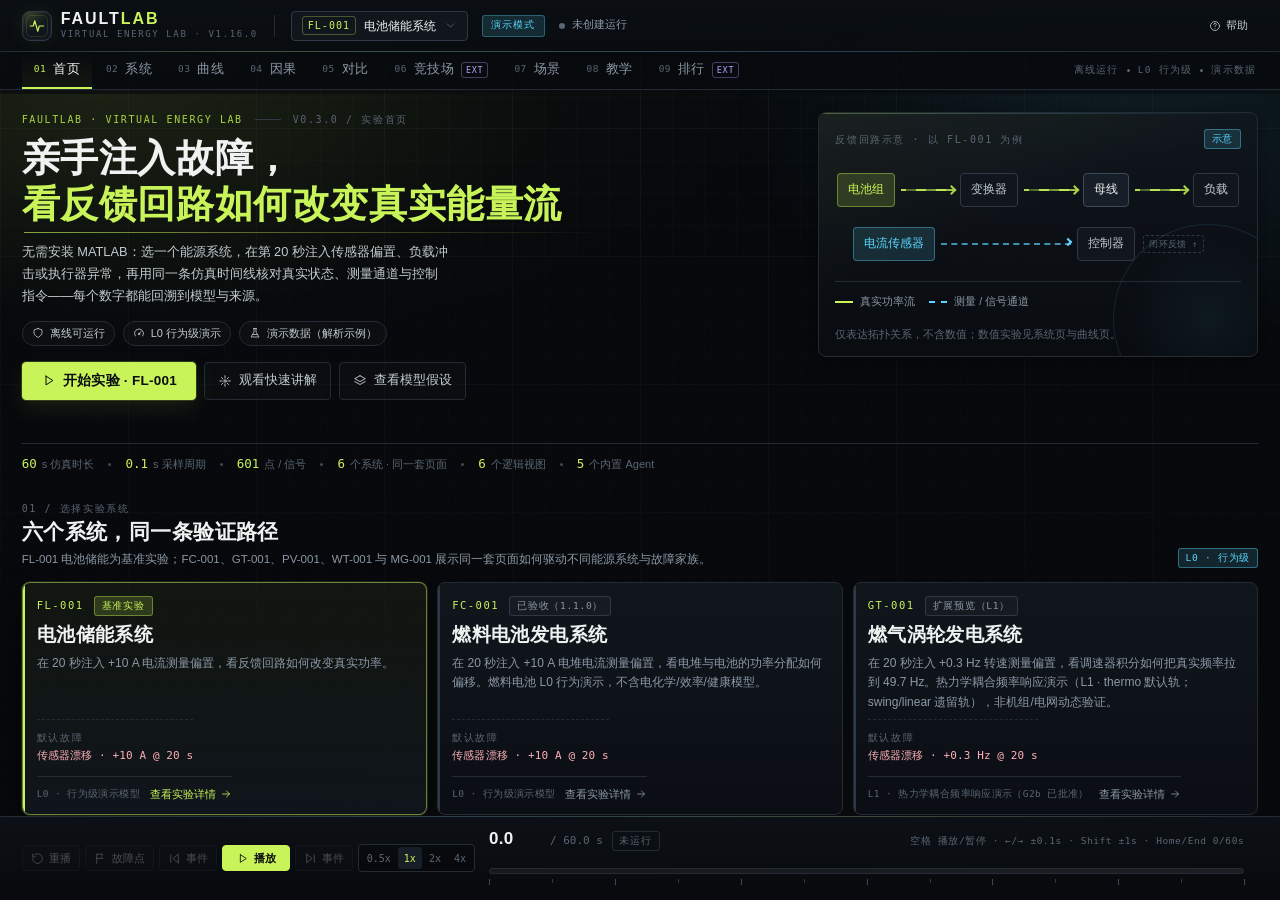
==== commit 22d1cae9: "ui: show V1.16.0 in app shell and rebuild FaultLab.html - src/ui/shell.js: brand subtitle and help d" ====
--- a/index.html
+++ b/index.html
@@ -5,7 +5,7 @@
   <meta name="viewport" content="width=device-width, initial-scale=1">
   <meta name="color-scheme" content="dark">
   <title>FaultLab · 虚拟能源实验场</title>
-  <meta name="description" content="FaultLab V0.5.0 — 亲手制造故障、观察系统反应的工程仿真实验乐园。离线可运行的行为级能源系统实验场。">
+  <meta name="description" content="FaultLab V1.16.0 — 亲手制造故障、观察系统反应的工程仿真实验乐园。离线可运行的行为级能源系统实验场。">
   <link rel="icon" href="data:image/svg+xml,%3Csvg xmlns='http://www.w3.org/2000/svg' viewBox='0 0 24 24'%3E%3Crect width='24' height='24' rx='5' fill='%230b0f14'/%3E%3Cpath d='M13 4 6 14h5l-1 6 8-11h-5l1-5Z' fill='%23c8f45a'/%3E%3C/svg%3E">
   <link rel="stylesheet" href="css/theme.css">
   <link rel="stylesheet" href="css/home.css">
@@ -39,6 +39,9 @@
   <script src="src/core/plants/fl001.js"></script>
   <script src="src/core/plants/fc001.js"></script>
   <script src="src/core/plants/gt001.js"></script>
+  <script src="src/core/plants/fc001-fmu-adapter.js"></script>
+  <script src="src/core/plants/gt001-fmu-adapter.js"></script>
+  <script src="src/core/causal-rules.js"></script>
   <script src="src/core/engine.js"></script>
   <script src="src/core/metrics.js"></script>
   <script src="src/core/checks.js"></script>
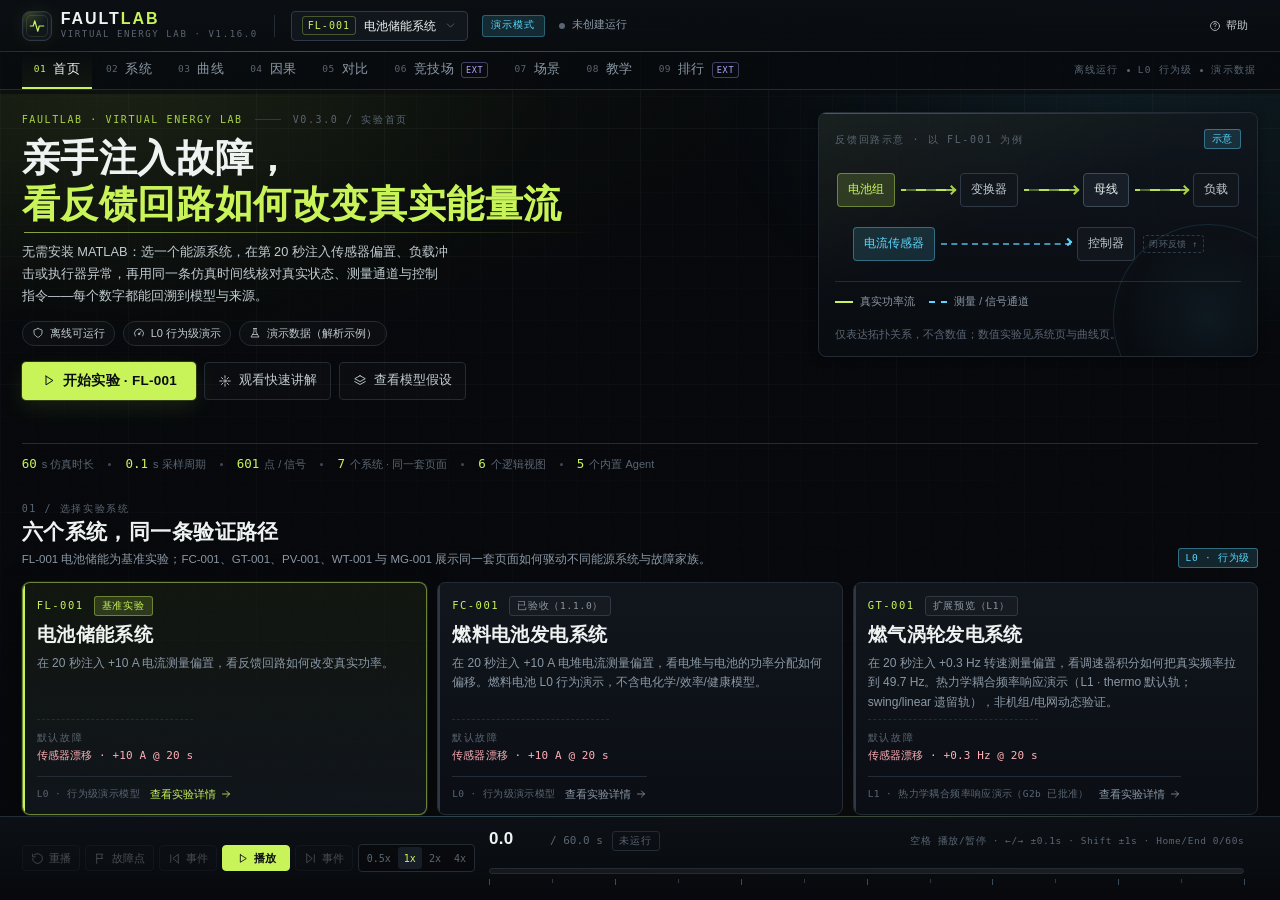
==== commit 196a329b: "CHG-20261126-02: single source for the app version (V1170 DEC-3) - src/core/version.js: FL.APP_VERSI" ====
--- a/index.html
+++ b/index.html
@@ -30,6 +30,7 @@
   <div id="toast-root" class="toast-root" aria-live="polite"></div>
 
   <!-- core -->
+  <script src="src/core/version.js"></script>
   <script src="src/core/hash.js"></script>
   <script src="src/core/rng.js"></script>
   <script src="src/core/schema.js"></script>
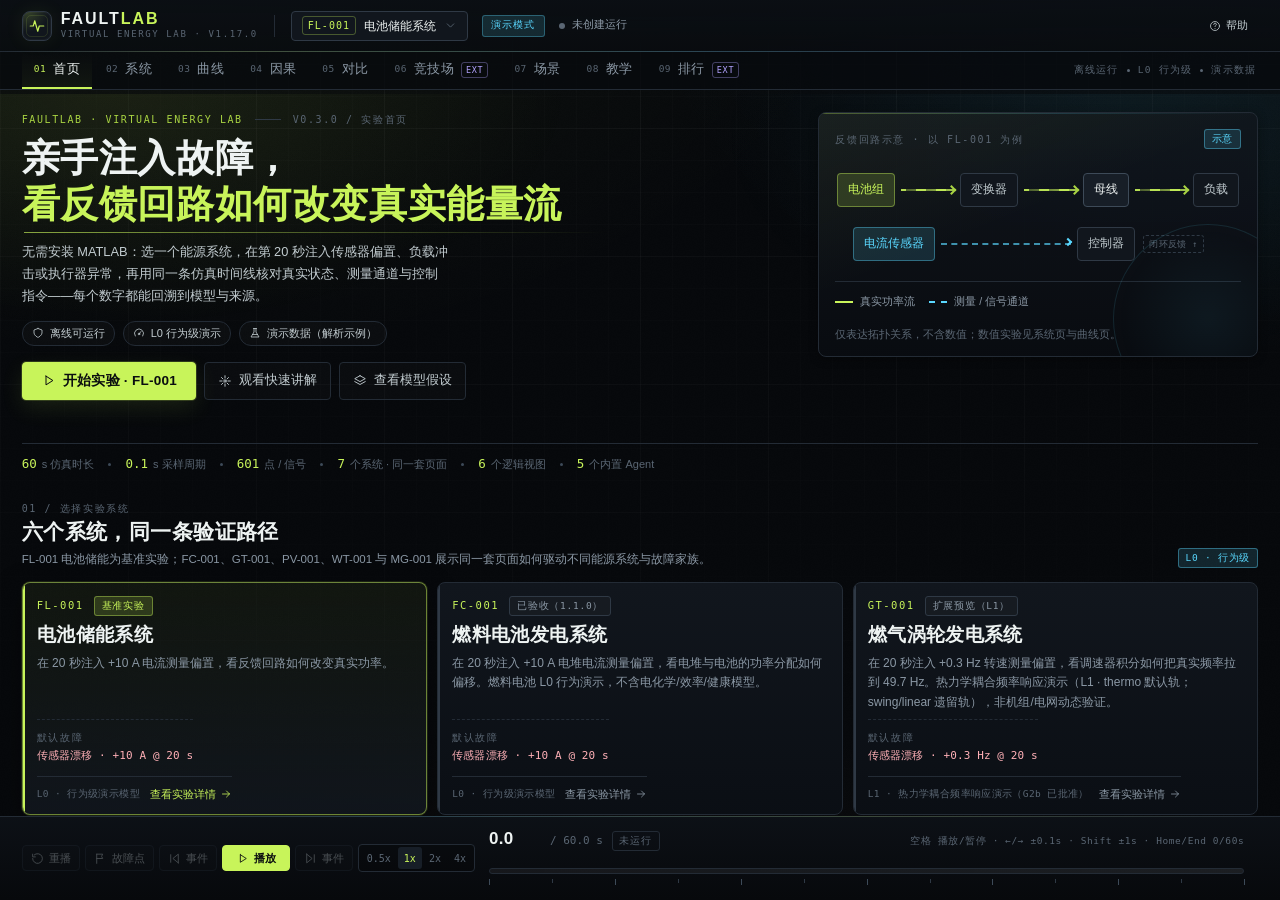
==== commit 264c3acd: "v1.17.0 release (G8): TL-001 lightweight round + version single source + linux64 (CHG-20261127-02) -" ====
--- a/index.html
+++ b/index.html
@@ -5,7 +5,7 @@
   <meta name="viewport" content="width=device-width, initial-scale=1">
   <meta name="color-scheme" content="dark">
   <title>FaultLab · 虚拟能源实验场</title>
-  <meta name="description" content="FaultLab V1.16.0 — 亲手制造故障、观察系统反应的工程仿真实验乐园。离线可运行的行为级能源系统实验场。">
+  <meta name="description" content="FaultLab V1.17.0 — 亲手制造故障、观察系统反应的工程仿真实验乐园。离线可运行的行为级能源系统实验场。">
   <link rel="icon" href="data:image/svg+xml,%3Csvg xmlns='http://www.w3.org/2000/svg' viewBox='0 0 24 24'%3E%3Crect width='24' height='24' rx='5' fill='%230b0f14'/%3E%3Cpath d='M13 4 6 14h5l-1 6 8-11h-5l1-5Z' fill='%23c8f45a'/%3E%3C/svg%3E">
   <link rel="stylesheet" href="css/theme.css">
   <link rel="stylesheet" href="css/home.css">
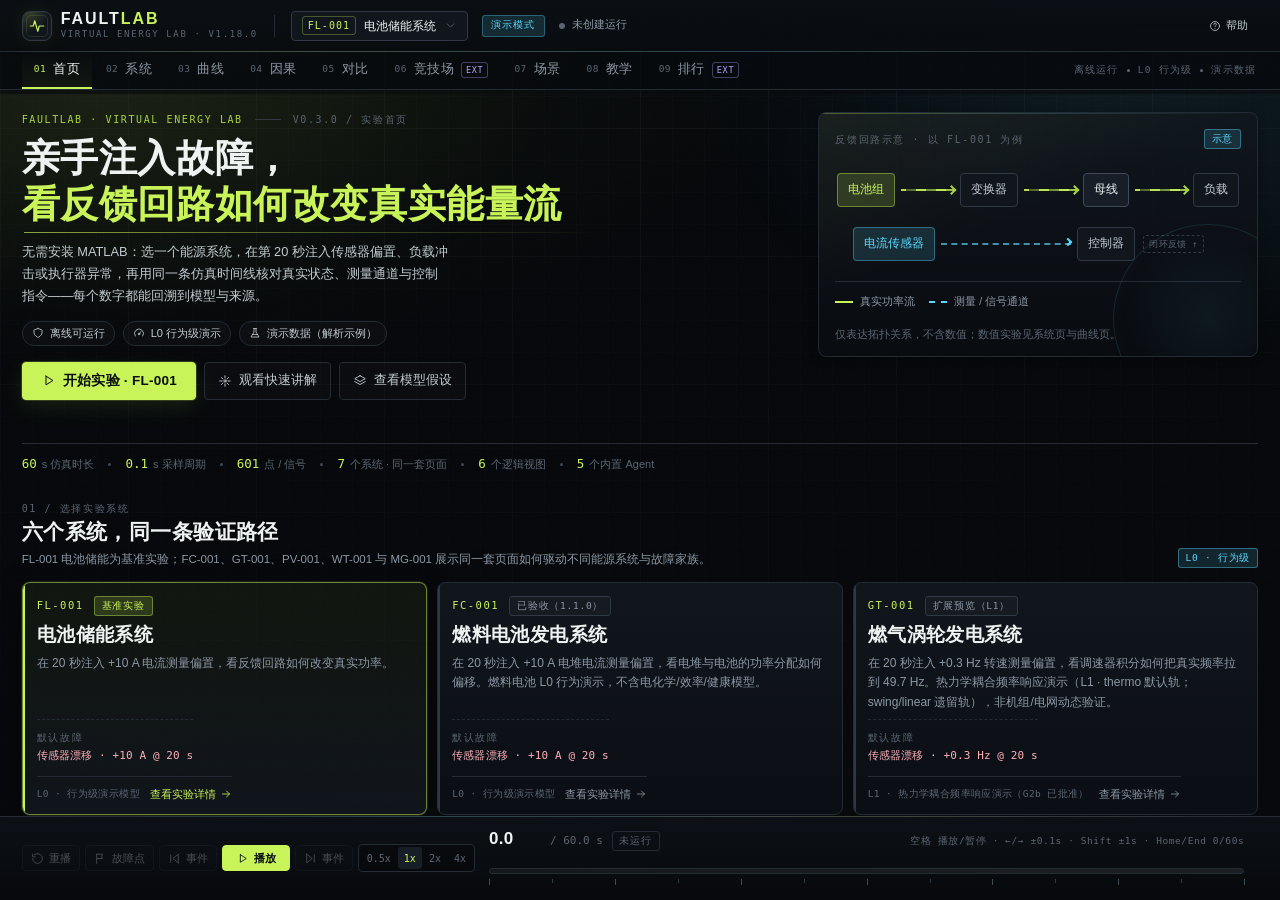
==== commit f8080a24: "v1.18.0 release (G8): TL-001 joint C99/FMU chain + I-11 rebaseline (CHG-20261127-06) - APP_VERSION 1" ====
--- a/index.html
+++ b/index.html
@@ -5,7 +5,7 @@
   <meta name="viewport" content="width=device-width, initial-scale=1">
   <meta name="color-scheme" content="dark">
   <title>FaultLab · 虚拟能源实验场</title>
-  <meta name="description" content="FaultLab V1.17.0 — 亲手制造故障、观察系统反应的工程仿真实验乐园。离线可运行的行为级能源系统实验场。">
+  <meta name="description" content="FaultLab V1.18.0 — 亲手制造故障、观察系统反应的工程仿真实验乐园。离线可运行的行为级能源系统实验场。">
   <link rel="icon" href="data:image/svg+xml,%3Csvg xmlns='http://www.w3.org/2000/svg' viewBox='0 0 24 24'%3E%3Crect width='24' height='24' rx='5' fill='%230b0f14'/%3E%3Cpath d='M13 4 6 14h5l-1 6 8-11h-5l1-5Z' fill='%23c8f45a'/%3E%3C/svg%3E">
   <link rel="stylesheet" href="css/theme.css">
   <link rel="stylesheet" href="css/home.css">
